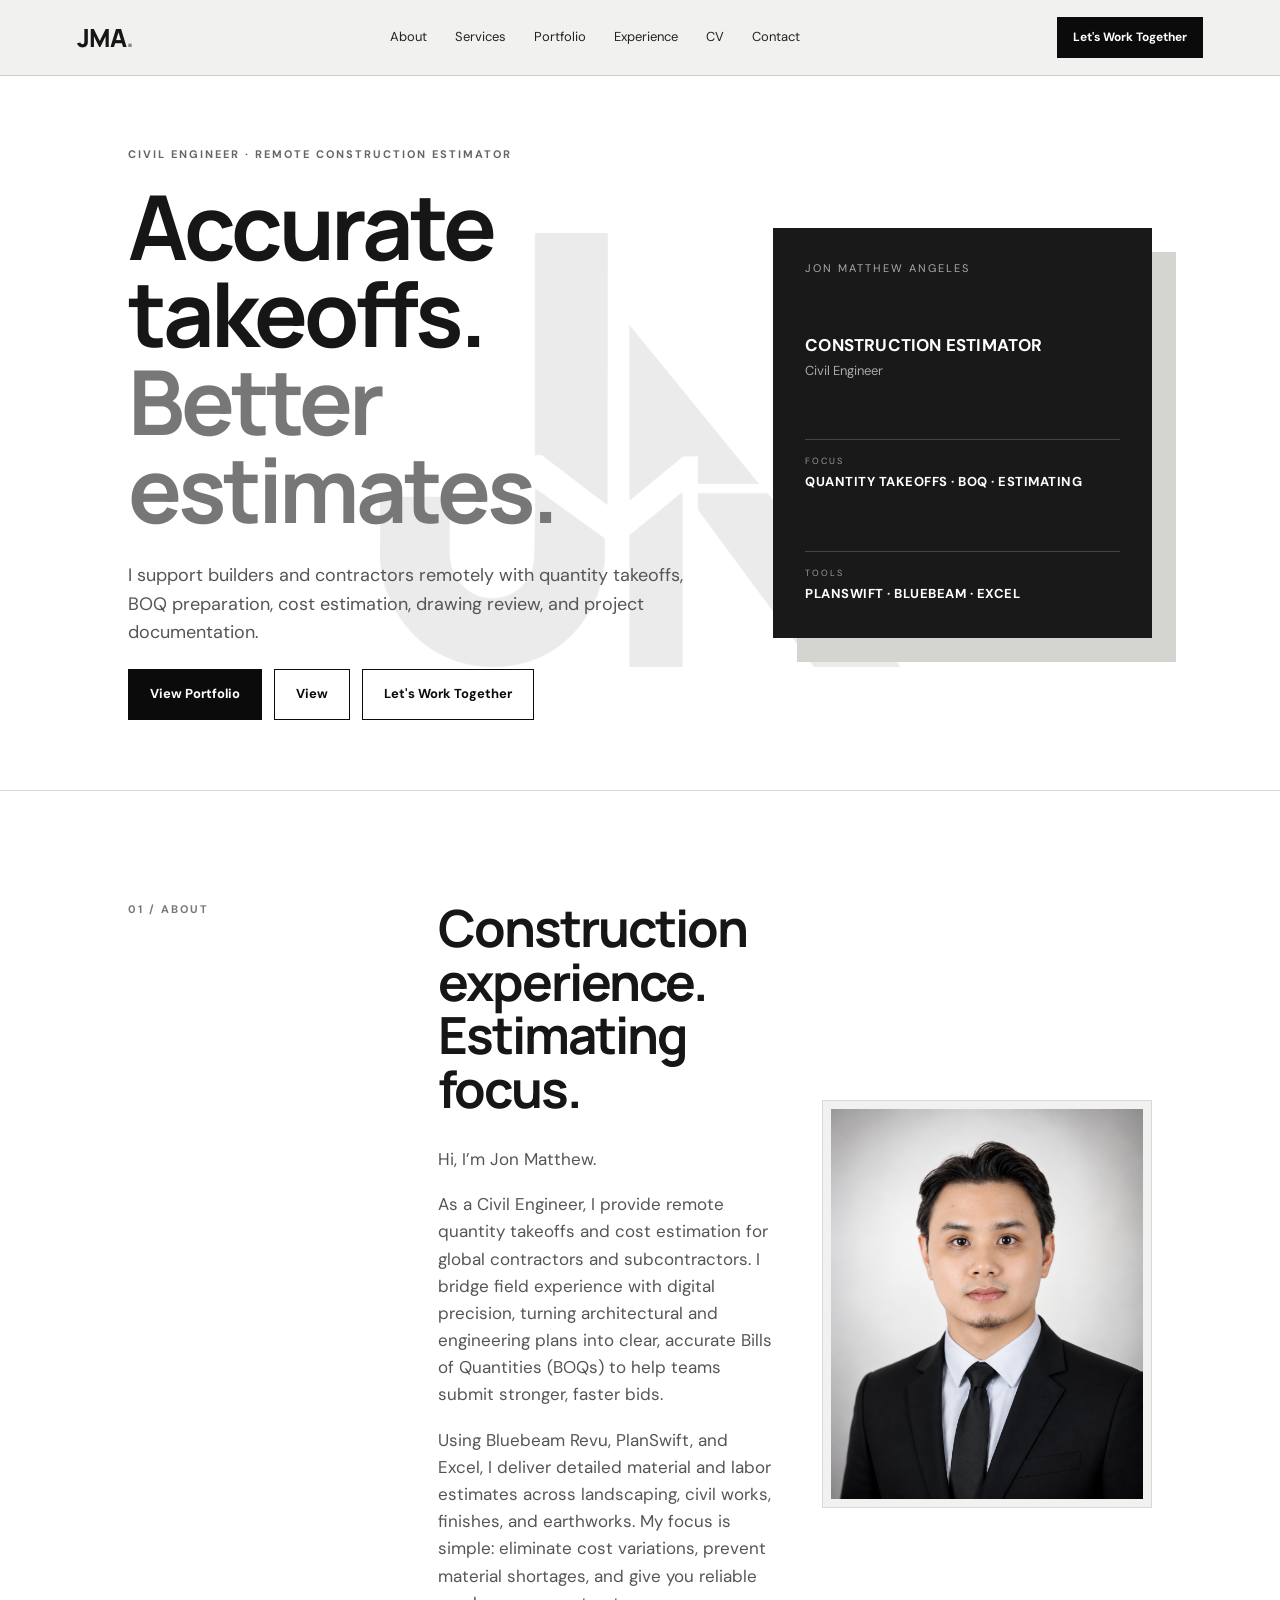
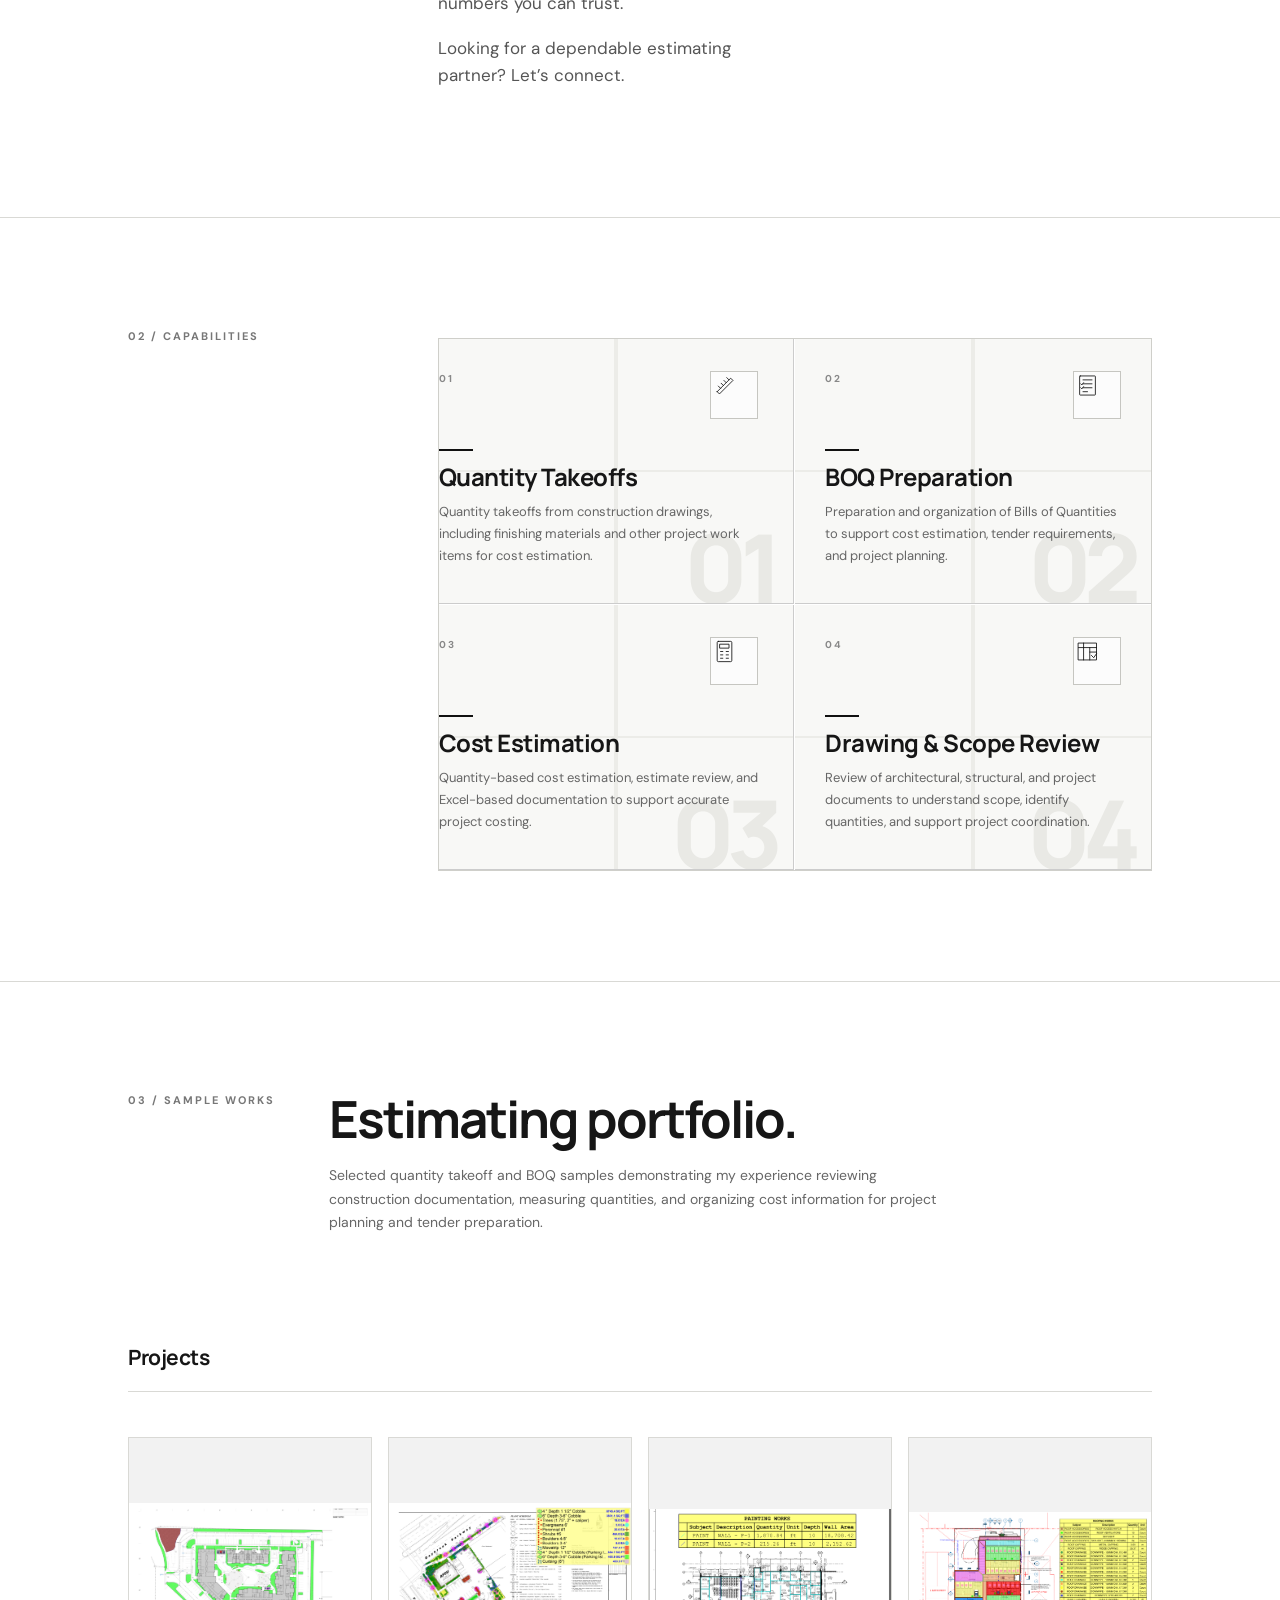
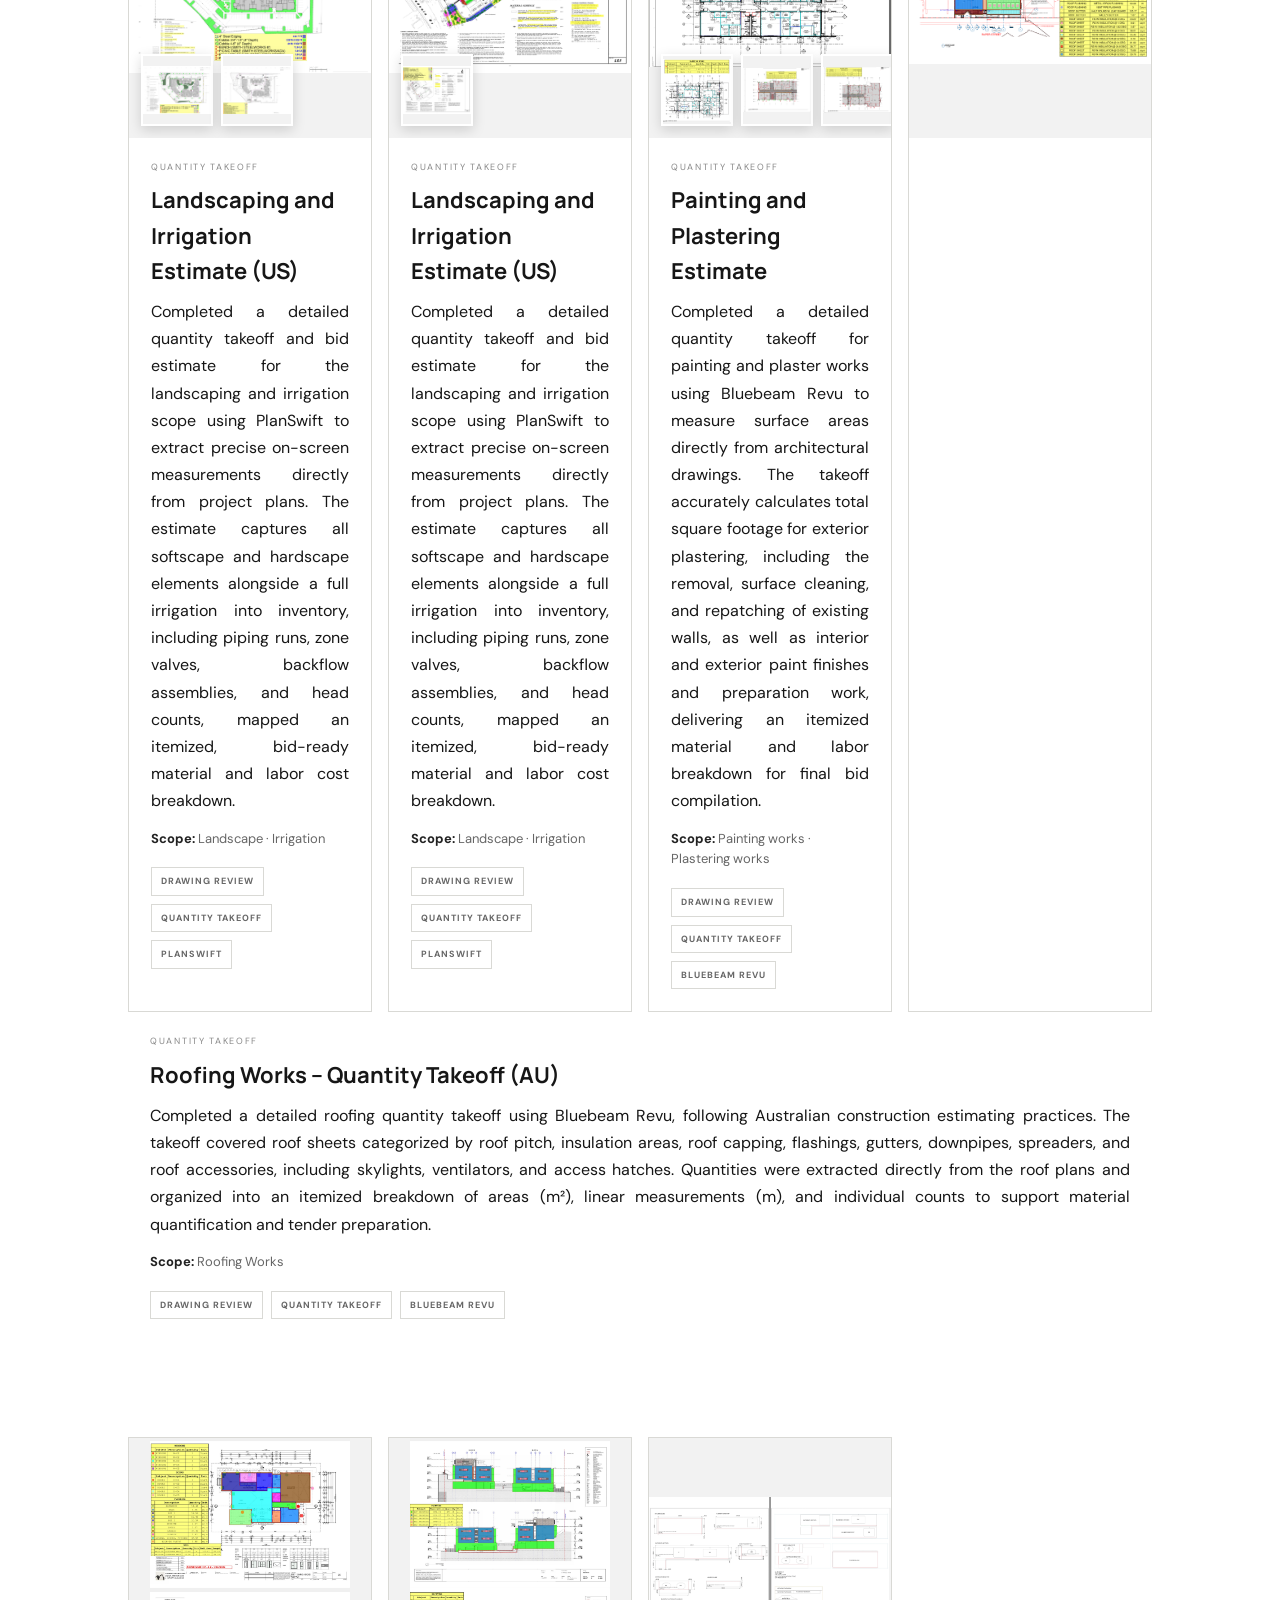
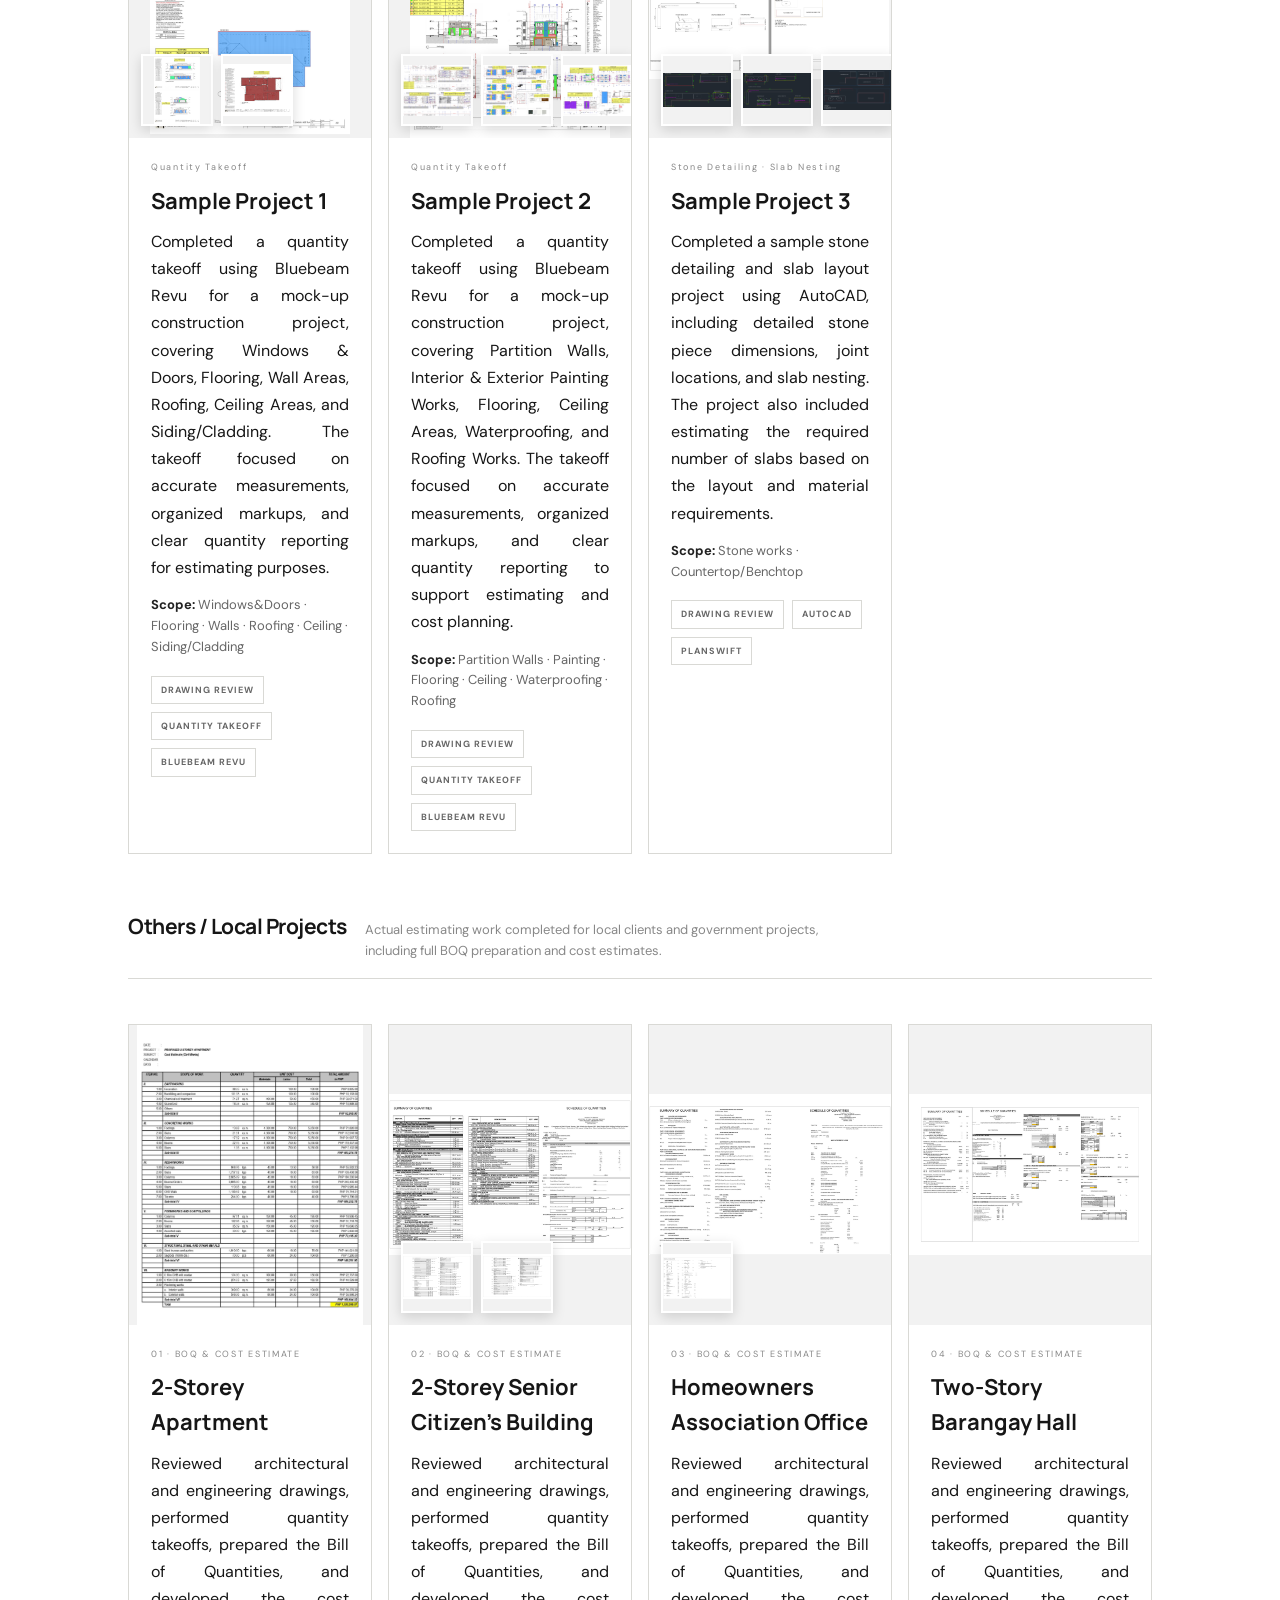
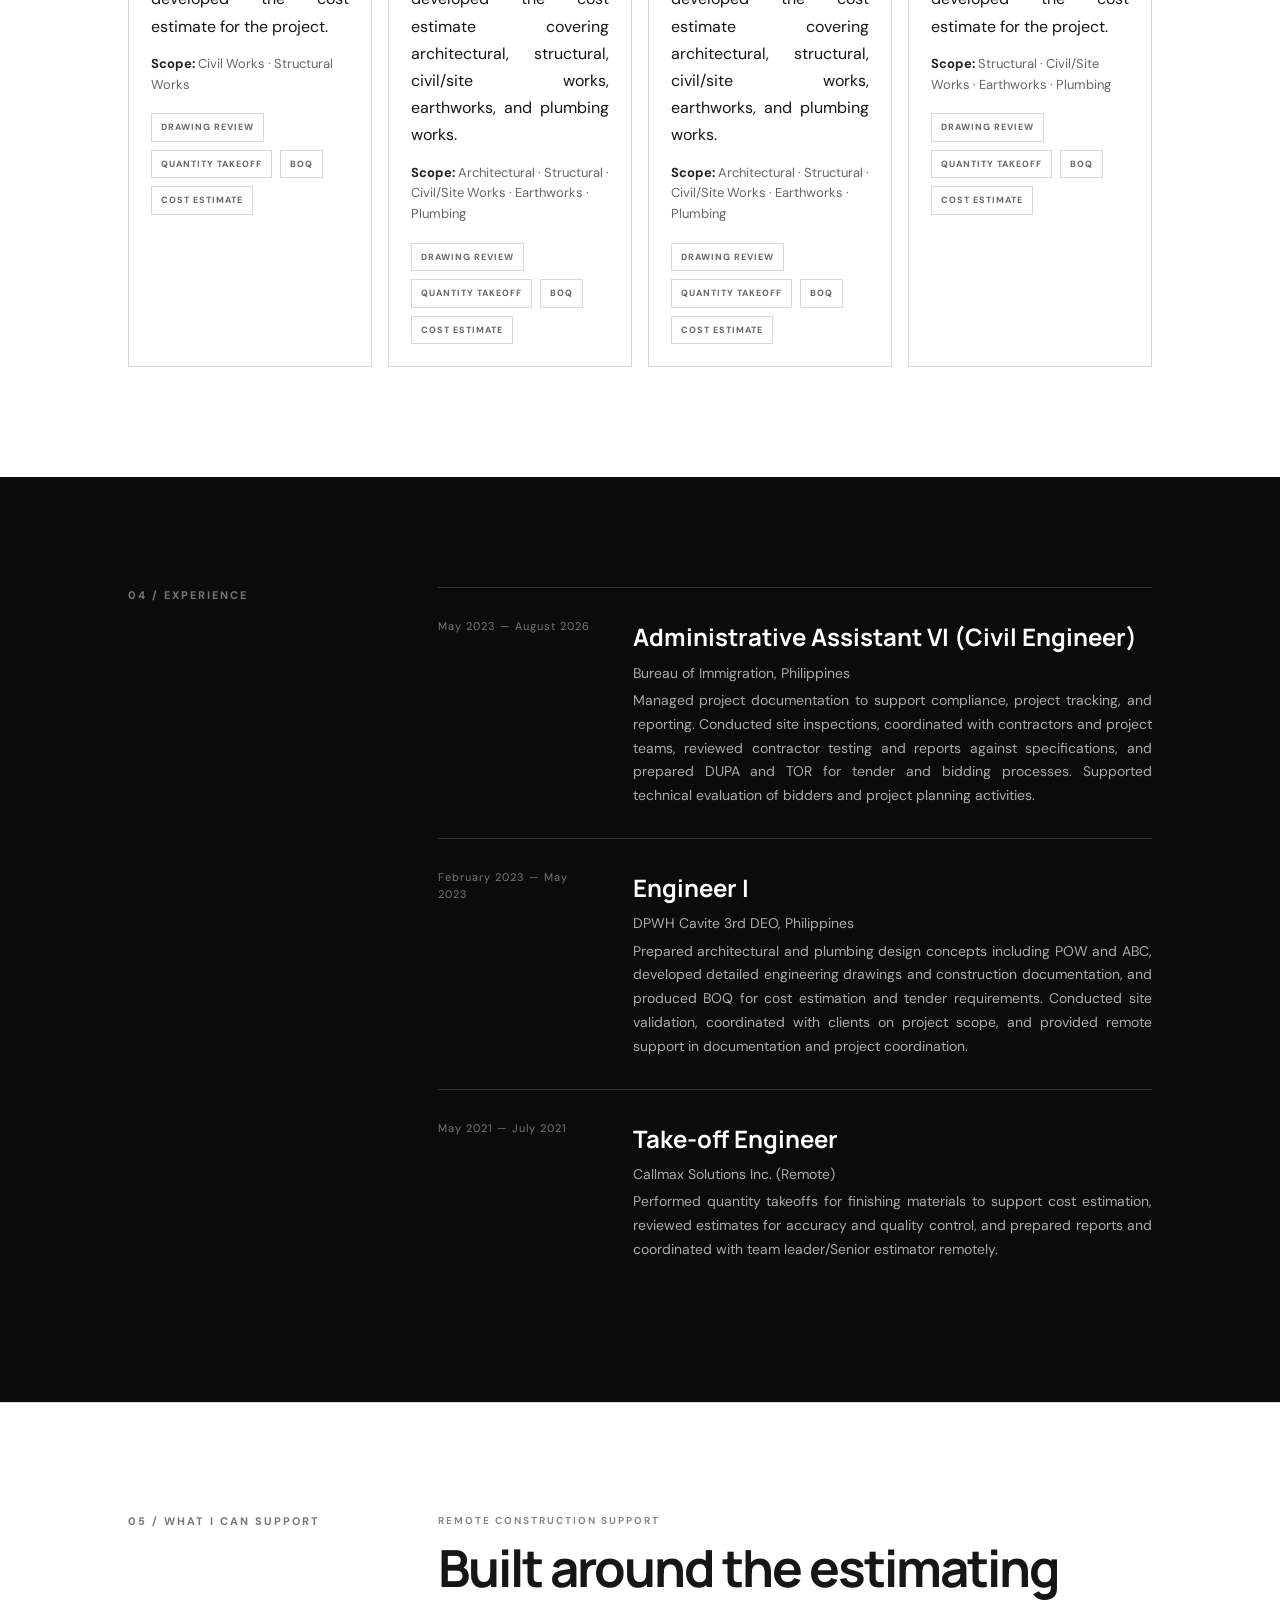
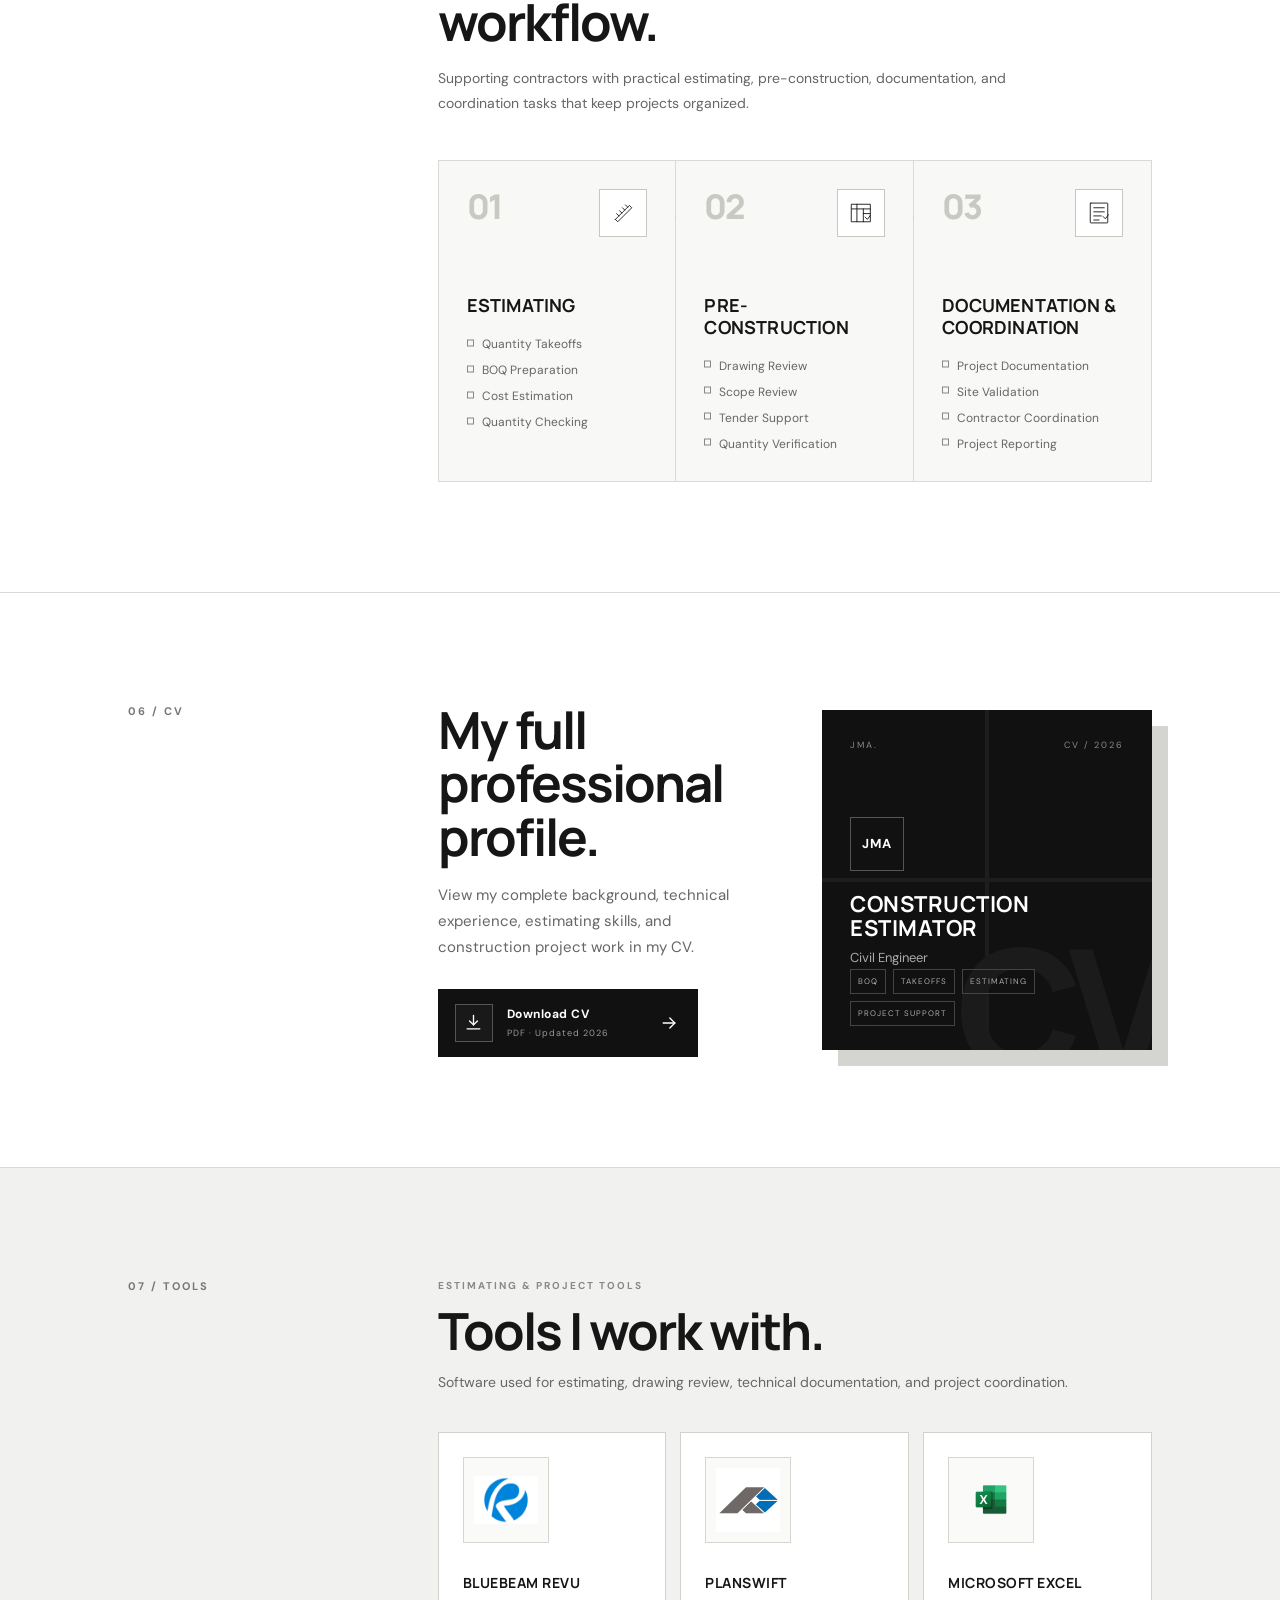
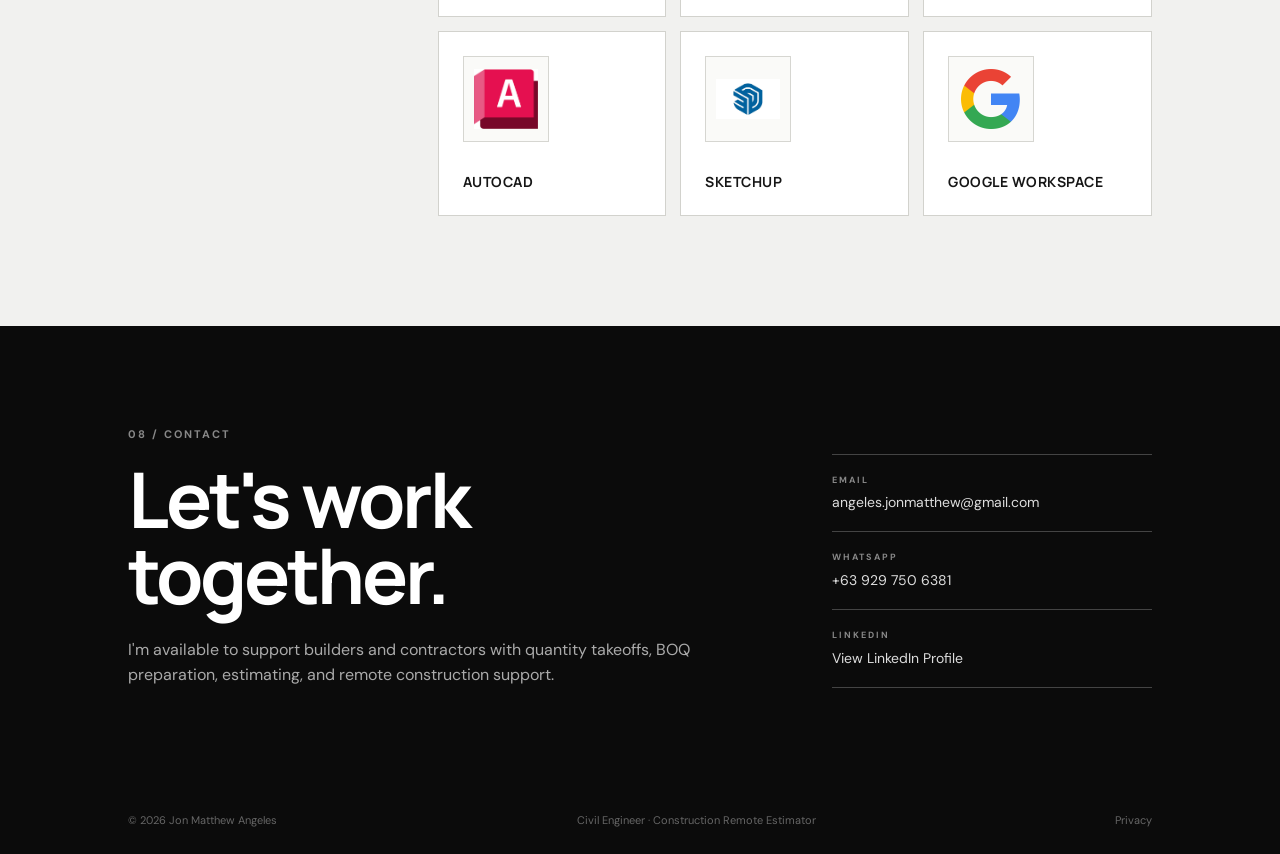
==== index.html @ 9fd29219 "Update index.html" ====
<!DOCTYPE html>
<html lang="en">
<head>
  <meta charset="UTF-8" />
  <meta name="viewport" content="width=device-width, initial-scale=1.0" />
  <meta name="description" content="Jon Matthew Angeles — Civil Engineer and Construction Estimator specializing in quantity takeoffs, BOQ, cost estimation and remote estimating support." />
  <title>Jon Matthew Angeles | Construction Estimator</title>
  <link rel="stylesheet" href="styles.css" />
   <!-- Cloudflare Web Analytics --><script type='module' src='https://static.cloudflareinsights.com/beacon.min.js' data-cf-beacon='{"token": "0705ee9a9ef7445089d196f34aa83fa5"}'></script><!-- End Cloudflare Web Analytics -->
  <!-- Google tag (gtag.js) -->
  <script async src="https://www.googletagmanager.com/gtag/js?id=G-DNCR7HSWZD"></script>
  <script>
    window.dataLayer = window.dataLayer || [];
    function gtag(){dataLayer.push(arguments);}
    gtag('js', new Date());
    gtag('config', 'G-DNCR7HSWZD');
  </script>
</head>
<body>
  <header class="nav">
  <a class="brand" href="#home">JMA<span>.</span></a>

  <button class="menu-toggle" aria-label="Open navigation">
    ☰
  </button>

  <nav>
    <a href="#about">About</a>
    <a href="#services">Services</a>
    <a href="#portfolio">Portfolio</a>
    <a href="#experience">Experience</a>
    <a href="#cv">CV</a>
    <a href="#contact">Contact</a>
   </nav>

  <a class="nav-cta" href="#contact">Let's Work Together</a>
</header>

  <main>
<section id="home" class="hero">
  <div class="hero-copy">
    <p class="eyebrow">CIVIL ENGINEER · REMOTE CONSTRUCTION ESTIMATOR</p>

    <h1>Accurate takeoffs.<br><span>Better estimates.</span></h1>

    <p class="hero-text">
  I support builders and contractors remotely with quantity takeoffs,
  BOQ preparation, cost estimation, drawing review, and project
  documentation.
</p>

    <div class="buttons">
      <a class="button button-dark" href="#portfolio">View Portfolio</a>
      <a class="button button-light" href="#">View </a>
      <a class="button button-light" href="#contact">Let's Work Together</a>
    </div>
  </div>

  <div class="hero-card">
    <div class="card-top">JON MATTHEW ANGELES</div>

    <div class="hero-profile">
  <strong>CONSTRUCTION ESTIMATOR</strong>
  <span>Civil Engineer</span>
</div>

    <div class="metric">
      <span>FOCUS</span>
      <strong>QUANTITY TAKEOFFS · BOQ · ESTIMATING</strong>
    </div>

    <div class="metric">
      <span>TOOLS</span>
      <strong>PLANSWIFT · BLUEBEAM · EXCEL</strong>
    </div>
  </div>
</section>

<section id="about" class="section about">
  <div class="section-label">01 / ABOUT</div>

  <div class="about-content">
    <div class="about-text">
      <h2>Construction experience. Estimating focus.</h2>
      <p>
        Hi, I’m Jon Matthew.
      </p>
      <p>
        As a Civil Engineer, I provide remote quantity takeoffs and cost estimation for global
        contractors and subcontractors. I bridge field experience with digital precision, turning
        architectural and engineering plans into clear, accurate Bills of Quantities (BOQs) to help teams
        submit stronger, faster bids.
      </p>

      <p>
        Using Bluebeam Revu, PlanSwift, and Excel, I deliver detailed material and labor estimates
        across landscaping, civil works, finishes, and earthworks. My focus is simple: eliminate cost
        variations, prevent material shortages, and give you reliable numbers you can trust.
      </p>
      <p>
        Looking for a dependable estimating partner? Let’s connect.
      </p>
    </div>

    <div class="about-photo">
      <img
        src="jon-matthew-angeles-profile.png"
        alt="Jon Matthew Angeles - Civil Engineer and Construction Estimator"
      >
    </div>
  </div>
</section>

<section id="services" class="section services">
  <div class="section-label">02 / CAPABILITIES</div>

  <div class="service-grid">

    <article class="service-card" data-number="01">
      <div class="service-top">
        <span class="service-number">01</span>

       <span class="service-icon" aria-hidden="true">
  <svg viewBox="0 0 48 48" fill="none">
    <path d="M11 35L35 11L39 15L15 39L11 35Z"/>
    <path d="M17 29L13 25"/>
    <path d="M22 24L18 20"/>
    <path d="M27 19L23 15"/>
    <path d="M32 14L28 10"/>
  </svg>
</span>
      </div>

      <h3>Quantity Takeoffs</h3>

      <p>
        Quantity takeoffs from construction drawings, including finishing
        materials and other project work items for cost estimation.
      </p>
    </article>

    <article class="service-card" data-number="02">
      <div class="service-top">
        <span class="service-number">02</span>

        <span class="service-icon" aria-hidden="true">
  <svg viewBox="0 0 48 48" fill="none">
    <rect x="10" y="7" width="28" height="34" rx="1"/>
    <path d="M16 14H32"/>
    <path d="M16 21H32"/>
    <path d="M16 28H32"/>
    <path d="M16 35H24"/>
    <path d="M12 21L14 23L17 19"/>
    <path d="M12 28L14 30L17 26"/>
  </svg>
</span>
      </div>

      <h3>BOQ Preparation</h3>

      <p>
        Preparation and organization of Bills of Quantities to support
        cost estimation, tender requirements, and project planning.
      </p>
    </article>

    <article class="service-card" data-number="03">
      <div class="service-top">
        <span class="service-number">03</span>

        <span class="service-icon" aria-hidden="true">
  <svg viewBox="0 0 48 48" fill="none">
    <rect x="11" y="6" width="26" height="36" rx="2"/>
    <rect x="16" y="11" width="16" height="7"/>
    <path d="M17 24H21"/>
    <path d="M27 24H31"/>
    <path d="M17 30H21"/>
    <path d="M27 30H31"/>
    <path d="M17 36H21"/>
    <path d="M27 36H31"/>
  </svg>
</span>
      </div>

      <h3>Cost Estimation</h3>

      <p>
        Quantity-based cost estimation, estimate review, and Excel-based
        documentation to support accurate project costing.
      </p>
    </article>

    <article class="service-card" data-number="04">
      <div class="service-top">
        <span class="service-number">04</span>

        <span class="service-icon" aria-hidden="true">
  <svg viewBox="0 0 48 48" fill="none">
    <rect x="8" y="9" width="32" height="30"/>
    <path d="M8 17H40"/>
    <path d="M17 9V39"/>
    <path d="M28 17V39"/>
    <path d="M28 25H40"/>
    <path d="M31 31L35 35L40 28"/>
  </svg>
</span>
      </div>

      <h3>Drawing & Scope Review</h3>

      <p>
        Review of architectural, structural, and project documents to
        understand scope, identify quantities, and support project coordination.
      </p>
    </article>

  </div>
</section>

    <section id="portfolio" class="section portfolio">
  <div class="section-label">03 / SAMPLE WORKS</div>

<div class="portfolio-head">
  <h2>Estimating portfolio.</h2>

  <p>
    Selected quantity takeoff and BOQ samples demonstrating my experience
    reviewing construction documentation, measuring quantities, and organizing
    cost information for project planning and tender preparation.
  </p>
</div>

  <!-- SUB-SECTION: MOCK-UP PROJECTS -->
  <div class="portfolio-subsection">

    <div class="portfolio-subhead">
      <h3>Projects</h3>
    </div>

    <!-- NEW ROW OF PROJECTS -->
<div class="project-grid">

  <!-- PROJECT 04 -->
  <article class="project">

    <div class="project-image project-image-with-gallery">

      <a
        href="ls-1.1.png"
        target="_blank"
        rel="noopener noreferrer"
      >
        <img
          src="ls-1.1.png"
          alt="Landscaping and Irrigation 1"
        >
        <span class="image-hint">Click to view full size</span>
      </a>

      <div class="project-gallery-primary">

        <a
          href="ls-1.2.png"
          target="_blank"
          rel="noopener noreferrer"
        >
          <img
            src="ls-1.2.png"
            alt="Landscaping detail 1"
          >
        </a>

        <a
          href="ir-1.1.png"
          target="_blank"
          rel="noopener noreferrer"
        >
          <img
            src="ir-1.1.png"
            alt="Irrigation detail 1"
          >
        </a>

      </div>
    </div>

    <div class="project-info">

      <p>QUANTITY TAKEOFF</p>

      <h3>Landscaping and Irrigation Estimate (US)</h3>

      <p>
        Completed a detailed quantity takeoff and bid estimate for the landscaping and irrigation
        scope using PlanSwift to extract precise on-screen measurements directly from project plans.
        The estimate captures all softscape and hardscape elements alongside a full irrigation into
        inventory, including piping runs, zone valves, backflow assemblies, and head counts, mapped
        an itemized, bid-ready material and labor cost breakdown.
      </p>

      <p class="project-scope">
        <strong>Scope:</strong> Landscape · Irrigation
      </p>

      <div class="project-tags">
        <span>DRAWING REVIEW</span>
        <span>QUANTITY TAKEOFF</span>
        <span>PLANSWIFT</span>
      </div>

    </div>

  </article>


  <!-- PROJECT 05 -->
  <article class="project">

    <div class="project-image project-image-with-gallery">

      <a
        href="ls-2.1.png"
        target="_blank"
        rel="noopener noreferrer"
      >
        <img
          src="ls-2.1.png"
          alt="Landscaping and Irrigation 1"
        >
        <span class="image-hint">Click to view full size</span>
      </a>

      <div class="project-gallery-primary">

        <a
          href="ir-2.1.png"
          target="_blank"
          rel="noopener noreferrer"
        >
          <img
            src="ir-2.1.png"
            alt="Irrigation 2 detail 1"
          >
        </a>

      </div>
    </div>

    <div class="project-info">

      <p>QUANTITY TAKEOFF</p>

      <h3>Landscaping and Irrigation Estimate (US)</h3>

      <p>
        Completed a detailed quantity takeoff and bid estimate for the landscaping and irrigation
        scope using PlanSwift to extract precise on-screen measurements directly from project plans.
        The estimate captures all softscape and hardscape elements alongside a full irrigation into
        inventory, including piping runs, zone valves, backflow assemblies, and head counts, mapped
        an itemized, bid-ready material and labor cost breakdown.
      </p>

      <p class="project-scope">
        <strong>Scope:</strong> Landscape · Irrigation
      </p>

      <div class="project-tags">
        <span>DRAWING REVIEW</span>
        <span>QUANTITY TAKEOFF</span>
        <span>PLANSWIFT</span>
      </div>

    </div>

  </article>


  <!-- PROJECT 06 -->
  <article class="project">

    <div class="project-image project-image-with-gallery">

      <a
        href="painting-works-1.1.png"
        target="_blank"
        rel="noopener noreferrer"
      >
        <img
          src="painting-works-1.1.png"
          alt="Painting works 1"
        >
        <span class="image-hint">Click to view full size</span>
      </a>

      <div class="project-gallery-primary">

        <a
          href="painting-works-1.2.png"
          target="_blank"
          rel="noopener noreferrer"
        >
          <img
            src="painting-works-1.2.png"
            alt="Painting/plaster works 1 detail 1"
          >
        </a>

        <a
          href="plaster-works-1.png"
          target="_blank"
          rel="noopener noreferrer"
        >
          <img
            src="plaster-works-1.png"
            alt="Painting/plaster works 1 detail 2"
          >
        </a>

        <a
          href="plaster-works-2.png"
          target="_blank"
          rel="noopener noreferrer"
        >
          <img
            src="plaster-works-2.png"
            alt="Painting/plaster works 1 detail 3"
          >
        </a>
        <a
          href="plaster-works-3.png"
          target="_blank"
          rel="noopener noreferrer"
        >
          <img
            src="plaster-works-3.png"
            alt="Painting/plaster works 1 detail 4"
          >
        </a>

      </div>
    </div>

    <div class="project-info">

      <p>QUANTITY TAKEOFF</p>

      <h3>Painting and Plastering Estimate</h3>

      <p>
        Completed a detailed quantity takeoff for painting and plaster works using Bluebeam Revu to
        measure surface areas directly from architectural drawings. The takeoff accurately calculates
        total square footage for exterior plastering, including the removal, surface cleaning, and
        repatching of existing walls, as well as interior and exterior paint finishes and preparation work,
        delivering an itemized material and labor breakdown for final bid compilation.
      </p>

      <p class="project-scope">
        <strong>Scope:</strong> Painting works · Plastering works
      </p>

      <div class="project-tags">
        <span>DRAWING REVIEW</span>
        <span>QUANTITY TAKEOFF</span>
        <span>BLUEBEAM REVU</span>
      </div>

    </div>

  </article>

  <!-- PROJECT 07 -->
  <article class="project">

    <div class="project-image project-image-with-gallery">

      <a
        href="roofing-1.png"
        target="_blank"
        rel="noopener noreferrer"
      >
        <img
          src="roofing-1.png"
          alt="Roofing estimate"
        >
        <span class="image-hint">Click to view full size</span>
      </a>

      </div>
    </div>

    <div class="project-info">

      <p>QUANTITY TAKEOFF</p>

      <h3>Roofing Works – Quantity Takeoff (AU)</h3>

      <p>
      Completed a detailed roofing quantity takeoff using Bluebeam Revu, following Australian construction 
      estimating practices. The takeoff covered roof sheets categorized by roof pitch, insulation areas, roof
      capping, flashings, gutters, downpipes, spreaders, and roof accessories, including skylights, ventilators,
      and access hatches. Quantities were extracted directly from the roof plans and organized into an 
      itemized breakdown of areas (m²), linear measurements (m), and individual counts to support material
      quantification and tender preparation.
      </p>

      <p class="project-scope">
        <strong>Scope:</strong> Roofing Works
      </p>

      <div class="project-tags">
        <span>DRAWING REVIEW</span>
        <span>QUANTITY TAKEOFF</span>
        <span>BLUEBEAM REVU</span>
      </div>

    </div>

  </article>

</div>
<!-- /NEW ROW OF PROJECTS -->


<!-- EXISTING SAMPLE PROJECTS -->
<div class="project-grid">

  <!-- MOCK-UP PROJECT 01 -->
  <article class="project">
          <div class="project-image project-image-with-gallery">

    <a href="windows-doors-flooring-wall-roofing.png" target="_blank" rel="noopener noreferrer">
      <img
        src="windows-doors-flooring-wall-roofing.png"
        alt="Sample Project 1"
      >
      <span class="image-hint">Click to view full size</span>
    </a>

    <div class="project-gallery-primary">

      <a
        href="cladding-siding.png"
        target="_blank"
        rel="noopener noreferrer"
      >
        <img
          src="cladding-siding.png"
          alt="Quantity take-off using Bluebeam Revu"
        >
      </a>

      <a
        href="ceilingworks.jpg"
        target="_blank"
        rel="noopener noreferrer"
      >
        <img
          src="ceilingworks.jpg"
          alt="Quantity take-off using Bluebeam Revu"
        >
      </a>

    </div>
  </div>
        <div class="project-info">
    <p>Quantity Takeoff</p>

    <h3>Sample Project 1</h3>

    <p>
      Completed a quantity takeoff using Bluebeam Revu for a mock-up construction project,
      covering Windows & Doors, Flooring, Wall Areas, Roofing, Ceiling Areas,
      and Siding/Cladding. The takeoff focused on accurate measurements, organized
      markups, and clear quantity reporting for estimating purposes.
    </p>

    <p class="project-scope">
      <strong>Scope:</strong> Windows&Doors · Flooring · Walls · Roofing · Ceiling · Siding/Cladding
    </p>

    <div class="project-tags">
      <span>DRAWING REVIEW</span>
      <span>QUANTITY TAKEOFF</span>
      <span>BLUEBEAM REVU</span>
    </div>
  </div>
      </article>

      <!-- MOCK-UP PROJECT 02 -->
      <article class="project">
                  <div class="project-image project-image-with-gallery">

    <a href="2-painting-ext.png" target="_blank" rel="noopener noreferrer">
      <img
        src="2-painting-ext.png"
        alt="Sample Project 2"
      >
      <span class="image-hint">Click to view full size</span>
    </a>

    <div class="project-gallery-primary">

      <a
        href="2-partition-painting-int.png"
        target="_blank"
        rel="noopener noreferrer"
      >
        <img
          src="2-partition-painting-int.png"
          alt="Quantity take-off using Bluebeam Revu"
        >
      </a>

      <a
        href="2-ceiling-flooring.png"
        target="_blank"
        rel="noopener noreferrer"
      >
        <img
          src="2-ceiling-flooring.png"
          alt="Quantity take-off using Bluebeam Revu"
        >
      </a>
      
      <a
        href="2-waterproofing-roofing.png"
        target="_blank"
        rel="noopener noreferrer"
      >
        <img
          src="2-waterproofing-roofing.png"
          alt="Quantity take-off using Bluebeam Revu"
        >
      </a>
    </div>
  </div>
        <div class="project-info">
    <p>Quantity Takeoff</p>

    <h3>Sample Project 2</h3>

    <p>
      Completed a quantity takeoff using Bluebeam Revu for a mock-up construction project,
      covering Partition Walls, Interior & Exterior Painting Works, Flooring, Ceiling Areas,
      Waterproofing, and Roofing Works. The takeoff focused on accurate measurements,
      organized markups, and clear quantity reporting to support estimating and cost planning.
    </p>

    <p class="project-scope">
      <strong>Scope:</strong> Partition Walls · Painting · Flooring · Ceiling · Waterproofing · Roofing
    </p>

    <div class="project-tags">
      <span>DRAWING REVIEW</span>
      <span>QUANTITY TAKEOFF</span>
      <span>BLUEBEAM REVU</span>
    </div>
  </div>
      </article>

      <!-- MOCK-UP PROJECT 03 -->
      <article class="project">
                  <div class="project-image project-image-with-gallery">

    <a href="stone-detail-slab-layout.png" target="_blank" rel="noopener noreferrer">
      <img
        src="stone-detail-slab-layout.png"
        alt=Stoneworks and Countertop"
      >
      <span class="image-hint">Click to view full size</span>
    </a>

    <div class="project-gallery-primary">

      <a
        href="stone-detail-1.png"
        target="_blank"
        rel="noopener noreferrer"
      >
        <img
          src="stone-detail-1.png"
          alt="AutoCAD Stone detailing"
        >
      </a>

      <a
        href="stone-detail-2.png"
        target="_blank"
        rel="noopener noreferrer"
      >
        <img
          src="stone-detail-2.png"
          alt="AutoCAD Stone detailing"
        >
      </a>
      
      <a
        href="slab-layout-1.png"
        target="_blank"
        rel="noopener noreferrer"
      >
        <img
          src="slab-layout-1.png"
          alt="AutoCAD Slab layout"
        >
      </a>
      <a
        href="slab-layout-2.png"
        target="_blank"
        rel="noopener noreferrer"
      >
        <img
          src="slab-layout-2.png"
          alt="AutoCAD Slab layout"
        >
      </a>
    </div>
  </div>
        <div class="project-info">
    <p>Stone Detailing · Slab Nesting</p>

    <h3>Sample Project 3</h3>

    <p>
      Completed a sample stone detailing and slab layout project using AutoCAD, including detailed stone piece
      dimensions, joint locations, and slab nesting. The project also included estimating the required number of
      slabs based on the layout and material requirements.
    </p>

    <p class="project-scope">
      <strong>Scope:</strong> Stone works · Countertop/Benchtop
    </p>

    <div class="project-tags">
      <span>DRAWING REVIEW</span>
      <span>AUTOCAD</span>
      <span>PLANSWIFT</span>
    </div>
  </div>
      </article>
  <!-- /SUB-SECTION: MOCK-UP PROJECTS -->
      
  <!-- SUB-SECTION: OTHERS / LOCAL PROJECTS -->
  <div class="portfolio-subsection">

    <div class="portfolio-subhead">
      <h3>Others / Local Projects</h3>
      <p>
        Actual estimating work completed for local clients and government
        projects, including full BOQ preparation and cost estimates.
      </p>
    </div>

  <div class="project-grid">

<!-- PROJECT 01 -->
<article class="project">

  <div class="project-image">
    <a href="boq-2-storey-apartment.jpg" target="_blank" rel="noopener noreferrer">
      <img
        src="boq-2-storey-apartment.jpg"
        alt="2-Storey Apartment BOQ and Cost Estimate"
      >
      <span class="image-hint">Click to view full size</span>
    </a>
  </div>

  <div class="project-info">
    <p>01 · BOQ & COST ESTIMATE</p>

    <h3>2-Storey Apartment</h3>

    <p>
      Reviewed architectural and engineering drawings, performed quantity
      takeoffs, prepared the Bill of Quantities, and developed the cost estimate
      for the project.
    </p>

    <p class="project-scope">
      <strong>Scope:</strong> Civil Works · Structural Works
    </p>

    <div class="project-tags">
      <span>DRAWING REVIEW</span>
      <span>QUANTITY TAKEOFF</span>
      <span>BOQ</span>
      <span>COST ESTIMATE</span>
    </div>
  </div>

</article>


<!-- PROJECT 02 -->
<article class="project">

  <div class="project-image project-image-with-gallery">

    <a href="multipurpose-building-boq-01.jpg" target="_blank" rel="noopener noreferrer">
      <img
        src="multipurpose-building-boq-01.jpg"
        alt="2-Storey Senior Citizen's Building BOQ"
      >
      <span class="image-hint">Click to view full size</span>
    </a>

    <div class="project-gallery-primary">

      <a
        href="multipurpose-building-boq-02.jpg"
        target="_blank"
        rel="noopener noreferrer"
      >
        <img
          src="multipurpose-building-boq-02.jpg"
          alt="2-Storey Senior Citizen's Building detailed BOQ sheet"
        >
      </a>

      <a
        href="multipurpose-building-boq-03.jpg"
        target="_blank"
        rel="noopener noreferrer"
      >
        <img
          src="multipurpose-building-boq-03.jpg"
          alt="2-Storey Senior Citizen's Building quantity schedule"
        >
      </a>

    </div>
  </div>

  <div class="project-info">
    <p>02 · BOQ & COST ESTIMATE</p>

    <h3>2-Storey Senior Citizen's Building</h3>

    <p>
      Reviewed architectural and engineering drawings, performed quantity
      takeoffs, prepared the Bill of Quantities, and developed the cost estimate
      covering architectural, structural, civil/site works, earthworks, and
      plumbing works.
    </p>

    <p class="project-scope">
      <strong>Scope:</strong> Architectural · Structural · Civil/Site Works · Earthworks · Plumbing
    </p>

    <div class="project-tags">
      <span>DRAWING REVIEW</span>
      <span>QUANTITY TAKEOFF</span>
      <span>BOQ</span>
      <span>COST ESTIMATE</span>
    </div>
  </div>

</article>


<!-- PROJECT 03 -->
<article class="project">

  <div class="project-image project-image-with-gallery">

    <a
      href="homeowners-association-office-01.jpg"
      target="_blank"
      rel="noopener noreferrer"
    >
      <img
        src="homeowners-association-office-01.jpg"
        alt="Homeowners Association Office BOQ and Schedule of Quantities"
      >
      <span class="image-hint">Click to view full size</span>
    </a>

    <div class="project-gallery-primary">

      <a
        href="homeowners-association-office-02.jpg"
        target="_blank"
        rel="noopener noreferrer"
      >
        <img
          src="homeowners-association-office-02.jpg"
          alt="Homeowners Association Office detailed Schedule of Quantities"
        >
      </a>

    </div>
  </div>

  <div class="project-info">
    <p>03 · BOQ & COST ESTIMATE</p>

    <h3>Homeowners Association Office</h3>

    <p>
      Reviewed architectural and engineering drawings, performed quantity
      takeoffs, prepared the Bill of Quantities, and developed the cost estimate
      covering architectural, structural, civil/site works, earthworks, and
      plumbing works.
    </p>

    <p class="project-scope">
      <strong>Scope:</strong> Architectural · Structural · Civil/Site Works · Earthworks · Plumbing
    </p>

    <div class="project-tags">
      <span>DRAWING REVIEW</span>
      <span>QUANTITY TAKEOFF</span>
      <span>BOQ</span>
      <span>COST ESTIMATE</span>
    </div>
  </div>

</article>

<!-- PROJECT 04 -->
<article class="project">

  <div class="project-image">
    <a href="2-storey-barangay-hall-01.jpg" target="_blank" rel="noopener noreferrer">
      <img
        src="2-storey-barangay-hall-01.jpg"
        alt="Two-Story Barangay Hall BOQ and Cost Estimate"
      >
      <span class="image-hint">Click to view full size</span>
    </a>
  </div>

  <div class="project-info">
    <p>04 · BOQ & COST ESTIMATE</p>

    <h3>Two-Story Barangay Hall</h3>

    <p>
      Reviewed architectural and engineering drawings, performed quantity
      takeoffs, prepared the Bill of Quantities, and developed the cost estimate
      for the project.
    </p>

    <p class="project-scope">
      <strong>Scope:</strong> Structural · Civil/Site Works · Earthworks · Plumbing
    </p>

    <div class="project-tags">
      <span>DRAWING REVIEW</span>
      <span>QUANTITY TAKEOFF</span>
      <span>BOQ</span>
      <span>COST ESTIMATE</span>
    </div>
  </div>

</article>

  </div>

  </div>
  <!-- /SUB-SECTION: OTHERS / LOCAL PROJECTS -->

</section>

<section id="experience" class="section experience">
  <div class="section-label">04 / EXPERIENCE</div>

  <div class="timeline">

    <div class="timeline-item">
      <span>May 2023 — August 2026</span>
      <div>
        <h3>Administrative Assistant VI (Civil Engineer)</h3>
        <p>Bureau of Immigration, Philippines</p>
        <p>
          Managed project documentation to support compliance, project tracking,
          and reporting. Conducted site inspections, coordinated with contractors
          and project teams, reviewed contractor testing and reports against
          specifications, and prepared DUPA and TOR for tender and bidding
          processes. Supported technical evaluation of bidders and project
          planning activities.
        </p>
      </div>
    </div>

    <div class="timeline-item">
      <span>February 2023 — May 2023</span>
      <div>
        <h3>Engineer I</h3>
        <p>DPWH Cavite 3rd DEO, Philippines</p>
        <p>
          Prepared architectural and plumbing design concepts including POW and
          ABC, developed detailed engineering drawings and construction
          documentation, and produced BOQ for cost estimation and tender
          requirements. Conducted site validation, coordinated with clients on
          project scope, and provided remote support in documentation and project
          coordination.
        </p>
      </div>
    </div>

    <div class="timeline-item">
      <span>May 2021 — July 2021</span>
      <div>
        <h3>Take-off Engineer</h3>
        <p>Callmax Solutions Inc. (Remote)</p>
        <p>
          Performed quantity takeoffs for finishing materials to support cost
          estimation, reviewed estimates for accuracy and quality control, and
          prepared reports and coordinated with team leader/Senior estimator remotely.
        </p>
      </div>
    </div>

  </div>
</section>

<!-- 05 / WHAT I CAN SUPPORT -->
<section class="section capabilities">
  <div class="section-label">05 / WHAT I CAN SUPPORT</div>

  <div class="support-content">

    <div class="support-intro">
      <p class="support-kicker">REMOTE CONSTRUCTION SUPPORT</p>

      <h2>Built around the estimating workflow.</h2>

      <p>
        Supporting contractors with practical estimating, pre-construction,
        documentation, and coordination tasks that keep projects organized.
      </p>
    </div>

    <div class="support-flow">

      <!-- SUPPORT 01 -->
      <article class="support-card">
        <div class="support-top">
          <span class="support-number">01</span>

          <span class="support-icon" aria-hidden="true">
            <svg viewBox="0 0 48 48" fill="none">
              <path d="M11 35L35 11L39 15L15 39L11 35Z"/>
              <path d="M17 29L13 25"/>
              <path d="M22 24L18 20"/>
              <path d="M27 19L23 15"/>
              <path d="M32 14L28 10"/>
            </svg>
          </span>
        </div>

        <h3>ESTIMATING</h3>

        <div class="support-list">
          <span>Quantity Takeoffs</span>
          <span>BOQ Preparation</span>
          <span>Cost Estimation</span>
          <span>Quantity Checking</span>
        </div>
      </article>

      <!-- SUPPORT 02 -->
      <article class="support-card">
        <div class="support-top">
          <span class="support-number">02</span>

          <span class="support-icon" aria-hidden="true">
            <svg viewBox="0 0 48 48" fill="none">
              <rect x="8" y="9" width="32" height="30"/>
              <path d="M8 17H40"/>
              <path d="M17 9V39"/>
              <path d="M28 17V39"/>
              <path d="M28 25H40"/>
              <path d="M31 31L35 35L40 28"/>
            </svg>
          </span>
        </div>

        <h3>PRE-CONSTRUCTION</h3>

        <div class="support-list">
          <span>Drawing Review</span>
          <span>Scope Review</span>
          <span>Tender Support</span>
          <span>Quantity Verification</span>
        </div>
      </article>

      <!-- SUPPORT 03 -->
      <article class="support-card">
        <div class="support-top">
          <span class="support-number">03</span>

          <span class="support-icon" aria-hidden="true">
            <svg viewBox="0 0 48 48" fill="none">
              <rect x="9" y="7" width="30" height="34" rx="1"/>
              <path d="M15 15H33"/>
              <path d="M15 22H33"/>
              <path d="M15 29H28"/>
              <path d="M15 36H24"/>
              <path d="M31 30L35 34L40 27"/>
            </svg>
          </span>
        </div>

        <h3>DOCUMENTATION &amp; COORDINATION</h3>

        <div class="support-list">
          <span>Project Documentation</span>
          <span>Site Validation</span>
          <span>Contractor Coordination</span>
          <span>Project Reporting</span>
        </div>
      </article>

    </div>

  </div>
</section>
<!-- 06 / CV -->
<section id="cv" class="section cv-section">

  <div class="section-label">06 / CV</div>

  <div class="cv-content">

    <div class="cv-copy">

    
      <h2>My full professional profile.</h2>

      <p class="cv-description">
        View my complete background, technical experience, estimating skills,
        and construction project work in my CV.
      </p>

      <a
        href="JON MATTHEW ANGELES_CV_(Estimator).pdf"
        class="download-btn"
        download="JON MATTHEW ANGELES_CV_(Estimator).pdf"
        target="_blank"
        rel="noopener noreferrer"
      >
        <span class="download-icon" aria-hidden="true">
          <svg viewBox="0 0 24 24" fill="none">
            <path d="M12 3V15"/>
            <path d="M7 10L12 15L17 10"/>
            <path d="M4 20H20"/>
          </svg>
        </span>

        <span class="download-text">
          <strong>Download CV</strong>
          <small>PDF · Updated 2026</small>
        </span>

        <span class="download-arrow" aria-hidden="true">
          <svg viewBox="0 0 24 24" fill="none">
            <path d="M5 12H19"/>
            <path d="M13 6L19 12L13 18"/>
          </svg>
        </span>
      </a>

    </div>

    <div class="cv-card">

      <div class="cv-card-top">
        <span>JMA.</span>
        <span>CV / 2026</span>
      </div>

      <div class="cv-card-main">

        <div class="cv-initials">JMA</div>

        <h3>CONSTRUCTION<br>ESTIMATOR</h3>

        <p>Civil Engineer</p>

      </div>

      <div class="cv-card-bottom">
        <span>BOQ</span>
        <span>TAKEOFFS</span>
        <span>ESTIMATING</span>
        <span>PROJECT SUPPORT</span>
      </div>

    </div>

  </div>

</section>
    
  <!-- 07 / TOOLS -->
<section class="section tools">
  <div class="section-label">07 / TOOLS</div>

  <div class="tools-content">

    <div class="tools-intro">
      <p class="tools-kicker">ESTIMATING & PROJECT TOOLS</p>

      <h2>Tools I work with.</h2>

      <p>
        Software used for estimating, drawing review, technical documentation,
        and project coordination.
      </p>
    </div>

    <div class="tools-grid">

      <div class="tool-card">
        <div class="tool-mark">
          <img src="bluebeam-logo.png" alt="Bluebeam Revu">
        </div>
        <h3>BLUEBEAM REVU</h3>
      </div>

      <div class="tool-card">
        <div class="tool-mark">
          <img src="planswift-logo.png" alt="PlanSwift">
        </div>
        <h3>PLANSWIFT</h3>
      </div>

      <div class="tool-card">
        <div class="tool-mark">
          <img src="excel-logo.png" alt="Microsoft Excel">
        </div>
        <h3>MICROSOFT EXCEL</h3>
      </div>

      <div class="tool-card">
        <div class="tool-mark">
          <img src="autocad-logo.png" alt="AutoCAD">
        </div>
        <h3>AUTOCAD</h3>
      </div>

      <div class="tool-card">
        <div class="tool-mark">
          <img src="sketchup-logo.png" alt="SketchUp">
        </div>
        <h3>SKETCHUP</h3>
      </div>

      <div class="tool-card">
        <div class="tool-mark">
          <img src="google-workspace-logo.png" alt="Google Workspace">
        </div>
        <h3>GOOGLE WORKSPACE</h3>
      </div>

    </div>

  </div>
</section>

<section id="contact" class="contact">
  <div>
    <p class="eyebrow">08 / CONTACT</p>

    <h2>Let's work together.</h2>

    <p>
      I'm available to support builders and contractors with quantity takeoffs,
      BOQ preparation, estimating, and remote construction support.
    </p>
  </div>

  <div class="contact-links">
    <a href="mailto:angeles.jonmatthew@gmail.com">
      <span class="contact-label">EMAIL</span>
      <span class="contact-value">angeles.jonmatthew@gmail.com</span>
    </a>

    <a href="https://wa.me/639297506381" target="_blank" rel="noopener noreferrer">
      <span class="contact-label">WHATSAPP</span>
      <span class="contact-value">+63 929 750 6381</span>
    </a>

    <a href="https://www.linkedin.com/in/jonmatthewangeles/" target="_blank" rel="noopener noreferrer">
      <span class="contact-label">LINKEDIN</span>
      <span class="contact-value">View LinkedIn Profile</span>
    </a>
  </div>
</section>

</main>
  <footer>
  <span>© 2026 Jon Matthew Angeles</span>
  <span>Civil Engineer · Construction Remote Estimator</span>
  <a href="privacy.html">Privacy</a>
</footer>
<script>
  const menuToggle = document.querySelector(".menu-toggle");
  const nav = document.querySelector(".nav nav");

  menuToggle.addEventListener("click", () => {
    nav.classList.toggle("mobile-open");
  });

  nav.querySelectorAll("a").forEach(link => {
    link.addEventListener("click", () => {
      nav.classList.remove("mobile-open");
    });
  });
</script>
</body>
</html>
---- styles.css ----
@import url('https://fonts.googleapis.com/css2?family=DM+Sans:wght@400;500;600;700&family=Manrope:wght@600;700;800&display=swap');

:root {
  --black: #0b0b0b;
  --ink: #161616;
  --gray: #f1f1ef;
  --mid: #8a8a86;
  --white: #ffffff;
  --line: #d9d9d5;

  /* Compatibility variables for existing sections */
  --border: var(--line);
  --bg: var(--white);
  --muted: #777;
}

* {
  box-sizing: border-box;
  margin: 0;
  padding: 0;
}

html {
  scroll-behavior: smooth;
}

body {
  background: var(--white);
  color: var(--ink);
  font-family: "DM Sans", sans-serif;
  line-height: 1.6;
}

a {
  color: inherit;
  text-decoration: none;
}

h1,
h2,
h3 {
  font-family: "Manrope", sans-serif;
}

/* =========================
   NAVIGATION
========================= */

.nav {
  height: 76px;
  padding: 0 6vw;
  display: flex;
  align-items: center;
  justify-content: space-between;
  border-bottom: 1px solid var(--line);
  position: sticky;
  top: 0;
  background: rgba(255, 255, 255, 0.94);
  backdrop-filter: blur(10px);
  z-index: 10;
}

.brand {
  font: 800 25px "Manrope", sans-serif;
  letter-spacing: -1px;
}

.brand span {
  color: var(--mid);
}

.nav nav {
  display: flex;
  gap: 28px;
  font-size: 13px;
}

.nav nav a:hover {
  color: var(--mid);
}

.nav-cta {
  background: var(--black);
  color: white;
  padding: 11px 16px;
  font-size: 12px;
  font-weight: 700;
}

.menu-toggle {
  display: none;
  background: none;
  border: 0;
  font-size: 26px;
  line-height: 1;
  cursor: pointer;
  color: var(--black);
}

/* =========================
   HERO
========================= */

.hero {
  min-height: 650px;
  background: var(--gray);
  display: grid;
  grid-template-columns: 1.2fr 0.8fr;
  gap: 6vw;
  align-items: center;
  padding: 90px 10vw;
}

.eyebrow {
  font-size: 11px;
  font-weight: 700;
  letter-spacing: 2px;
  color: #666;
  margin-bottom: 18px;
}

h1 {
  font-size: clamp(52px, 7vw, 94px);
  line-height: 0.98;
  letter-spacing: -4px;
  max-width: 900px;
}

h1 span {
  color: #777;
}

.hero-text {
  max-width: 620px;
  font-size: 18px;
  color: #555;
  margin: 28px 0;
}

.buttons {
  display: flex;
  gap: 12px;
}

.button {
  padding: 14px 21px;
  font-size: 13px;
  font-weight: 700;
  border: 1px solid var(--black);
}

.button-dark {
  background: var(--black);
  color: white;
}

.button-light {
  background: transparent;
}

.hero-card {
  min-height: 410px;
  background: #191919;
  color: white;
  padding: 32px;
  display: flex;
  flex-direction: column;
  justify-content: space-between;
  box-shadow: 24px 24px 0 #d4d4d0;
}

.card-top {
  font-size: 11px;
  letter-spacing: 2px;
  color: #aaa;
}

.metric {
  border-top: 1px solid #444;
  padding-top: 14px;
}

.metric span {
  display: block;
  font-size: 9px;
  letter-spacing: 2px;
  color: #999;
}

.metric strong {
  font-size: 13px;
  letter-spacing: 0.5px;
}

/* =========================
   GENERAL SECTIONS
========================= */

.section {
  padding: 110px 10vw;
  display: grid;
  grid-template-columns: 220px 1fr;
  gap: 7vw;
  border-top: 1px solid var(--line);
}

.section-label {
  font-size: 11px;
  font-weight: 700;
  letter-spacing: 2px;
  color: #777;
}

.section h2 {
  font-size: clamp(34px, 4vw, 58px);
  line-height: 1.05;
  letter-spacing: -2px;
  margin-bottom: 30px;
  max-width: 800px;
}

.about p {
  max-width: 760px;
  margin-bottom: 18px;
  color: #555;
  font-size: 17px;
}

/* =========================
   SERVICES / CAPABILITIES
========================= */

.services {
  background: var(--gray);
}

.service-grid {
  display: grid;
  grid-template-columns: repeat(2, 1fr);
  border-top: 1px solid #ccc;
}

.service-grid article {
  padding: 30px 25px 34px 0;
  border-bottom: 1px solid #ccc;
}

.service-grid article:nth-child(odd) {
  border-right: 1px solid #ccc;
  padding-right: 35px;
}

.service-grid article:nth-child(even) {
  padding-left: 35px;
}

.service-grid span {
  font-size: 11px;
  color: #888;
}

.service-grid h3 {
  font-size: 24px;
  margin: 18px 0 8px;
}

.service-grid p {
  color: #666;
  font-size: 14px;
  max-width: 390px;
}

/* =========================
   PORTFOLIO
========================= */

.portfolio-head {
  display: flex;
  justify-content: space-between;
  gap: 40px;
  align-items: end;
}

.portfolio-head p {
  max-width: 370px;
  color: #666;
}

.project-grid {
  display: grid;
  grid-template-columns: repeat(auto-fit, minmax(320px, 1fr));
  gap: 18px;
  margin-top: 35px;
}

.project {
  border: 1px solid var(--line);
  background: #fff;
}

.project-image {
  position: relative;
  height: 360px;
  overflow: hidden;
  background: #f2f2f2;
}

.project-image a {
  position: relative;
  display: block;
  width: 100%;
  height: 100%;
}

.project-image img {
  width: 100%;
  height: 100%;
  object-fit: contain;
  display: block;
  transition: transform 0.25s ease;
}

.project-image a:hover img {
  transform: scale(1.02);
}

.project-info {
  padding: 22px;
}

.project-info p:first-child {
  font-size: 9px;
  letter-spacing: 1.7px;
  color: #888;
}

.project-info h3 {
  font-size: 22px;
  margin: 9px 0;
}

.project-info p:last-of-type {
  color: #666;
  font-size: 13px;
}

.project-scope {
  margin-top: 14px;
  color: #555;
  font-size: 12px;
  line-height: 1.6;
}

.project-scope strong {
  color: #222;
  font-weight: 700;
}

.project-tags {
  display: flex;
  flex-wrap: wrap;
  gap: 8px;
  margin-top: 18px;
}

.project-tags span {
  border: 1px solid var(--line);
  padding: 6px 9px;
  font-size: 9px;
  font-weight: 700;
  letter-spacing: 1px;
  color: #666;
  background: #fff;
}

.project-gallery {
  display: grid;
  grid-template-columns: repeat(2, 1fr);
  gap: 12px;
  margin-top: 12px;
}

.project-gallery a {
  position: relative;
  display: block;
  width: 100%;
  height: 100%;
}

.project-gallery img {
  width: 100%;
  height: 240px;
  object-fit: contain;
  display: block;
  background: #f2f2f2;
  transition: transform 0.25s ease;
}

.project-gallery a:hover img {
  transform: scale(1.02);
}

.project-image .image-hint {
  position: absolute;
  bottom: 12px;
  right: 12px;
  display: block;
  padding: 7px 10px;
  border: 0;
  background: #111 !important;
  color: #fff !important;
  font-family: "DM Sans", sans-serif;
  font-size: 10px;
  line-height: 1;
  letter-spacing: 0.8px;
  font-weight: 600;
  white-space: nowrap;
  opacity: 0;
  transition: opacity 0.2s ease;
  z-index: 10;
}

.project-image a:hover .image-hint {
  opacity: 1;
}

.note {
  margin-top: 22px;
  color: #999;
  font-size: 12px;
}

/* Portfolio sub-sections (Others/Local, Mock-up) */
.portfolio-subsection {
  grid-column: 1 / -1;
  width: 100%;
  margin-top: 55px;
}

.portfolio-subsection:first-of-type {
  margin-top: 40px;
}

.portfolio-subhead {
  display: flex;
  align-items: baseline;
  gap: 18px;
  margin-bottom: 22px;
  padding-bottom: 16px;
  border-bottom: 1px solid var(--line);
}

.portfolio-subhead h3 {
  font-family: "Manrope", sans-serif;
  font-size: 21px;
  letter-spacing: -0.5px;
  white-space: nowrap;
}

.portfolio-subhead p {
  margin: 0;
  color: #888;
  font-size: 13px;
  max-width: 480px;
}

/* Placeholder / "coming soon" project card */
.project-placeholder {
  border: 1px dashed var(--line);
  background: #fafaf9;
}

.project-image-placeholder {
  display: flex;
  align-items: center;
  justify-content: center;
  background: #f2f2f0;
}

.placeholder-label {
  font-size: 11px;
  font-weight: 700;
  letter-spacing: 2px;
  color: #aaa;
}

.project-placeholder .project-info h3 {
  color: #999;
}

.project-placeholder .project-info p {
  color: #aaa;
}

@media (max-width: 700px) {
  .portfolio-subhead {
    flex-direction: column;
    align-items: flex-start;
    gap: 6px;
  }
}

/* =========================
   EXPERIENCE
========================= */

.experience {
  background: #111;
  color: white;
  border-top: 0;
}

.experience .section-label {
  color: #777;
}

.timeline-item {
  display: grid;
  grid-template-columns: 160px 1fr;
  gap: 35px;
  padding: 30px 0;
  border-top: 1px solid #333;
}

.timeline-item span {
  color: #777;
  font-size: 11px;
  letter-spacing: 1px;
}

.timeline-item h3 {
  font-size: 24px;
}

.timeline-item div p {
  color: #aaa;
  margin-top: 5px;
  font-size: 14px;
}

.timeline-item div > p:last-child {
  text-align: justify;
  text-justify: inter-word;
  line-height: 1.7;
}

/* =========================
   WHAT I CAN SUPPORT
========================= */

.capabilities-grid {
  display: grid;
  grid-template-columns: repeat(3, 1fr);
  gap: 1px;
  margin-top: 40px;
  border: 1px solid var(--border);
  background: var(--border);
}

.capability {
  background: var(--bg);
  padding: 32px;
  min-height: 230px;
}

.capability span {
  display: block;
  font-size: 12px;
  letter-spacing: 0.12em;
  color: var(--muted);
  margin-bottom: 35px;
}

.capability h3 {
  font-size: 15px;
  letter-spacing: 0.08em;
  margin-bottom: 16px;
}

.capability p {
  color: var(--muted);
  line-height: 1.7;
  margin: 0;
}

/* =========================================
   TOOLS — SIMPLE VISUAL GRID
========================================= */

.tools {
  background: #f1f1ef;
}

.tools-content {
  width: 100%;
}

.tools-intro {
  max-width: 700px;
  margin-bottom: 38px;
}

.tools-kicker {
  margin-bottom: 10px;
  font-size: 10px;
  font-weight: 700;
  letter-spacing: 2px;
  color: #888;
}

.tools-intro h2 {
  margin-bottom: 14px;
}

.tools-intro > p:last-child {
  margin: 0;
  color: #666;
  font-size: 14px;
  line-height: 1.6;
}

/* Software grid */
.tools-grid {
  display: grid;
  grid-template-columns: repeat(3, minmax(0, 1fr));
  gap: 14px;
}

.tool-card {
  min-height: 185px;
  padding: 24px;
  display: flex;
  flex-direction: column;
  justify-content: space-between;
  background: #fff;
  border: 1px solid #d2d2cd;
  transition: transform 0.2s ease, box-shadow 0.2s ease;
}

.tool-card:hover {
  transform: translateY(-3px);
  box-shadow: 0 8px 18px rgba(0, 0, 0, 0.06);
}

.tool-mark {
  width: 86px;
  height: 86px;
  display: flex;
  align-items: center;
  justify-content: center;
  padding: 10px;
  border: 1px solid #d6d6d1;
  background: #fafaf8;
}

.tool-mark img {
  width: 100%;
  height: 100%;
  object-fit: contain;
  display: block;
}

.tool-card h3 {
  margin-top: 20px;
  font-size: 14px;
  line-height: 1.2;
  letter-spacing: 0.5px;
}

.tool-status {
  display: inline-block;
  width: fit-content;
  margin-top: 10px;
  padding: 4px 6px;
  border: 1px solid #d0d0ca;
  color: #777;
  font-size: 8px;
  font-weight: 700;
  letter-spacing: 1px;
}

/* Tablet */
@media (max-width: 900px) {
  .tools-grid {
    grid-template-columns: repeat(2, minmax(0, 1fr));
  }
}

/* Mobile */
@media (max-width: 700px) {
  .tools-intro {
    margin-bottom: 28px;
  }

  .tools-grid {
    grid-template-columns: 1fr;
  }

  .tool-card {
    min-height: 165px;
  }

  .tool-mark {
    width: 78px;
    height: 78px;
  }
}
/* =========================
   CONTACT
========================= */

.contact {
  background: var(--black);
  color: white;
  padding: 100px 10vw;
  display: flex;
  justify-content: space-between;
  gap: 50px;
  align-items: end;
}

.contact h2 {
  font-size: clamp(42px, 6vw, 80px);
  line-height: 0.98;
  letter-spacing: -3px;
  max-width: 750px;
}

.contact .eyebrow {
  color: #888;
}

.contact > div:first-child p:last-child {
  color: #aaa;
  max-width: 650px;
  margin-top: 25px;
}

.contact-links {
  display: flex;
  flex-direction: column;
  gap: 0;
  min-width: 320px;
}

.contact-links a {
  display: flex;
  flex-direction: column;
  gap: 4px;
  padding: 18px 0;
  border-bottom: 1px solid #444;
  color: #ddd;
  transition: all 0.2s ease;
}

.contact-links a:first-child {
  border-top: 1px solid #444;
}

.contact-links a:hover {
  color: #fff;
  padding-left: 8px;
}

.contact-label {
  font-size: 9px;
  letter-spacing: 2px;
  font-weight: 700;
  color: #777;
}

.contact-value {
  font-size: 14px;
  color: #ddd;
}

.contact-links a:hover .contact-value {
  color: #fff;
}

/* =========================
   FOOTER
========================= */

footer {
  background: #080808;
  color: #666;
  padding: 24px 10vw;
  display: flex;
  justify-content: space-between;
  font-size: 11px;
}

/* =========================
   MOBILE NAVIGATION
========================= */

@media (max-width: 900px) {
  .nav nav {
    display: none;
  }

  .menu-toggle {
    display: block;
  }

  .nav-cta {
    display: none;
  }

  .nav nav.mobile-open {
    display: flex;
    position: absolute;
    top: 76px;
    left: 0;
    right: 0;
    flex-direction: column;
    gap: 0;
    padding: 10px 7vw 18px;
    background: rgba(255, 255, 255, 0.98);
    border-bottom: 1px solid var(--line);
    backdrop-filter: blur(10px);
  }

  .nav nav.mobile-open a {
    padding: 14px 0;
    border-bottom: 1px solid var(--line);
    font-size: 13px;
  }

  .nav nav.mobile-open a:last-child {
    border-bottom: 0;
  }
}

/* =========================
   TABLET / MOBILE
========================= */

@media (max-width: 900px) {
  .hero {
    grid-template-columns: 1fr;
    padding: 75px 7vw;
  }

  .hero-card {
    max-width: 600px;
    width: 100%;
  }

  .section {
    grid-template-columns: 1fr;
    padding: 80px 7vw;
    gap: 35px;
  }

  .project-grid {
    grid-template-columns: 1fr;
  }

  .portfolio-head,
  .contact {
    flex-direction: column;
    align-items: start;
  }

  .contact {
    padding: 80px 7vw;
  }

  .cv-section {
    grid-template-columns: 1fr;
    gap: 35px;
  }

  footer {
    padding: 24px 7vw;
    gap: 20px;
    flex-direction: column;
  }
}

@media (max-width: 700px) {
  .hero {
    padding: 70px 7vw;
    min-height: auto;
  }

  h1 {
    font-size: clamp(44px, 13vw, 68px);
    letter-spacing: -2px;
  }

  .hero-text {
    font-size: 16px;
  }

  .buttons {
    flex-direction: column;
    align-items: stretch;
  }

  .button {
    text-align: center;
    width: 100%;
  }

  .hero-card {
    min-height: 340px;
    padding: 26px;
    box-shadow: 14px 14px 0 #d4d4d0;
  }

  .section {
    padding: 75px 7vw;
    gap: 28px;
  }

  .section-label {
    margin-bottom: 0;
  }

  .portfolio-head {
    gap: 20px;
  }

  .project-image {
    height: 300px;
  }

  .project-info {
    padding: 20px;
  }

  .project-gallery {
    grid-template-columns: 1fr;
  }

  .project-gallery img {
    height: 300px;
  }

  .capabilities-grid {
    grid-template-columns: 1fr;
  }

  .capability {
    padding: 26px;
    min-height: auto;
  }

  .cv-section .section-content {
    max-width: 100%;
  }

  .download-btn {
    width: 100%;
    justify-content: center;
  }

  .contact {
    padding: 75px 7vw;
  }

  .contact-links {
    width: 100%;
    min-width: 0;
  }

  .contact-value {
    overflow-wrap: anywhere;
  }

  .image-hint {
    opacity: 1;
  }
}

@media (max-width: 560px) {
  .service-grid {
    grid-template-columns: 1fr;
  }

  .service-grid article:nth-child(odd),
  .service-grid article:nth-child(even) {
    border-right: 0;
    padding-left: 0;
    padding-right: 0;
  }

  .timeline-item {
    grid-template-columns: 1fr;
    gap: 8px;
  }
}
```
/* =========================
   CONTACT FINAL OVERRIDE
========================= */

section.contact {
  background-color: #0b0b0b !important;
  color: #ffffff !important;
  border-top: 0 !important;
}

section.contact h2 {
  color: #ffffff !important;
}

section.contact > div:first-child p:last-child {
  color: #aaaaaa !important;
}

section.contact .eyebrow {
  color: #888888 !important;
}

section.contact .contact-links a {
  color: #dddddd !important;
  border-color: #444444 !important;
}

section.contact .contact-label {
  color: #777777 !important;
}

section.contact .contact-value {
  color: #dddddd !important;
}

section.contact .contact-links a:hover,
section.contact .contact-links a:hover .contact-value {
  color: #ffffff !important;
}
.tools {
  background-color: #f1f1ef !important;
}

section.contact {
  background-color: #0b0b0b !important;
  color: #ffffff !important;
  min-height: 420px;
}

section.contact h2,
section.contact p,
section.contact .eyebrow {
  color: #ffffff !important;
}

section.contact > div:first-child p:last-child {
  color: #aaaaaa !important;
}

section.contact .contact-value {
  color: #dddddd !important;
}

section.contact .contact-label {
  color: #888888 !important;
}

section.contact .contact-links a {
  color: #dddddd !important;
  border-color: #444444 !important;
}
/* Final section backgrounds */
section.tools {
  background-color: #f1f1ef !important;
}

section.contact {
  background-color: #0b0b0b !important;
  color: #ffffff !important;
}

section.contact h2 {
  color: #ffffff !important;
}

section.contact > div:first-child p:last-child {
  color: #aaaaaa !important;
}

section.contact .eyebrow {
  color: #888888 !important;
}
/* Header visual contrast */
.nav {
  background: #f1f1ef;
  border-bottom: 1px solid #d0d0cc;
}

.nav nav a {
  color: #222;
}

.nav nav a:hover {
  color: #777;
}
/* Hero background */
.hero {
  background: #f1f1ef;
}
/* Hero buttons */
.buttons .button {
  display: inline-flex;
  align-items: center;
  justify-content: center;
  min-height: 44px;
  cursor: pointer;
}

.buttons .button-dark {
  background-color: #0b0b0b !important;
  color: #ffffff !important;
  border: 1px solid #0b0b0b !important;
}

.buttons .button-light {
  background-color: transparent;
  color: #0b0b0b;
  border: 1px solid #0b0b0b;
}

.buttons .button-dark:hover {
  background-color: #333 !important;
}

.buttons .button-light:hover {
  background-color: #0b0b0b;
  color: #ffffff;
}
/* Hero spacing refinement */
.hero {
  min-height: 560px;
  padding-top: 70px;
  padding-bottom: 70px;
}
.hero-text {
  margin-bottom: 22px;
}
/* Navigation refinement */
.nav {
  border-bottom: 1px solid #cfcfca;
}

.nav nav a {
  position: relative;
  padding: 6px 0;
  transition: color 0.2s ease;
}

.nav nav a::after {
  content: "";
  position: absolute;
  left: 0;
  bottom: 0;
  width: 0;
  height: 1px;
  background: #0b0b0b;
  transition: width 0.2s ease;
}

.nav nav a:hover::after {
  width: 100%;
}
/* Hero profile */
.hero-profile {
  display: flex;
  flex-direction: column;
  gap: 6px;
}

.hero-profile strong {
  display: block;
  font-size: 17px;
  line-height: 1.2;
  letter-spacing: 0.2px;
}

.hero-profile span {
  display: block;
  font-size: 13px;
  color: #aaa;
}
/* Portfolio header refinement */
.portfolio-head {
  display: block;
}

.portfolio-head h2 {
  margin: 0 0 18px;
  max-width: 700px;
}

.portfolio-head p {
  max-width: 620px;
  margin: 0;
  color: #666;
  font-size: 14px;
  line-height: 1.7;
}
.project-gallery-primary {
  margin-top: 10px;
  grid-template-columns: repeat(2, 1fr);
  gap: 8px;
}

.project-gallery-primary img {
  height: 150px;
  background: #f2f2f2;
}

/* About portrait */
.about-content {
  display: grid;
  grid-template-columns: minmax(0, 1fr) 280px;
  gap: 60px;
  align-items: center;
}

.about-text {
  max-width: 760px;
}

.about-photo {
  width: 280px;
  justify-self: end;
}

.about-photo img {
  display: block;
  width: 100%;
  aspect-ratio: 4 / 5;
  object-fit: cover;
  filter: grayscale(15%);
  background: #f1f1ef;
}

/* Mobile */
@media (max-width: 700px) {
  .about-content {
    grid-template-columns: 1fr;
    gap: 35px;
  }

  .about-photo {
    width: min(280px, 100%);
    justify-self: start;
  }
}
/* About section refinement */
.about-content {
  display: grid;
  grid-template-columns: minmax(0, 1fr) 330px;
  gap: 45px;
  align-items: center;
}

.about-text {
  max-width: 720px;
}

.about-photo {
  width: 330px;
  justify-self: end;
}

.about-photo img {
  display: block;
  width: 100%;
  aspect-ratio: 4 / 5;
  object-fit: cover;
  background: #f1f1ef;
  filter: grayscale(8%);
}

@media (max-width: 900px) {
  .about-content {
    grid-template-columns: 1fr 280px;
    gap: 30px;
  }

  .about-photo {
    width: 280px;
  }
}

@media (max-width: 700px) {
  .about-content {
    grid-template-columns: 1fr;
    gap: 35px;
  }

  .about-photo {
    width: min(280px, 100%);
    justify-self: start;
  }
}
.about-photo {
  width: 330px;
  justify-self: end;
  border: 1px solid #d9d9d5;
  padding: 8px;
  background: #f1f1ef;
}
/* Capabilities visual refinement */
.service-grid {
  gap: 0;
}

.service-grid article {
  min-height: 220px;
  padding: 32px 30px 36px 0;
  transition: background 0.2s ease;
}

.service-grid article:hover {
  background: rgba(255, 255, 255, 0.45);
}

.service-grid article:nth-child(even) {
  padding-left: 30px;
}

.service-grid span {
  display: block;
  font-size: 10px;
  letter-spacing: 2px;
  color: #888;
  margin-bottom: 30px;
}

.service-grid h3 {
  font-size: 22px;
  margin: 0 0 12px;
}

.service-grid p {
  font-size: 13px;
  line-height: 1.7;
  color: #666;
}

/* =========================================
   CAPABILITIES — CONSTRUCTION STYLE
========================================= */

.service-grid {
  display: grid;
  grid-template-columns: repeat(2, 1fr);
  gap: 1px;
  margin-top: 10px;
  background: transparent;
  border: 1px solid #cfcfca;
}

.service-card {
  position: relative;
  min-height: 215px;
  padding: 26px 28px 28px;
  background: #f8f8f6;
  overflow: hidden;
  display: flex;
  flex-direction: column;
  justify-content: space-between;
  transition:
    background 0.25s ease,
    color 0.25s ease,
    transform 0.25s ease;
}

/* Subtle drafting/grid background */
.service-card::before {
  content: "";
  position: absolute;
  inset: 0;
  opacity: 0.45;
  background:
    linear-gradient(to right, transparent 49.5%, #deded9 49.5%, #deded9 50.5%, transparent 50.5%),
    linear-gradient(to bottom, transparent 49.5%, #deded9 49.5%, #deded9 50.5%, transparent 50.5%);
  background-size: 100% 100%, 100% 100%;
  pointer-events: none;
}

/* Large background number */
.service-card::after {
  content: attr(data-number);
  position: absolute;
  right: 18px;
  bottom: -12px;
  font-family: "Manrope", sans-serif;
  font-size: 95px;
  font-weight: 800;
  line-height: 1;
  letter-spacing: -8px;
  color: #e9e9e5;
  pointer-events: none;
}

/* Content stays above graphics */
.service-card > * {
  position: relative;
  z-index: 2;
}

.service-top {
  display: flex;
  align-items: flex-start;
  justify-content: space-between;
}

.service-number {
  font-size: 10px;
  font-weight: 700;
  letter-spacing: 2px;
  color: #777;
}

.service-icon {
  width: 48px;
  height: 48px;
  display: flex;
  align-items: center;
  justify-content: center;
  border: 1px solid #c6c6c1;
  background: rgba(255,255,255,0.65);
}

.service-icon svg {
  width: 27px;
  height: 27px;
  stroke: #111;
  stroke-width: 1.5;
  stroke-linecap: round;
  stroke-linejoin: round;
}

.service-card h3 {
  margin: 0 0 10px;
  max-width: 420px;
  font-size: 24px;
  line-height: 1.15;
  letter-spacing: -0.5px;
}

.service-card p {
  max-width: 430px;
  margin: 0;
  color: #666;
  font-size: 13px;
  line-height: 1.7;
}

/* Accent line */
.service-card h3::before {
  content: "";
  display: block;
  width: 34px;
  height: 2px;
  margin-bottom: 12px;
  background: #111;
}

/* Hover */
.service-card {
  transition: transform 0.2s ease, box-shadow 0.2s ease, border-color 0.2s ease;
}

.service-card:hover {
  background: #ffffff;
  transform: translateY(-3px);
  box-shadow: 0 8px 20px rgba(0, 0, 0, 0.06);
}

.service-card:hover .service-icon {
  border-color: #111;
}

.service-card:hover::after {
  color: #deded9;
}

/* Mobile */
@media (max-width: 700px) {
  .service-grid {
    grid-template-columns: 1fr;
  }

  .service-card {
    min-height: 220px;
  }

  .service-card::after {
    font-size: 105px;
  }
}
/* About section - mobile refinement */
@media (max-width: 700px) {
  .about-text p {
    text-align: justify;
    text-justify: inter-word;
    line-height: 1.75;
  }

  .about-photo {
    justify-self: center;
    margin: 0 auto;
  }
}
/* =========================
   ESTIMATING PORTFOLIO GRID
========================= */

.portfolio {
  grid-template-columns: 150px minmax(0, 1fr);
  gap: 4vw;
}

.portfolio-head {
  grid-column: 2;
  display: block;
}

.portfolio-head h2 {
  margin: 0 0 18px;
  max-width: 700px;
}

.portfolio-head p {
  max-width: 620px;
  margin: 0;
}

.portfolio .project-grid {
  grid-column: 1 / -1;
  width: 100%;
  display: grid;
  grid-template-columns: repeat(4, minmax(0, 1fr));
  gap: 16px;
  margin-top: 45px;
}

@media (max-width: 1200px) {
  .portfolio .project-grid {
    grid-template-columns: repeat(2, minmax(0, 1fr));
  }
}

@media (max-width: 700px) {
  .portfolio {
    grid-template-columns: 1fr;
    gap: 28px;
  }

  .portfolio-head {
    grid-column: 1;
  }

  .portfolio .project-grid {
    grid-column: 1;
    grid-template-columns: 1fr;
    gap: 20px;
    margin-top: 35px;
  }
}
/* =========================================
   PROJECT IMAGE + SUPPORTING THUMBNAILS
========================================= */

.project-image-with-gallery {
  position: relative;
}

.project-image-with-gallery > a:first-child {
  display: block;
  width: 100%;
  height: 100%;
}

.project-gallery-primary {
  position: absolute;
  left: 12px;
  bottom: 12px;
  z-index: 4;

  display: flex;
  gap: 8px;

  margin: 0;
  padding: 0;
}

.project-gallery-primary a {
  display: block;
  width: 72px;
  height: 72px;

  border: 2px solid #ffffff;
  background: #f2f2f2;
  box-shadow: 0 4px 12px rgba(0, 0, 0, 0.15);
}

.project-gallery-primary img {
  width: 100%;
  height: 100%;
  object-fit: contain;
  display: block;
  background: #f2f2f2;
}

.project-gallery-primary a:hover {
  transform: translateY(-3px);
}

/* Make sure project descriptions start at the same height */
.project {
  display: flex;
  flex-direction: column;
}

.project-info {
  flex: 1;
}

/* Mobile */
@media (max-width: 700px) {
  .project-gallery-primary {
    left: 10px;
    bottom: 10px;
    gap: 6px;
  }

  .project-gallery-primary a {
    width: 64px;
    height: 64px;
  }
}
/* Keep estimating projects aligned in one row */
.portfolio .project-grid {
  align-items: start;
}

.portfolio .project {
  min-width: 0;
  height: 100%;
}

.portfolio .project-image {
  height: 300px;
}

.portfolio .project-info {
  min-height: 250px;
}

.portfolio .project-gallery-primary {
  position: absolute;
}
/* Justify main project descriptions */
.project-info > p:nth-of-type(2) {
  text-align: justify;
  text-justify: inter-word;
  line-height: 1.7;
}

@media (max-width: 700px) {
  .project-info > p:nth-of-type(2) {
    text-align: justify;
    text-justify: inter-word;
    line-height: 1.75;
  }
}
/* =========================================
   WHAT I CAN SUPPORT
========================================= */

.capabilities {
  background: #ffffff;
}

.support-content {
  width: 100%;
}

.support-intro {
  max-width: 760px;
  margin-bottom: 45px;
}

.support-kicker {
  margin-bottom: 12px;
  font-size: 10px;
  font-weight: 700;
  letter-spacing: 2px;
  color: #888;
}

.support-intro h2 {
  margin-bottom: 18px;
}

.support-intro > p:last-child {
  max-width: 650px;
  margin: 0;
  color: #666;
  font-size: 14px;
  line-height: 1.75;
}

.support-flow {
  position: relative;
  display: grid;
  grid-template-columns: repeat(3, minmax(0, 1fr));
  gap: 1px;
  background: var(--line);
  border: 1px solid var(--line);
}

/* Connecting line */
.support-flow::before {
  content: "";
  position: absolute;
  top: 56px;
  left: 14%;
  right: 14%;
  height: 1px;
  background: #c8c8c3;
  z-index: 0;
}

.support-card {
  position: relative;
  min-height: 290px;
  padding: 28px;
  background: #f8f8f6;
  z-index: 1;
  transition:
    transform 0.2s ease,
    background 0.2s ease,
    box-shadow 0.2s ease;
}

.support-card:hover {
  background: #ffffff;
  transform: translateY(-3px);
  box-shadow: 0 10px 24px rgba(0, 0, 0, 0.06);
}

.support-top {
  position: relative;
  display: flex;
  align-items: flex-start;
  justify-content: space-between;
  margin-bottom: 58px;
}

.support-number {
  font-family: "Manrope", sans-serif;
  font-size: 34px;
  line-height: 1;
  font-weight: 800;
  letter-spacing: -2px;
  color: #c9c9c4;
}

.support-icon {
  width: 48px;
  height: 48px;
  display: flex;
  align-items: center;
  justify-content: center;
  border: 1px solid #c8c8c3;
  background: #ffffff;
}

.support-icon svg {
  width: 28px;
  height: 28px;
  stroke: #111;
  stroke-width: 1.5;
  stroke-linecap: round;
  stroke-linejoin: round;
}

.support-card h3 {
  max-width: 300px;
  margin-bottom: 18px;
  font-size: 18px;
  line-height: 1.2;
  letter-spacing: 0.2px;
}

.support-list {
  display: grid;
  gap: 8px;
}

.support-list span {
  position: relative;
  padding-left: 15px;
  color: #666;
  font-size: 12px;
  line-height: 1.5;
}

.support-list span::before {
  content: "";
  position: absolute;
  left: 0;
  top: 0.65em;
  width: 5px;
  height: 5px;
  border: 1px solid #888;
  transform: translateY(-50%);
}

/* Tablet */
@media (max-width: 900px) {
  .support-flow {
    grid-template-columns: 1fr;
  }

  .support-flow::before {
    display: none;
  }

  .support-card {
    min-height: auto;
  }
}

/* Mobile */
@media (max-width: 700px) {
  .support-intro {
    margin-bottom: 30px;
  }

  .support-card {
    padding: 24px;
  }

  .support-top {
    margin-bottom: 42px;
  }

  .support-number {
    font-size: 30px;
  }
}
/* =========================================
   CV SECTION — REFINED
========================================= */

.cv-section {
  background: #ffffff;
}

.cv-content {
  display: grid;
  grid-template-columns: minmax(0, 1fr) 330px;
  gap: 70px;
  align-items: center;
  width: 100%;
}

.cv-copy {
  max-width: 680px;
}

/* Aligned with the CV section content */
.cv-kicker {
  margin: 0 0 12px;
  font-size: 10px;
  font-weight: 700;
  letter-spacing: 2px;
  color: #888;
}

.cv-copy h2 {
  margin: 0 0 18px;
}

.cv-description {
  max-width: 600px;
  margin: 0 0 28px;
  color: #666;
  font-size: 15px;
  line-height: 1.75;
}

/* CV download button */
.download-btn {
  position: relative;
  display: inline-flex;
  align-items: center;
  gap: 14px;
  min-width: 260px;
  padding: 14px 16px;
  border: 1px solid #111;
  background: #111;
  color: #fff;
  text-decoration: none;
  transition:
    transform 0.2s ease,
    background 0.2s ease,
    box-shadow 0.2s ease;
}

.download-btn:hover {
  background: #222;
  color: #fff;
  transform: translateY(-3px);
  box-shadow: 8px 8px 0 #d4d4d0;
}

.download-icon {
  width: 38px;
  height: 38px;
  flex: 0 0 38px;
  display: flex;
  align-items: center;
  justify-content: center;
  border: 1px solid #555;
  background: #191919;
}

.download-icon svg {
  width: 19px;
  height: 19px;
  stroke: #fff;
  stroke-width: 1.7;
  stroke-linecap: round;
  stroke-linejoin: round;
}

.download-text {
  display: flex;
  flex-direction: column;
  gap: 2px;
  flex: 1;
}

.download-text strong {
  font-size: 12px;
  font-weight: 700;
  letter-spacing: 0.5px;
}

.download-text small {
  font-size: 9px;
  color: #999;
  letter-spacing: 1px;
}

.download-arrow {
  width: 24px;
  height: 24px;
  display: flex;
  align-items: center;
  justify-content: center;
}

.download-arrow svg {
  width: 20px;
  height: 20px;
  stroke: #fff;
  stroke-width: 1.6;
  stroke-linecap: round;
  stroke-linejoin: round;
}

/* CV visual card */

.cv-card {
  position: relative;
  min-height: 340px;
  padding: 28px;
  background: #111;
  color: #fff;
  overflow: hidden;
  box-shadow: 16px 16px 0 #d4d4d0;
}

.cv-card::before {
  content: "";
  position: absolute;
  inset: 0;
  opacity: 0.12;
  background:
    linear-gradient(
      to right,
      transparent 49.5%,
      #777 49.5%,
      #777 50.5%,
      transparent 50.5%
    ),
    linear-gradient(
      to bottom,
      transparent 49.5%,
      #777 49.5%,
      #777 50.5%,
      transparent 50.5%
    );
  pointer-events: none;
}

.cv-card::after {
  content: "CV";
  position: absolute;
  right: -15px;
  bottom: -42px;
  font-family: "Manrope", sans-serif;
  font-size: 170px;
  font-weight: 800;
  line-height: 1;
  color: #1b1b1b;
  letter-spacing: -12px;
  pointer-events: none;
}

.cv-card > * {
  position: relative;
  z-index: 2;
}

.cv-card-top {
  display: flex;
  justify-content: space-between;
  align-items: center;
  font-size: 9px;
  letter-spacing: 2px;
  color: #888;
}

.cv-card-main {
  margin-top: 65px;
}

.cv-initials {
  width: 54px;
  height: 54px;
  display: flex;
  align-items: center;
  justify-content: center;
  margin-bottom: 22px;
  border: 1px solid #555;
  font-size: 13px;
  font-weight: 700;
  letter-spacing: 1px;
}

.cv-card-main h3 {
  margin: 0 0 8px;
  font-size: 22px;
  line-height: 1.08;
  letter-spacing: 0.5px;
}

.cv-card-main p {
  margin: 0;
  font-size: 13px;
  color: #aaa;
}

.cv-card-bottom {
  position: absolute;
  left: 28px;
  right: 28px;
  bottom: 24px;
  display: flex;
  flex-wrap: wrap;
  gap: 7px;
}

.cv-card-bottom span {
  padding: 5px 7px;
  border: 1px solid #444;
  font-size: 8px;
  letter-spacing: 1px;
  color: #aaa;
}

/* Responsive */
@media (max-width: 900px) {
  .cv-content {
    grid-template-columns: 1fr;
    gap: 45px;
  }

  .cv-card {
    width: min(360px, 100%);
    justify-self: start;
  }
}

@media (max-width: 700px) {
  .cv-card {
    min-height: 320px;
    padding: 24px;
    box-shadow: 10px 10px 0 #d4d4d0;
  }

  .cv-card-main {
    margin-top: 55px;
  }

  .cv-card-bottom {
    left: 24px;
    right: 24px;
    bottom: 20px;
  }

  .download-btn {
    width: 100%;
  }
}
body {
  background: transparent;
}

body {
  background-image:
    linear-gradient(
      rgba(255, 255, 255, 0.92),
      rgba(255, 255, 255, 0.92)
    ),
    url("jma-logo-1.png");

  /* Prevent the logo from becoming enormous */
  background-size: auto, 520px auto;

  /* Center the logo in the viewport */
  background-position: center, center;

  /* Keep the logo frozen while scrolling */
  background-attachment: fixed, fixed;

  background-repeat: no-repeat, no-repeat;
}

/* =========================================
   LIGHT SECTIONS
   Allow the logo to show through
========================================= */

.hero,
.services,
.portfolio,
.capabilities,
.tools,
.cv-section {
  background-color: transparent !important;
}

/* =========================================
   DARK SECTIONS
   Hide the watermark
========================================= */

.experience,
.contact,
footer {
  background-color: #0b0b0b !important;
}

/* =========================================
   MOBILE
========================================= */

@media (max-width: 768px) {

  body {
    background-image: none;
  }

  body::before {
    content: "";
    position: fixed;
    top: 50%;
    left: 50%;
    width: 280px;
    height: 280px;

    transform: translate(-50%, -50%);

    background-image: url("jma-logo-1.png");
    background-size: contain;
    background-position: center;
    background-repeat: no-repeat;

    opacity: 0.08;

    pointer-events: none;
    z-index: 0;
  }

  body > * {
    position: relative;
    z-index: 1;
  }

}
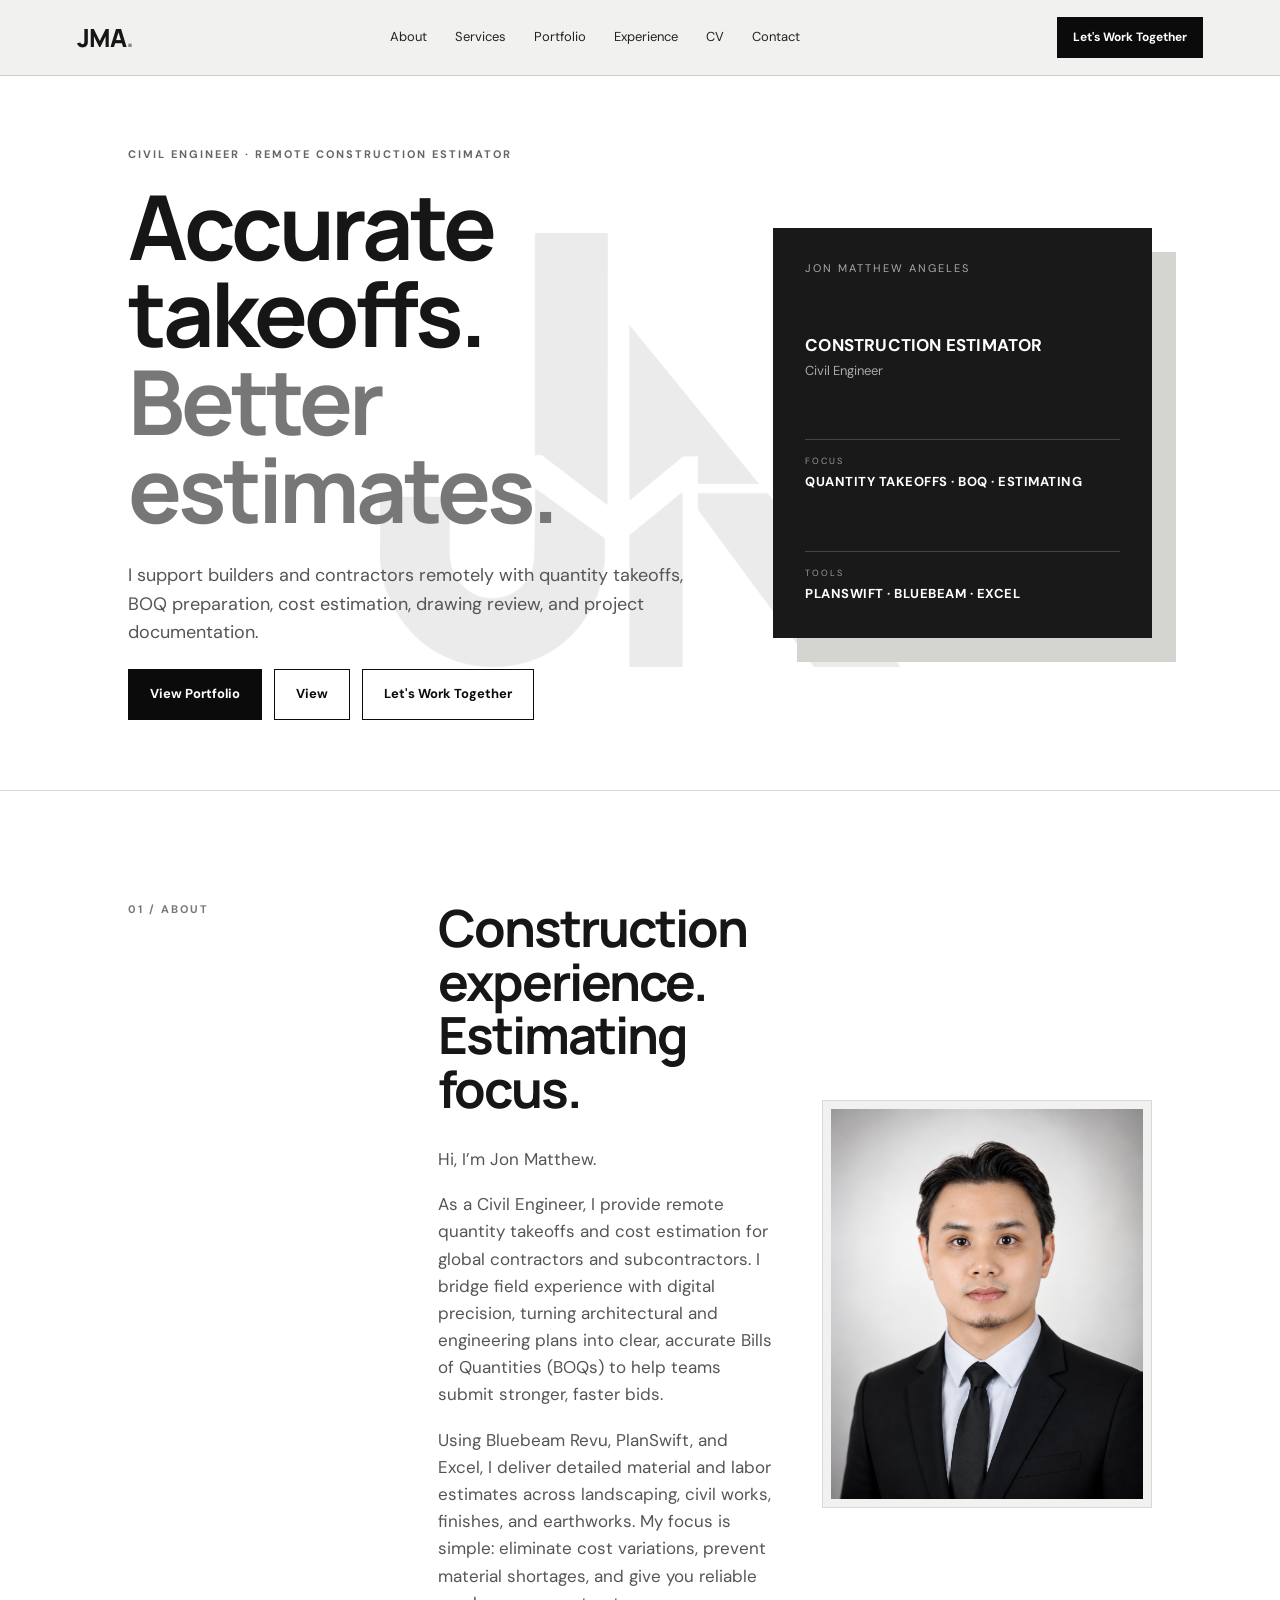
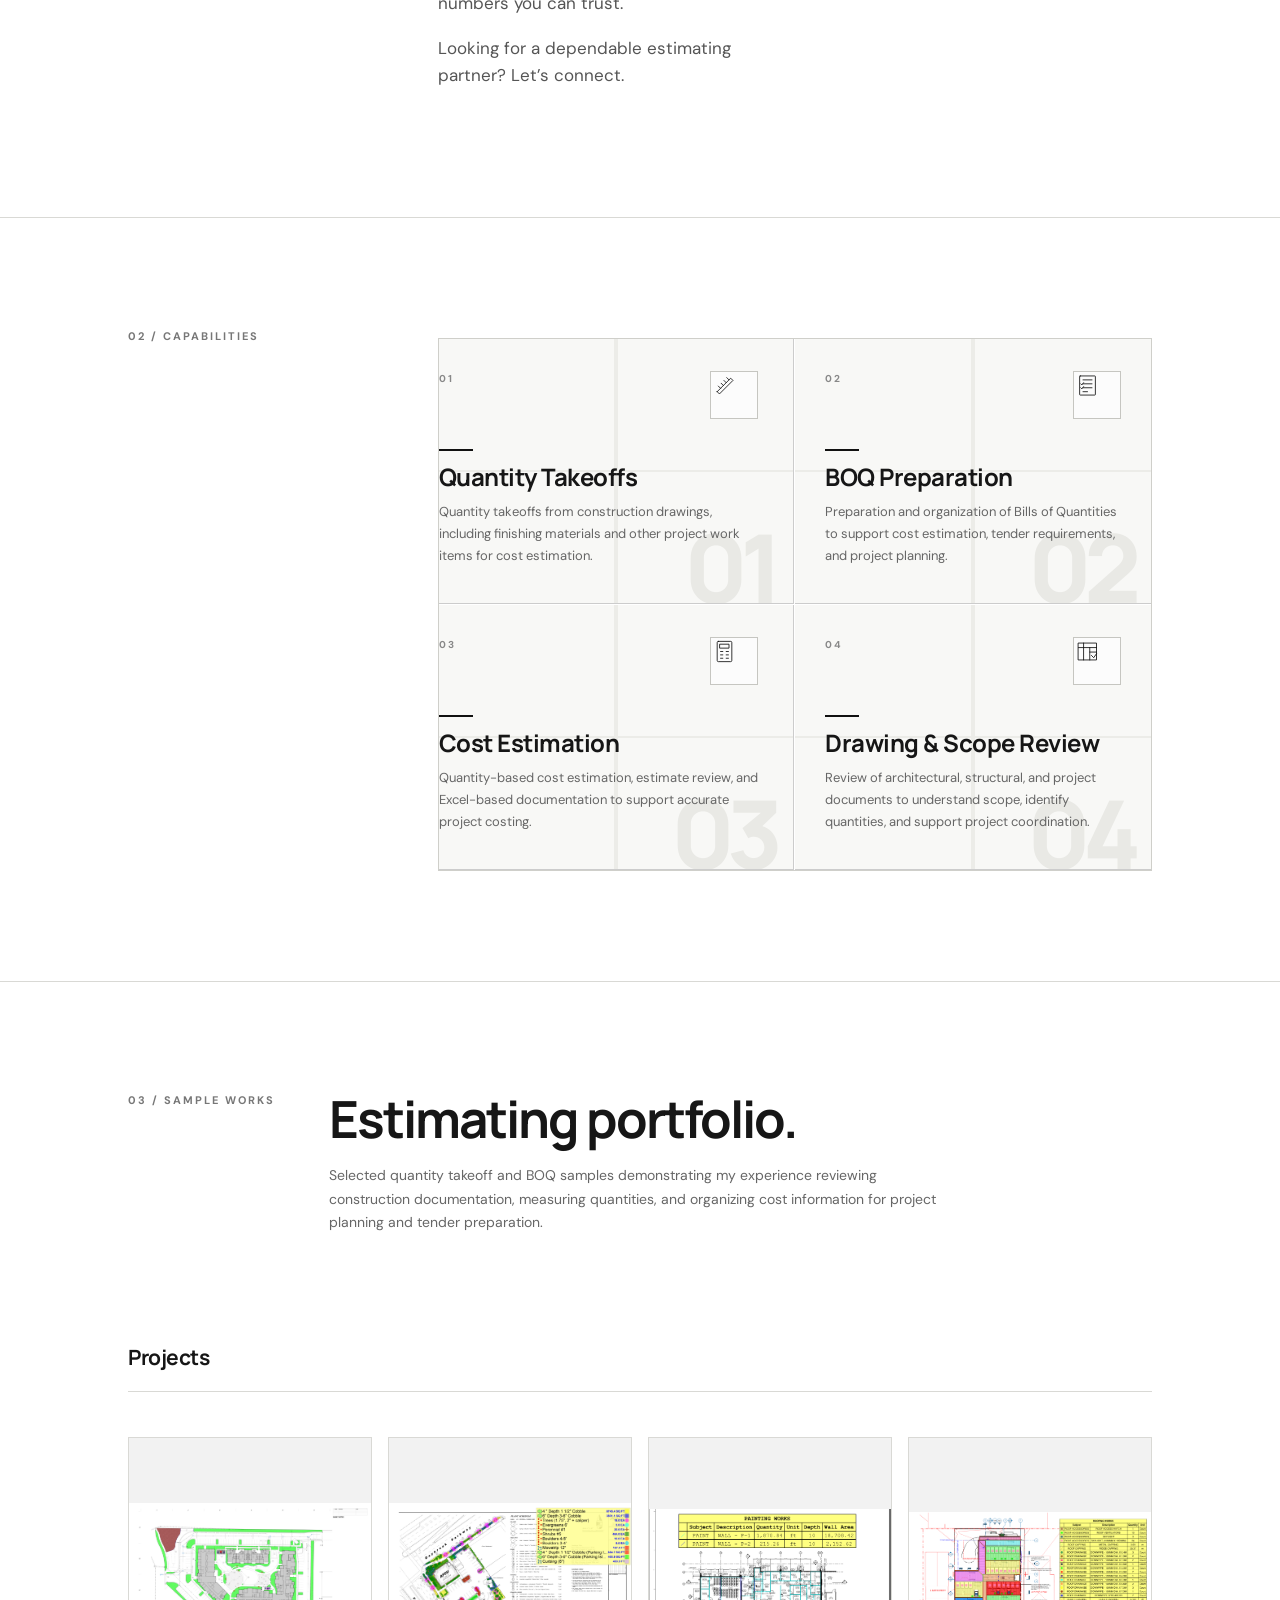
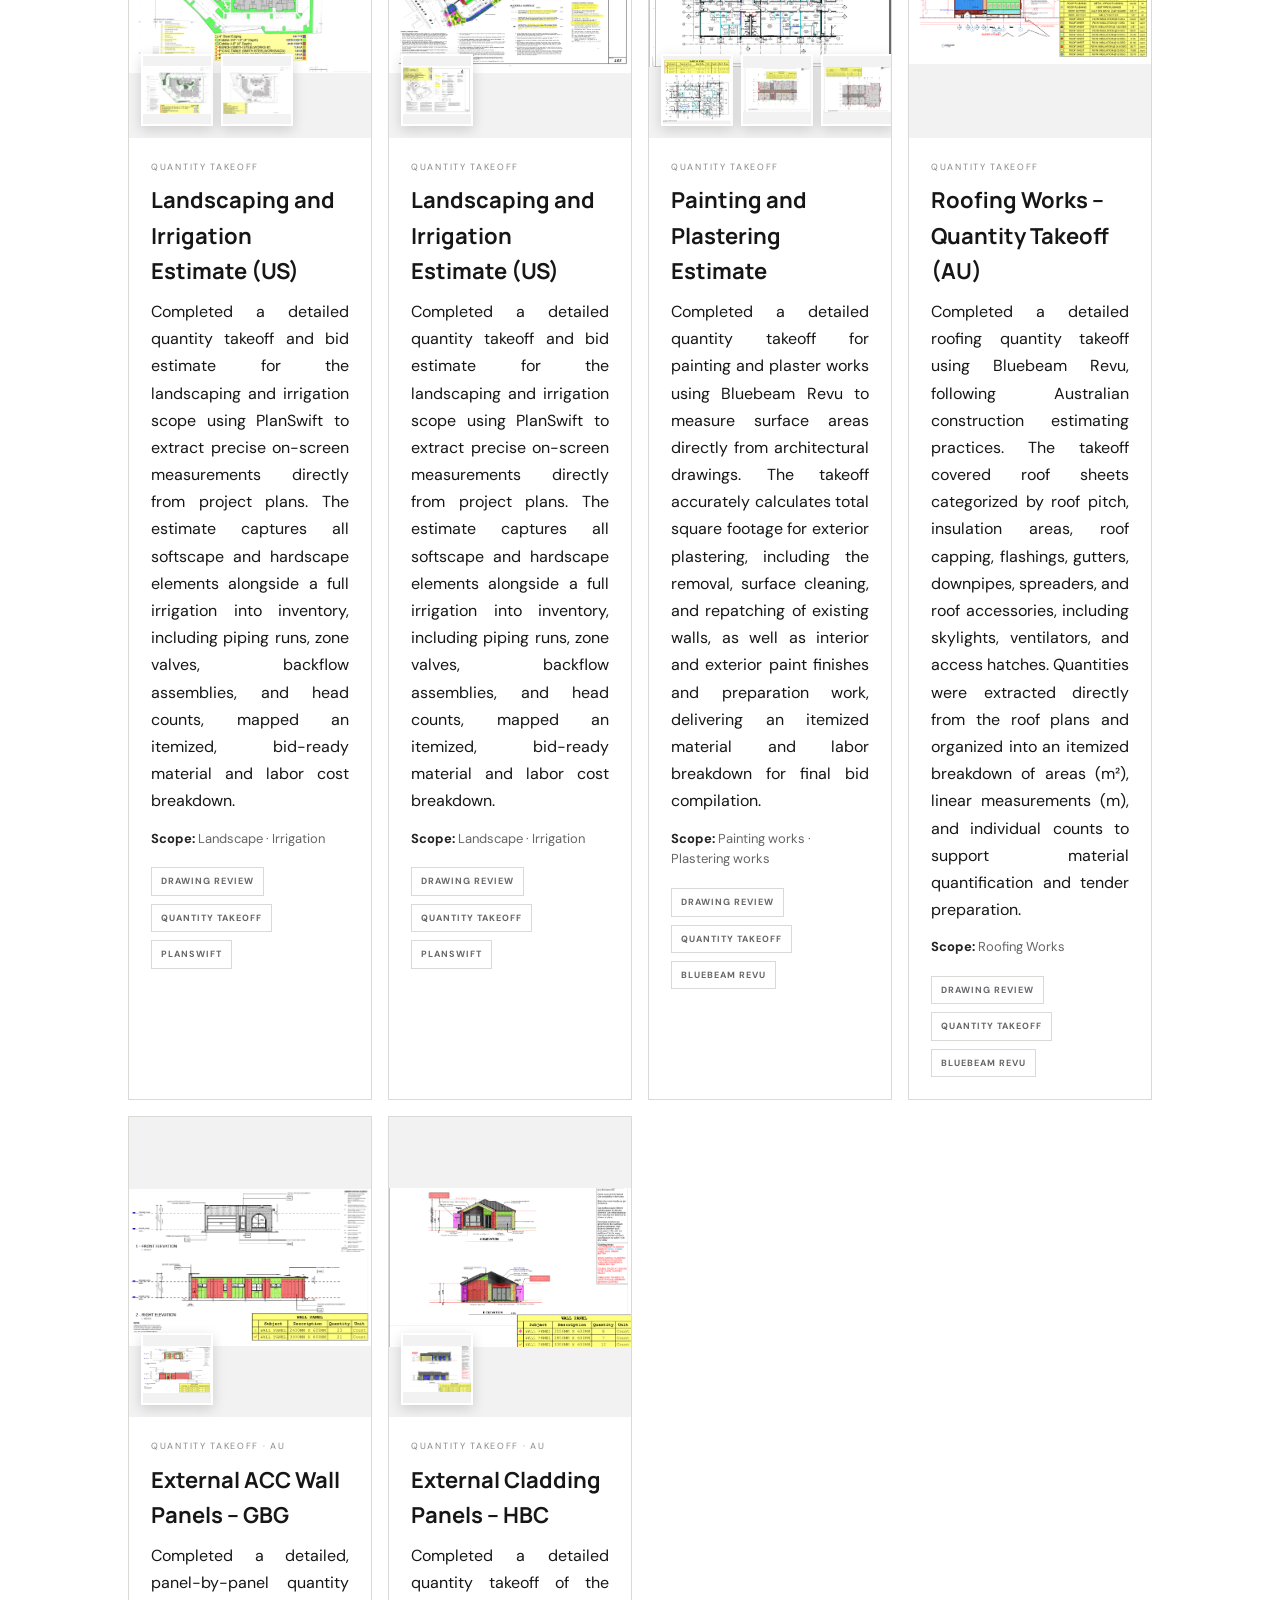
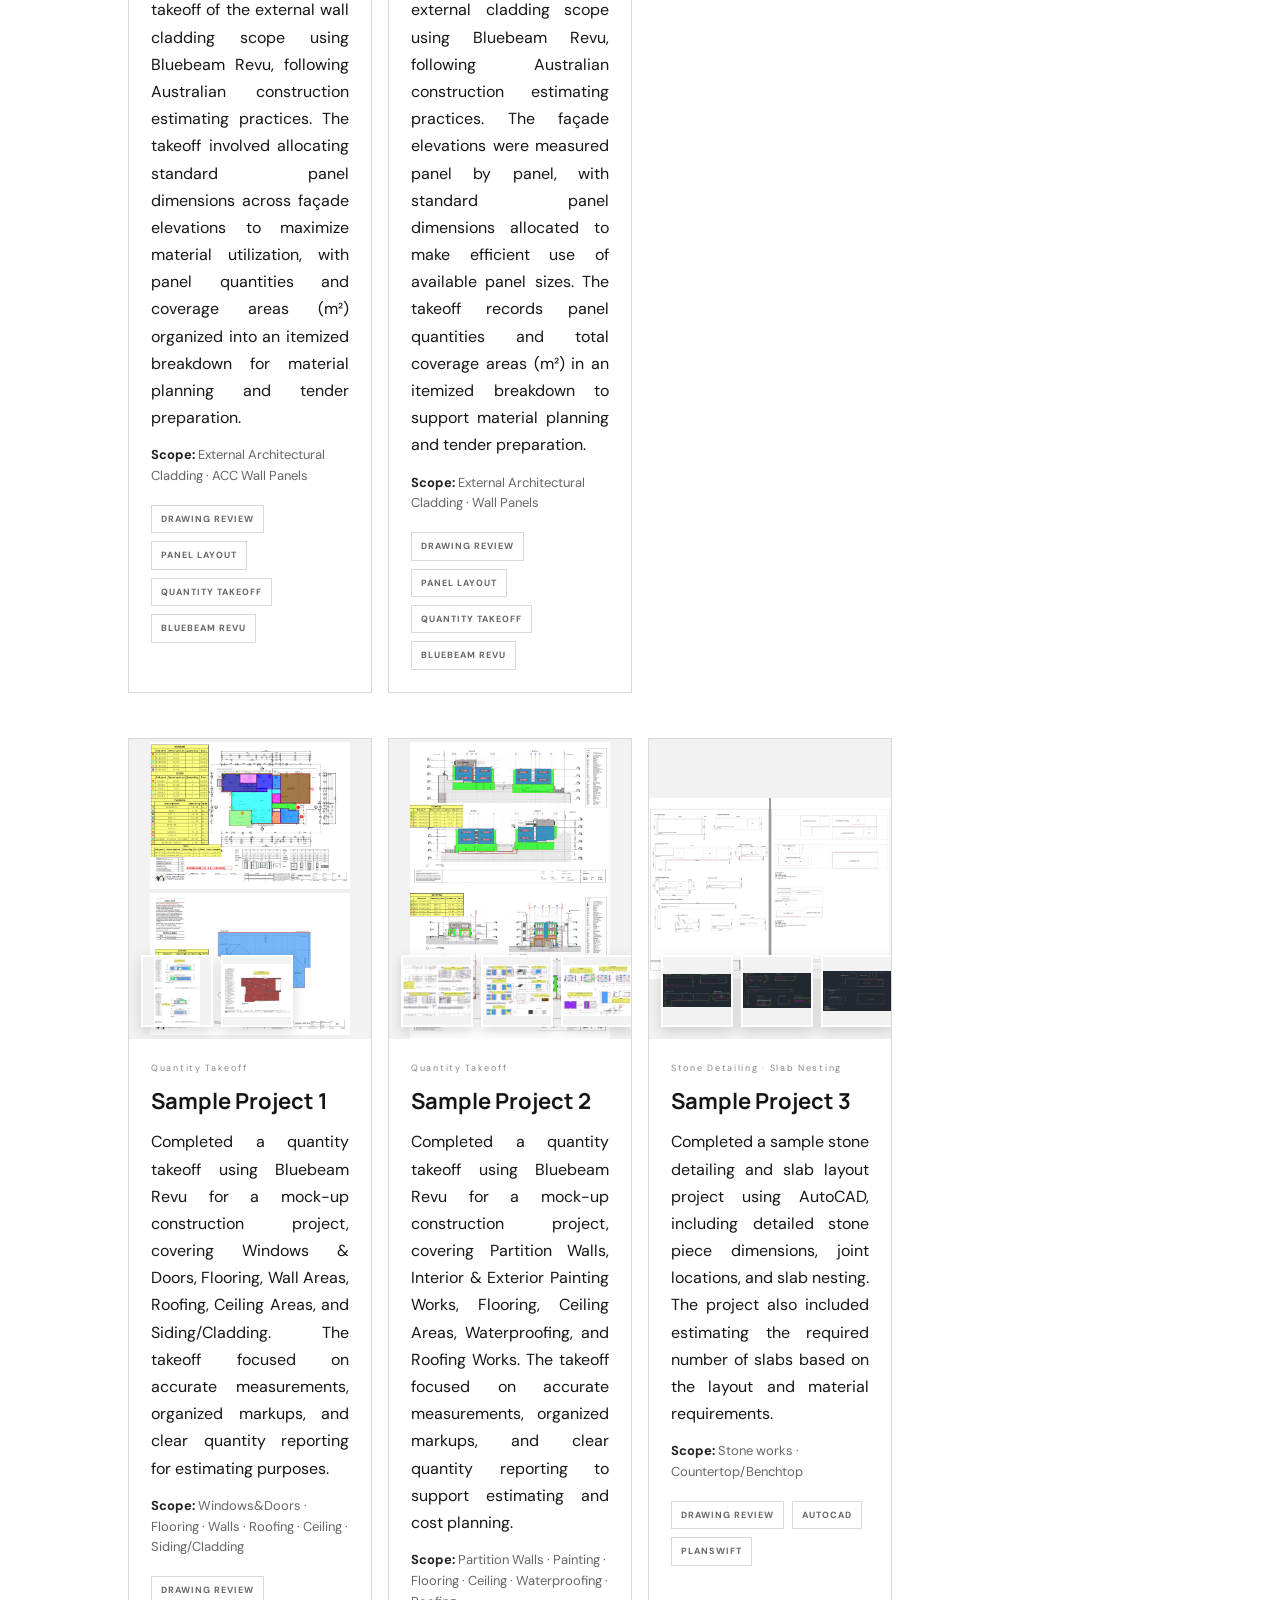
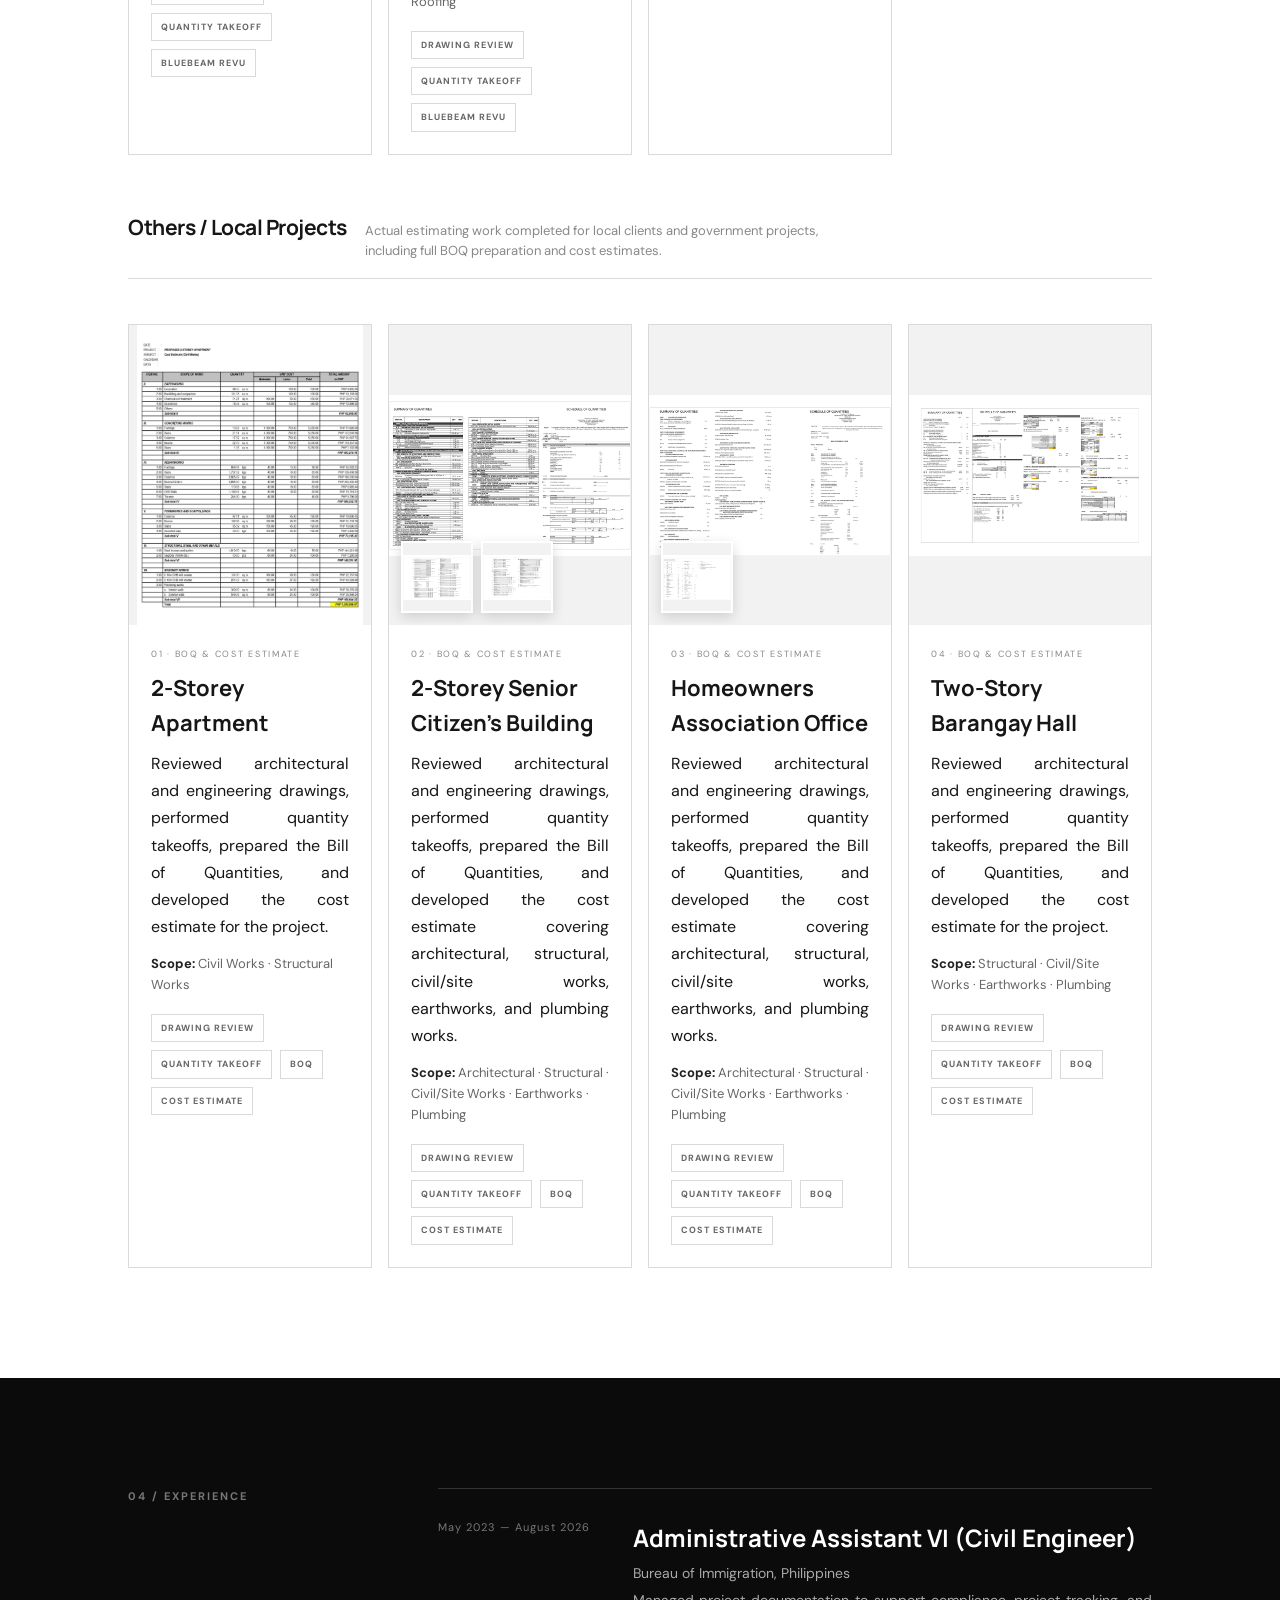
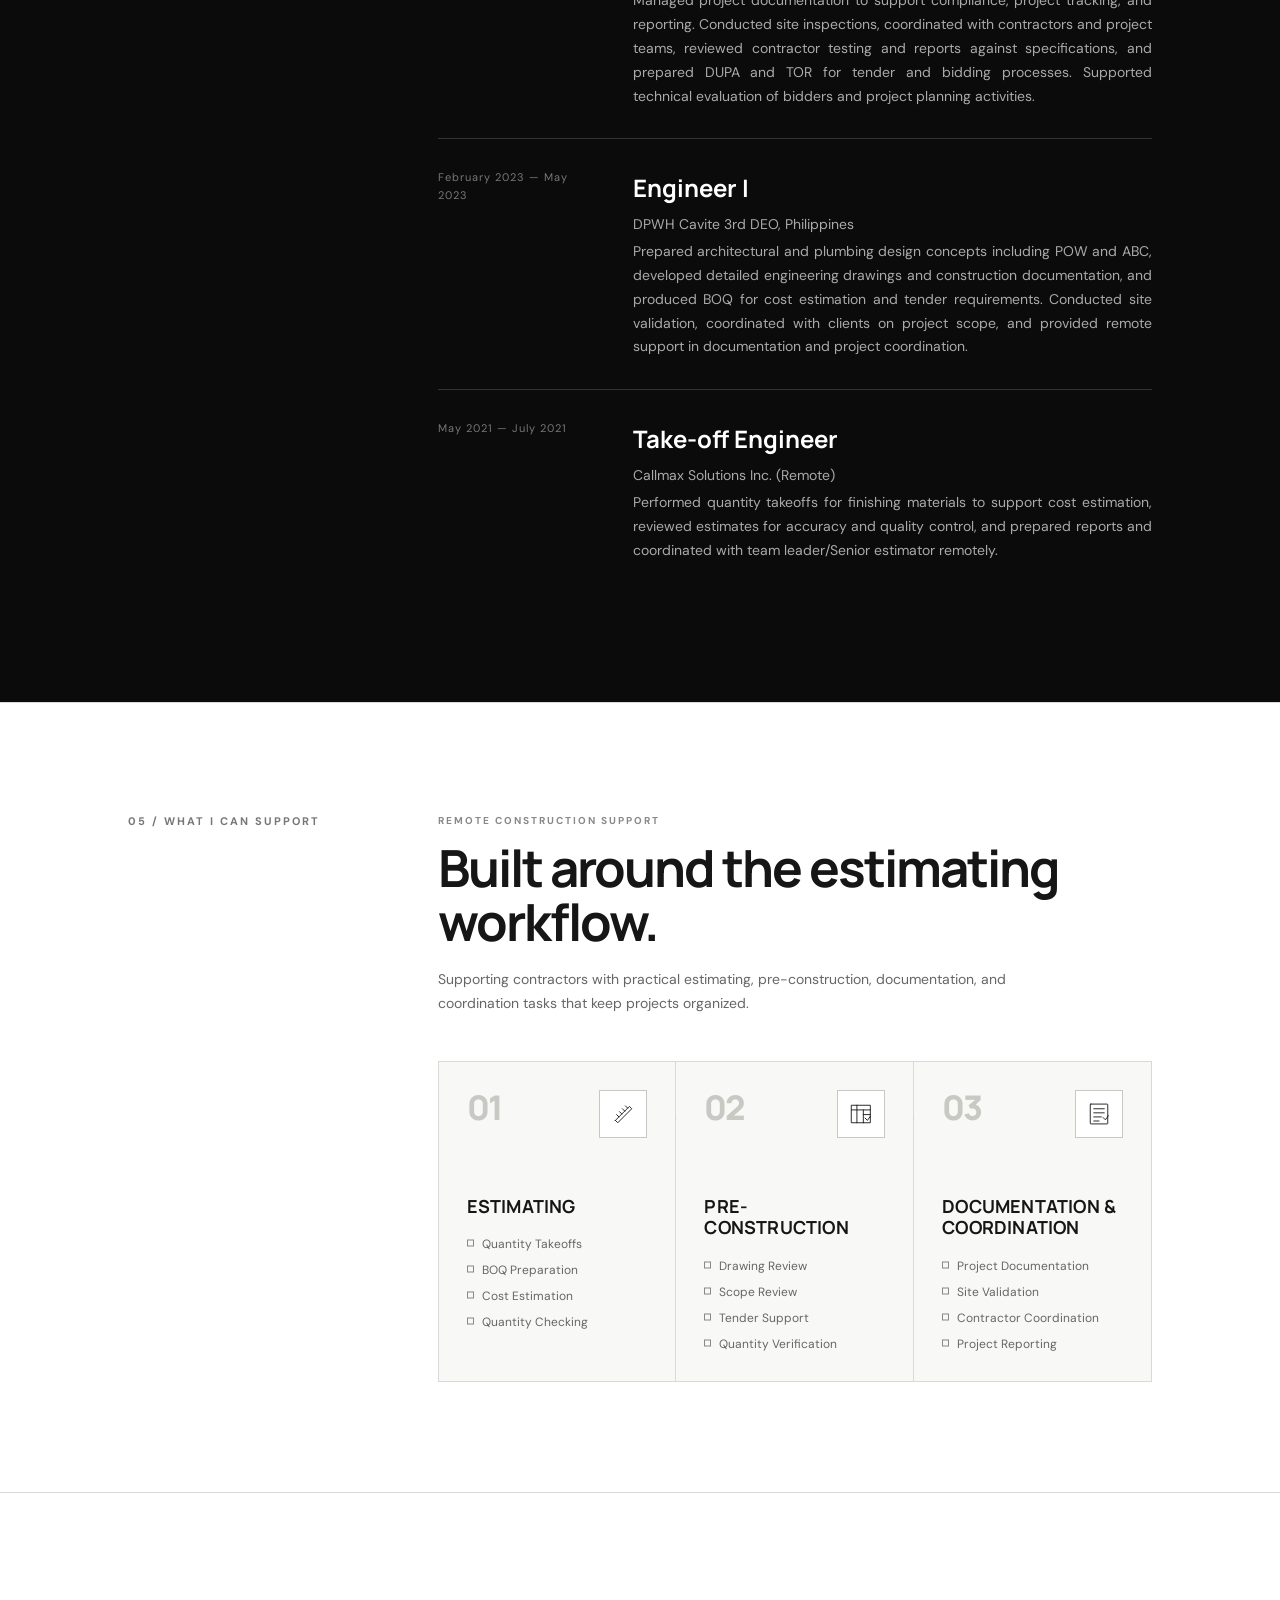
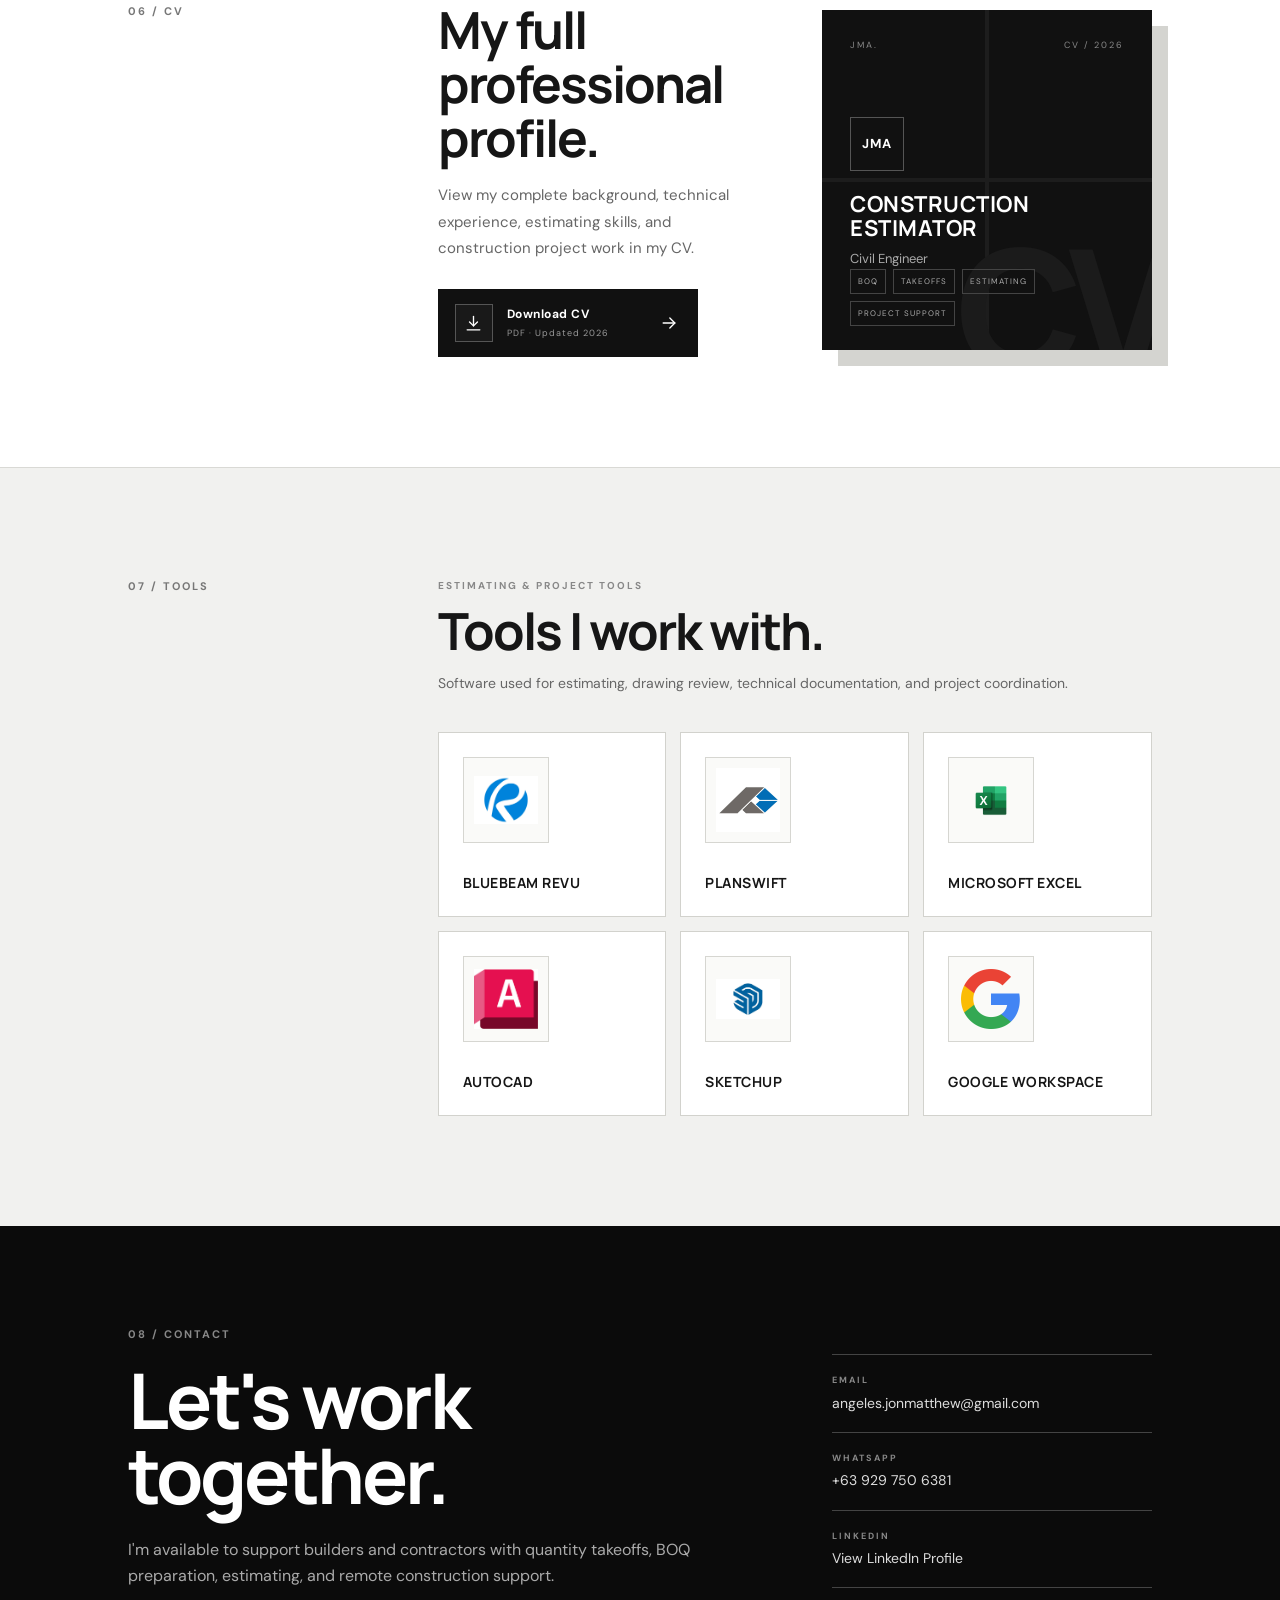
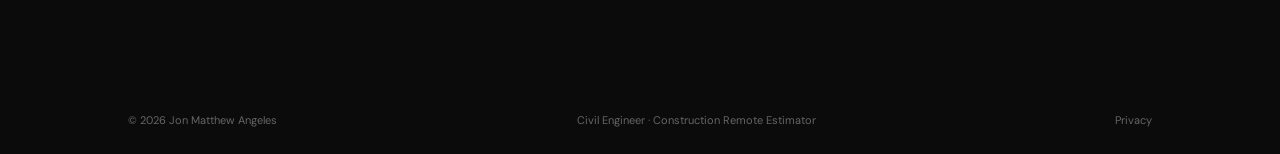
==== commit c8ba4a7b: "Update index.html" ====
--- a/index.html
+++ b/index.html
@@ -469,53 +469,125 @@
   </article>
 
   <!-- PROJECT 07 -->
-  <article class="project">
-
-    <div class="project-image project-image-with-gallery">
-
-      <a
-        href="roofing-1.png"
-        target="_blank"
-        rel="noopener noreferrer"
-      >
-        <img
-          src="roofing-1.png"
-          alt="Roofing estimate"
-        >
-        <span class="image-hint">Click to view full size</span>
-      </a>
-
-      </div>
-    </div>
-
-    <div class="project-info">
-
-      <p>QUANTITY TAKEOFF</p>
-
-      <h3>Roofing Works – Quantity Takeoff (AU)</h3>
-
-      <p>
-      Completed a detailed roofing quantity takeoff using Bluebeam Revu, following Australian construction 
-      estimating practices. The takeoff covered roof sheets categorized by roof pitch, insulation areas, roof
-      capping, flashings, gutters, downpipes, spreaders, and roof accessories, including skylights, ventilators,
-      and access hatches. Quantities were extracted directly from the roof plans and organized into an 
-      itemized breakdown of areas (m²), linear measurements (m), and individual counts to support material
-      quantification and tender preparation.
-      </p>
-
-      <p class="project-scope">
-        <strong>Scope:</strong> Roofing Works
-      </p>
-
-      <div class="project-tags">
-        <span>DRAWING REVIEW</span>
-        <span>QUANTITY TAKEOFF</span>
-        <span>BLUEBEAM REVU</span>
-      </div>
-
-    </div>
-
-  </article>
+<article class="project">
+
+  <div class="project-image project-image-with-gallery">
+    <a href="roofing-1.png" target="_blank" rel="noopener noreferrer">
+      <img src="roofing-1.png" alt="Roofing quantity takeoff">
+      <span class="image-hint">Click to view full size</span>
+    </a>
+  </div>
+
+  <div class="project-info">
+    <p>QUANTITY TAKEOFF</p>
+
+    <h3>Roofing Works – Quantity Takeoff (AU)</h3>
+
+    <p class="project-description">
+      Completed a detailed roofing quantity takeoff using Bluebeam Revu, following Australian construction estimating practices. 
+      The takeoff covered roof sheets categorized by roof pitch, insulation areas, roof capping, flashings, gutters, downpipes,
+      spreaders, and roof accessories, including skylights, ventilators, and access hatches. Quantities were extracted directly
+      from the roof plans and organized into an itemized breakdown of areas (m²), linear measurements (m), and individual counts
+      to support material quantification and tender preparation.
+    </p>
+
+    <p class="project-scope">
+      <strong>Scope:</strong> Roofing Works
+    </p>
+
+    <div class="project-tags">
+      <span>DRAWING REVIEW</span>
+      <span>QUANTITY TAKEOFF</span>
+      <span>BLUEBEAM REVU</span>
+    </div>
+  </div>
+
+</article>
+
+
+<!-- PROJECT 08 -->
+<article class="project">
+
+  <div class="project-image project-image-with-gallery">
+    <a href="gbg-1.png" target="_blank" rel="noopener noreferrer">
+      <img src="gbg-1.png" alt="GBG external ACC wall panel takeoff">
+      <span class="image-hint">Click to view full size</span>
+    </a>
+
+    <div class="project-gallery-primary">
+      <a href="gbg-2.png" target="_blank" rel="noopener noreferrer">
+        <img src="gbg-2.png" alt="GBG external cladding panel layout detail">
+      </a>
+    </div>
+  </div>
+
+  <div class="project-info">
+    <p>QUANTITY TAKEOFF · AU</p>
+
+    <h3>External ACC Wall Panels – GBG</h3>
+
+    <p class="project-description">
+      Completed a detailed, panel-by-panel quantity takeoff of the external wall cladding scope using Bluebeam Revu,
+      following Australian construction estimating practices. The takeoff involved allocating standard panel dimensions
+      across façade elevations to maximize material utilization, with panel quantities and coverage areas (m²) organized
+      into an itemized breakdown for material planning and tender preparation.
+    </p>
+
+    <p class="project-scope">
+      <strong>Scope:</strong> External Architectural Cladding · ACC Wall Panels
+    </p>
+
+    <div class="project-tags">
+      <span>DRAWING REVIEW</span>
+      <span>PANEL LAYOUT</span>
+      <span>QUANTITY TAKEOFF</span>
+      <span>BLUEBEAM REVU</span>
+    </div>
+  </div>
+
+</article>
+
+  <!-- PROJECT 09 -->
+<article class="project">
+
+  <div class="project-image project-image-with-gallery">
+    <a href="hbc-1.png" target="_blank" rel="noopener noreferrer">
+      <img src="hbc-1.png" alt="HBC external cladding quantity takeoff">
+      <span class="image-hint">Click to view full size</span>
+    </a>
+
+    <div class="project-gallery-primary">
+      <a href="hbc-2.png" target="_blank" rel="noopener noreferrer">
+        <img src="hbc-2.png" alt="HBC external cladding panel layout detail">
+      </a>
+    </div>
+  </div>
+
+  <div class="project-info">
+    <p>QUANTITY TAKEOFF · AU</p>
+
+    <h3>External Cladding Panels – HBC</h3>
+
+    <p class="project-description">
+      Completed a detailed quantity takeoff of the external cladding scope using Bluebeam Revu, following Australian
+      construction estimating practices. The façade elevations were measured panel by panel, with standard panel dimensions
+      allocated to make efficient use of available panel sizes. The takeoff records panel quantities and total coverage
+      areas (m²) in an itemized breakdown to support material planning and tender preparation.
+    </p>
+
+    <p class="project-scope">
+      <strong>Scope:</strong> External Architectural Cladding · Wall Panels
+    </p>
+
+    <div class="project-tags">
+      <span>DRAWING REVIEW</span>
+      <span>PANEL LAYOUT</span>
+      <span>QUANTITY TAKEOFF</span>
+      <span>BLUEBEAM REVU</span>
+    </div>
+  </div>
+
+</article>
 
 </div>
 <!-- /NEW ROW OF PROJECTS -->
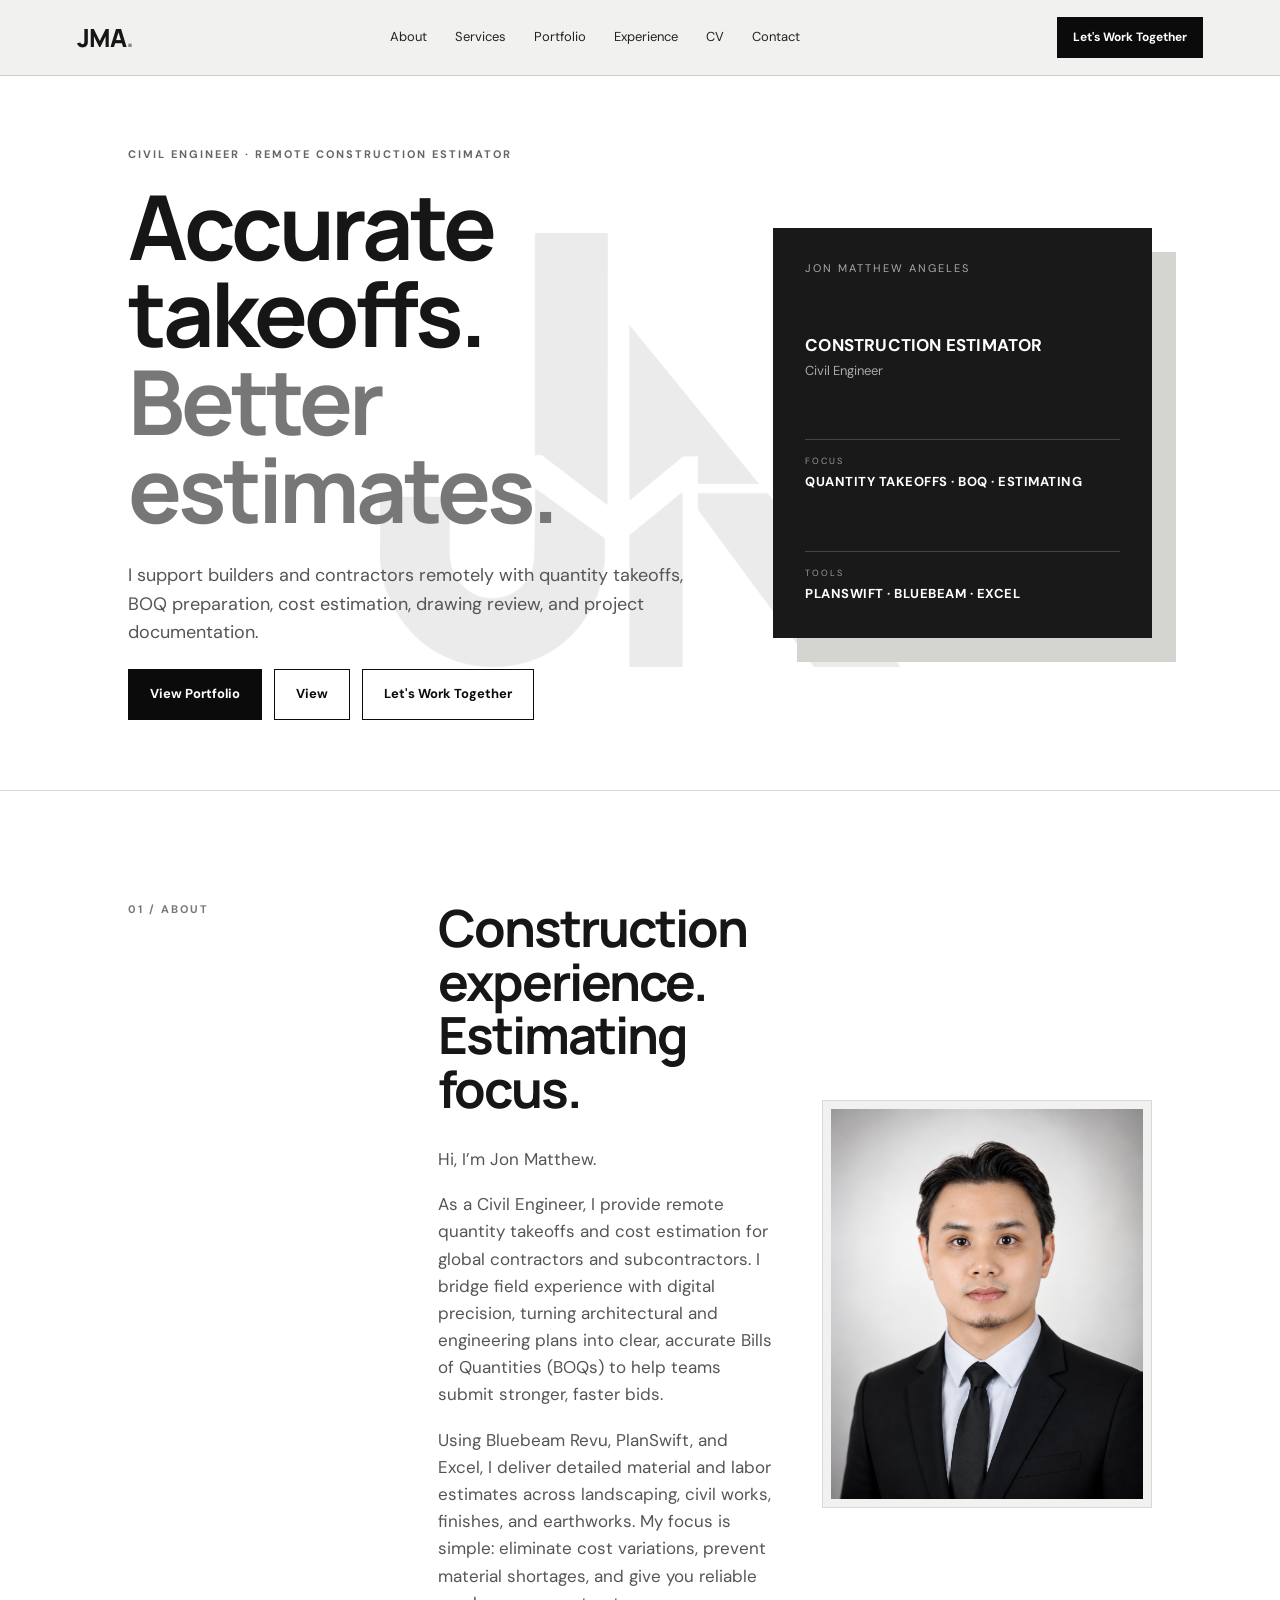
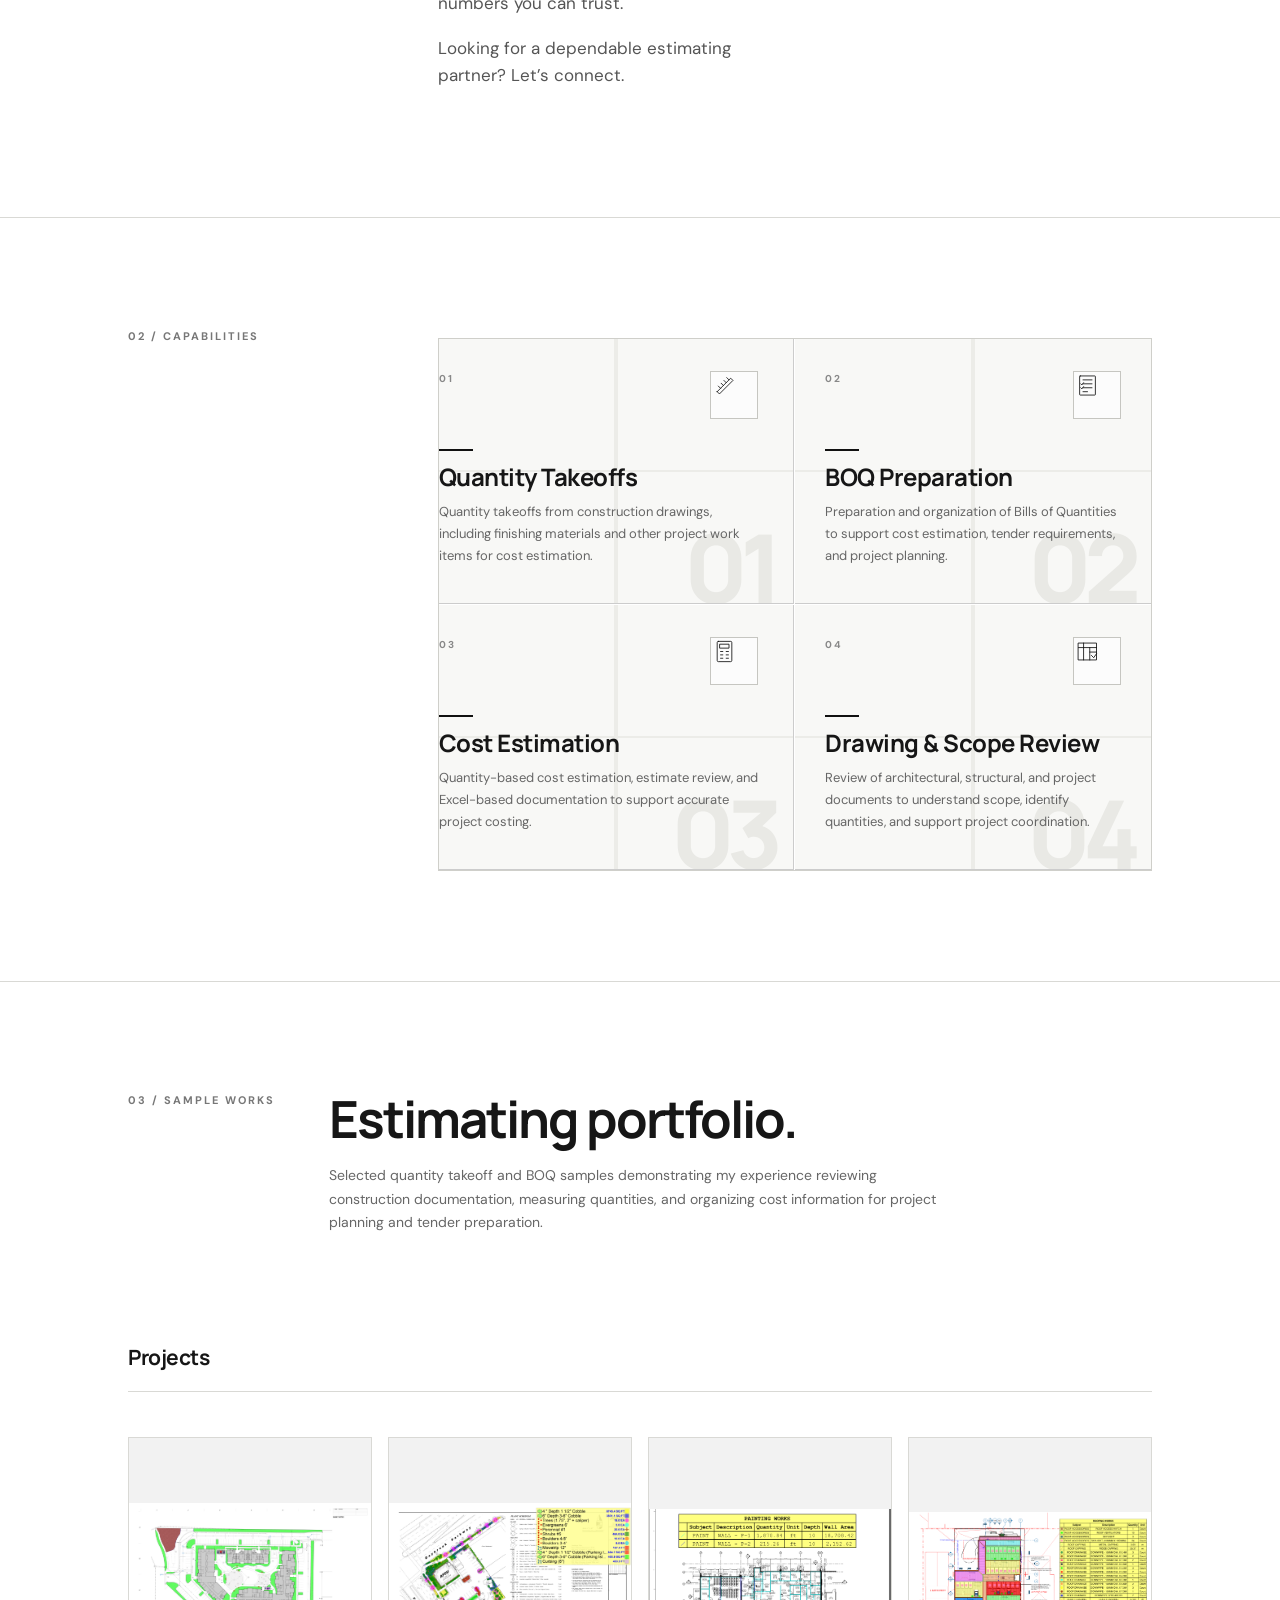
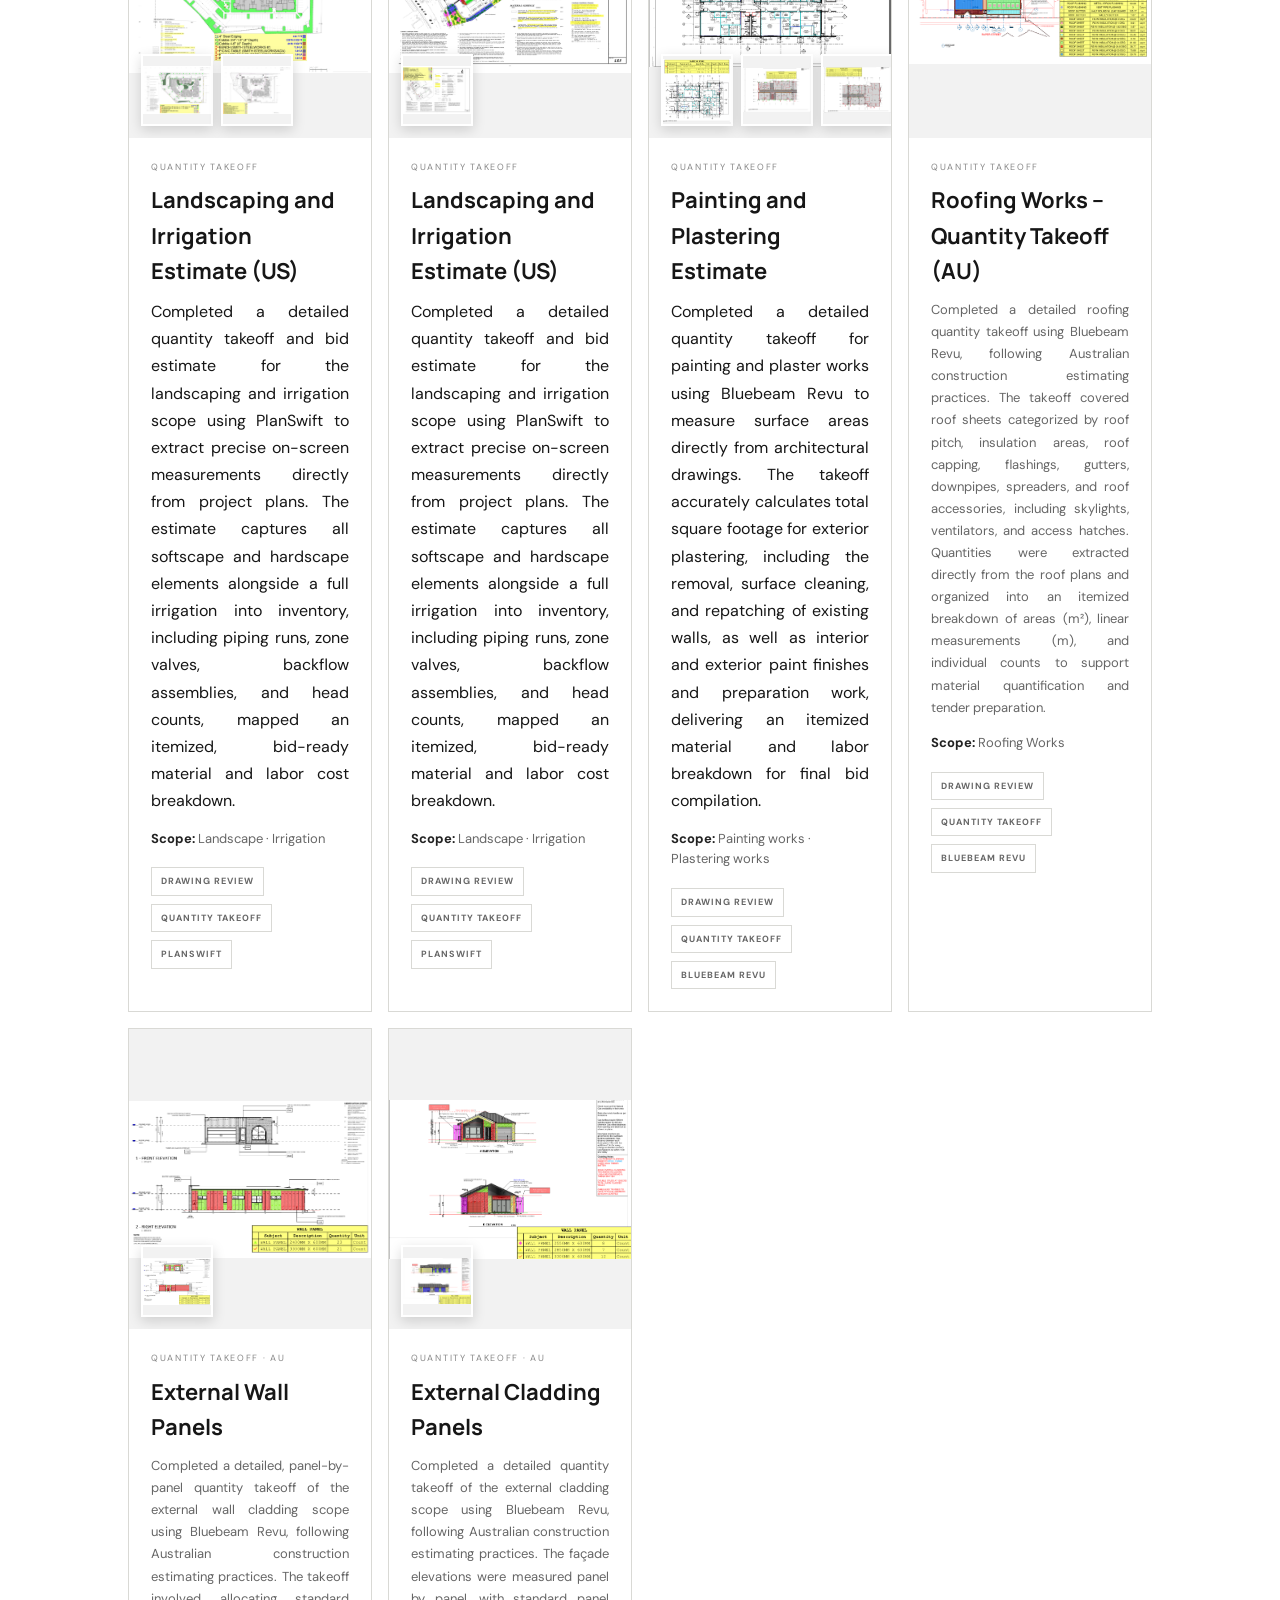
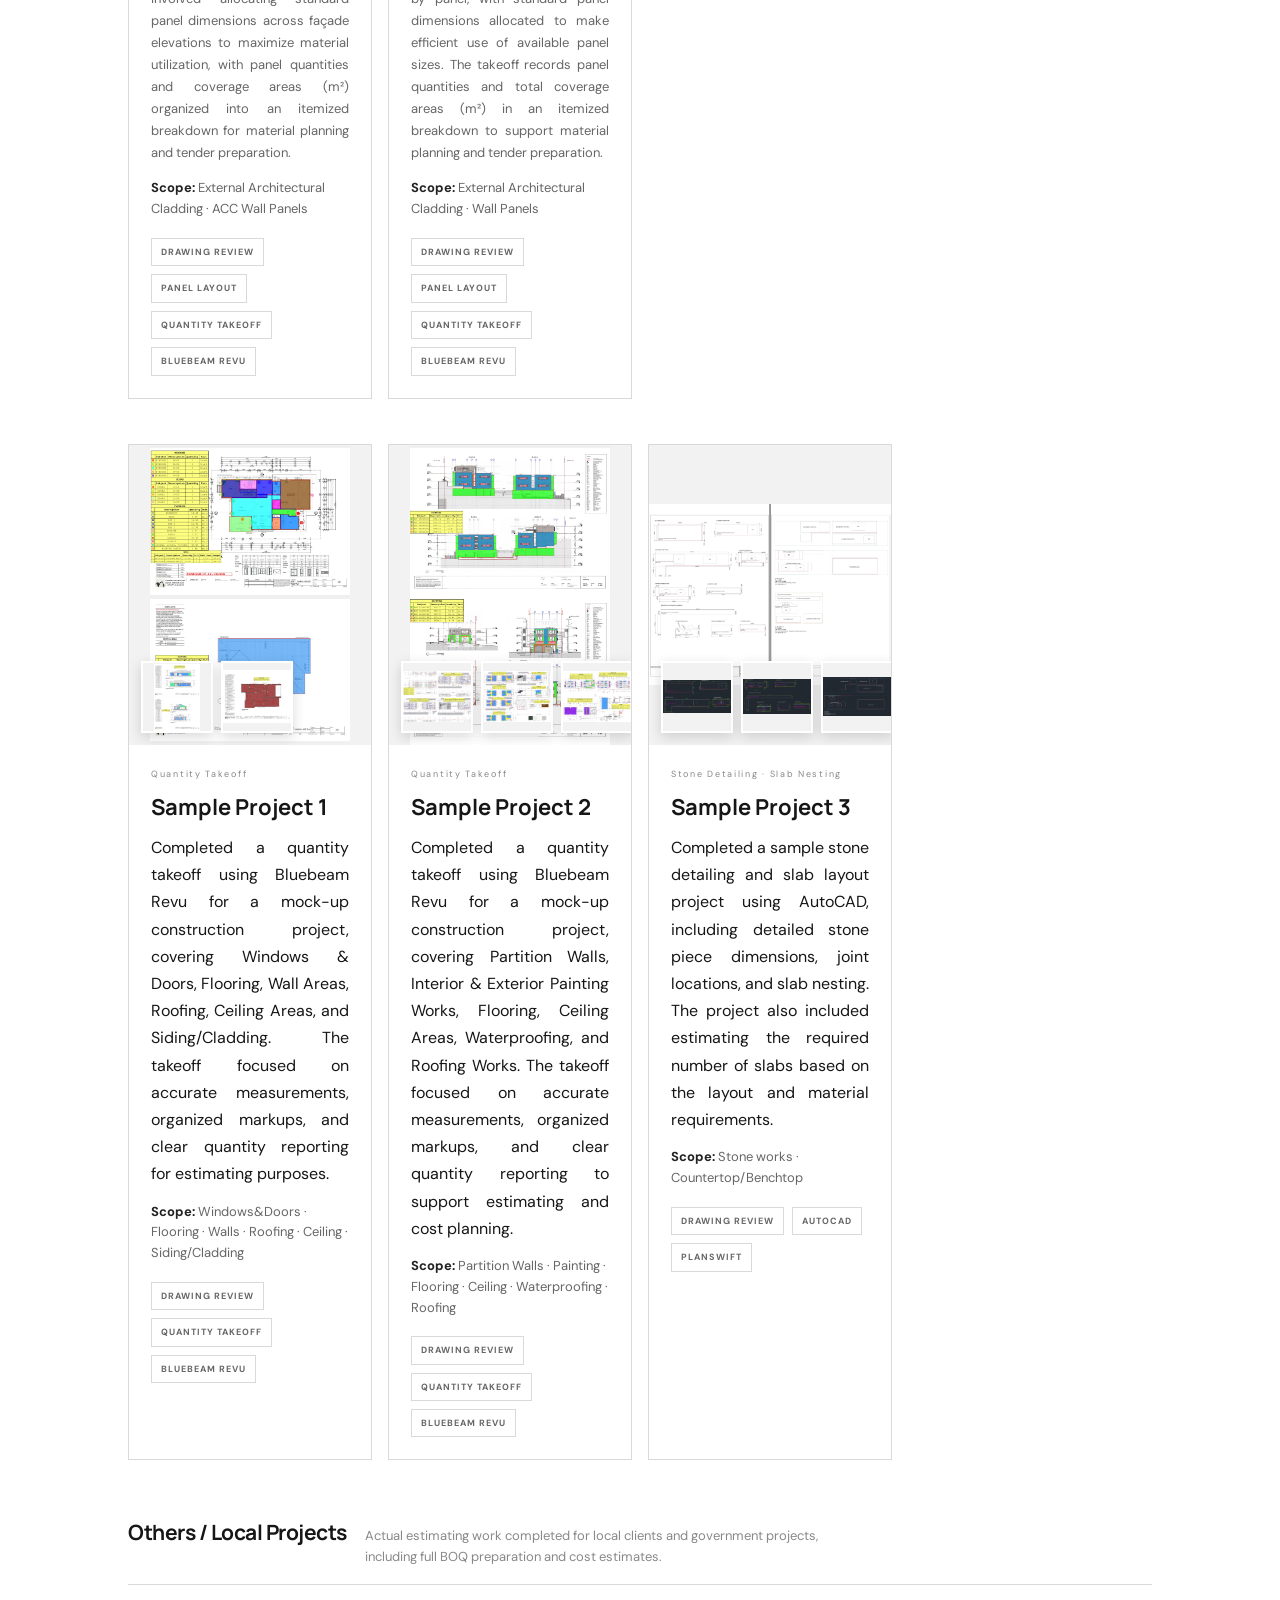
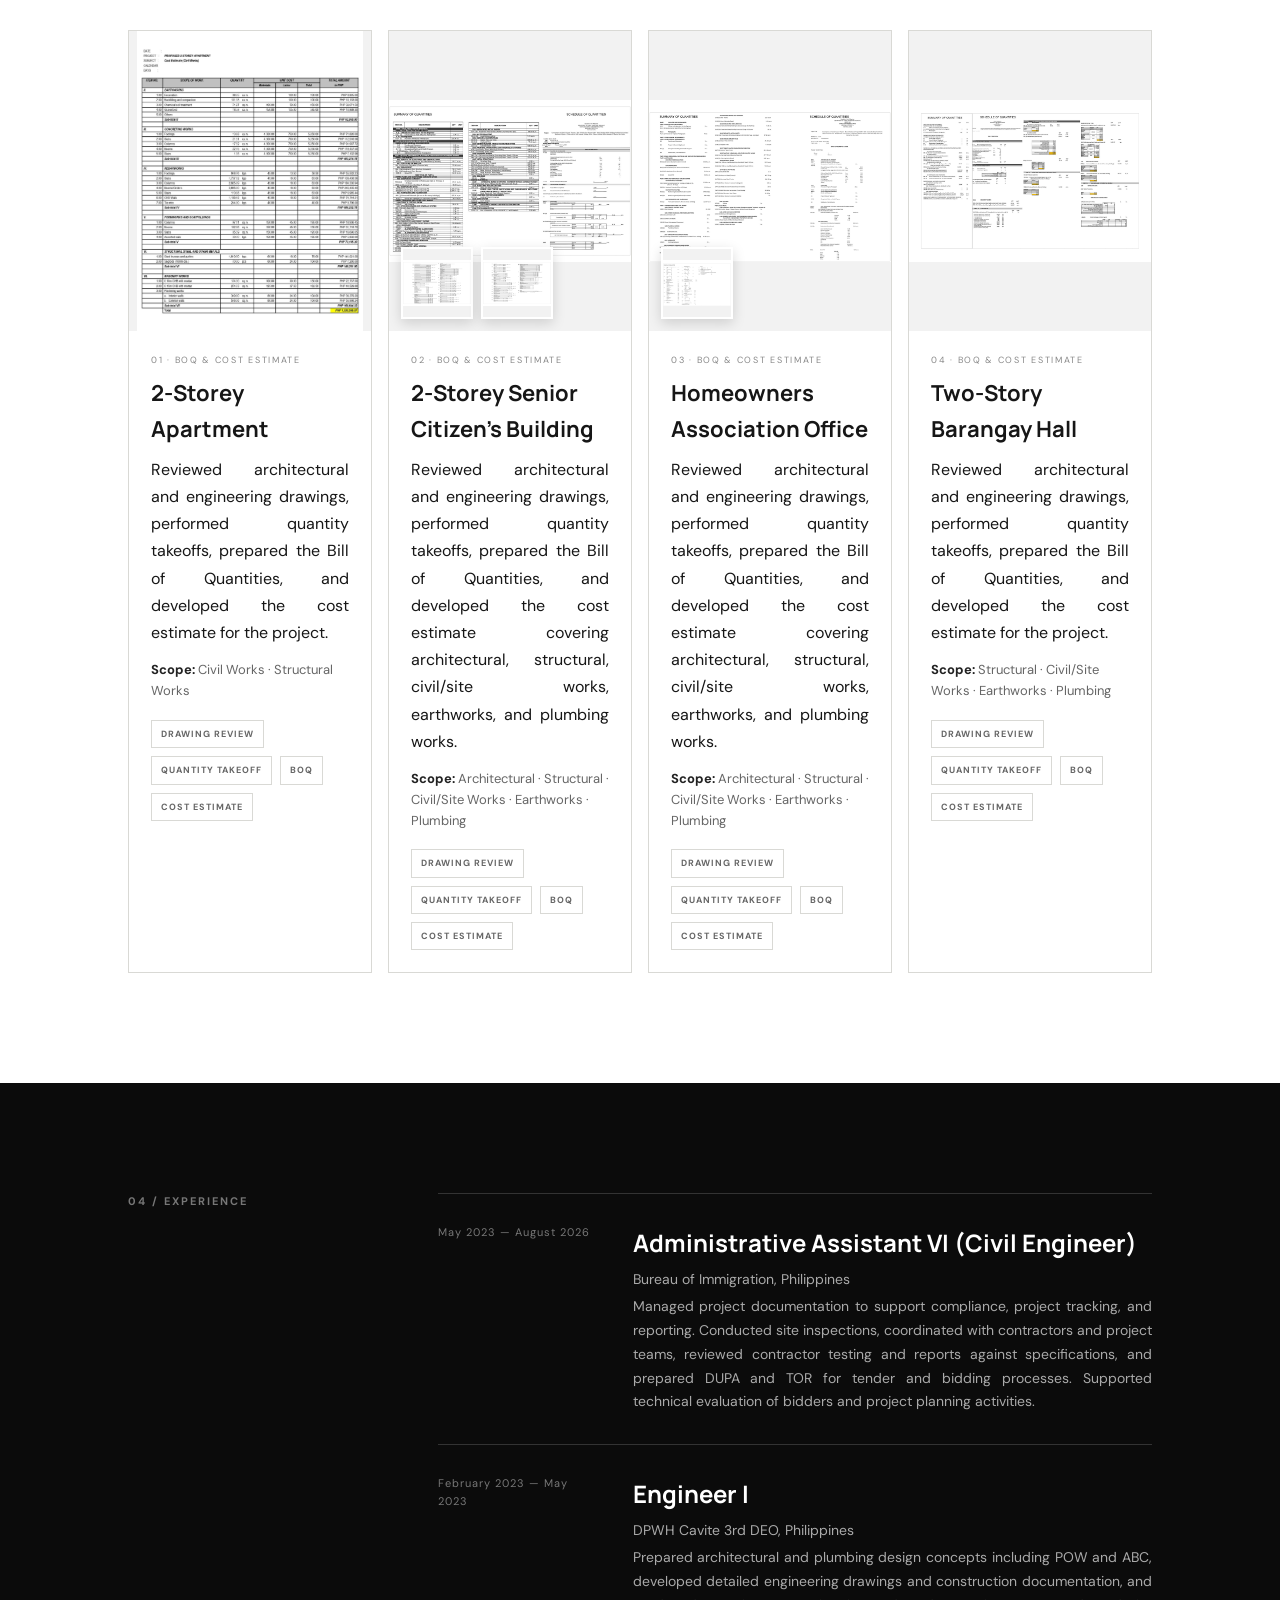
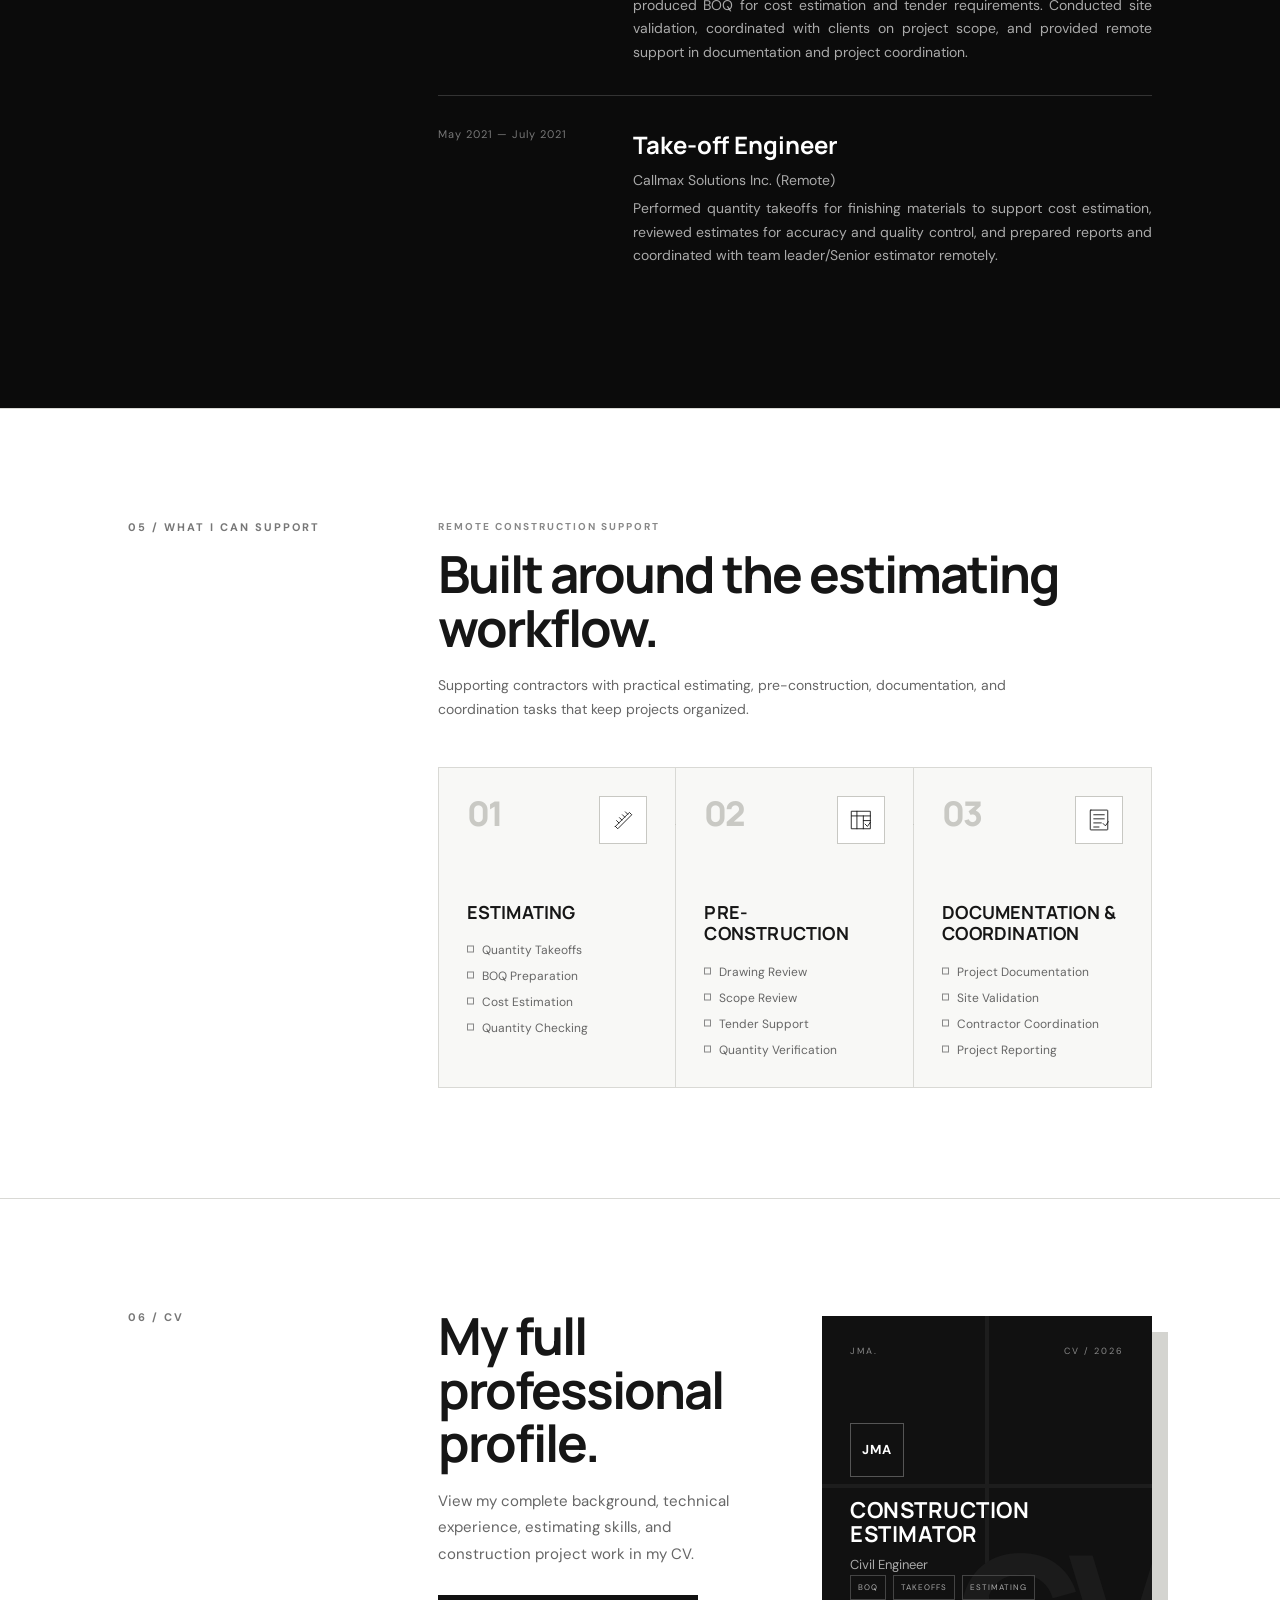
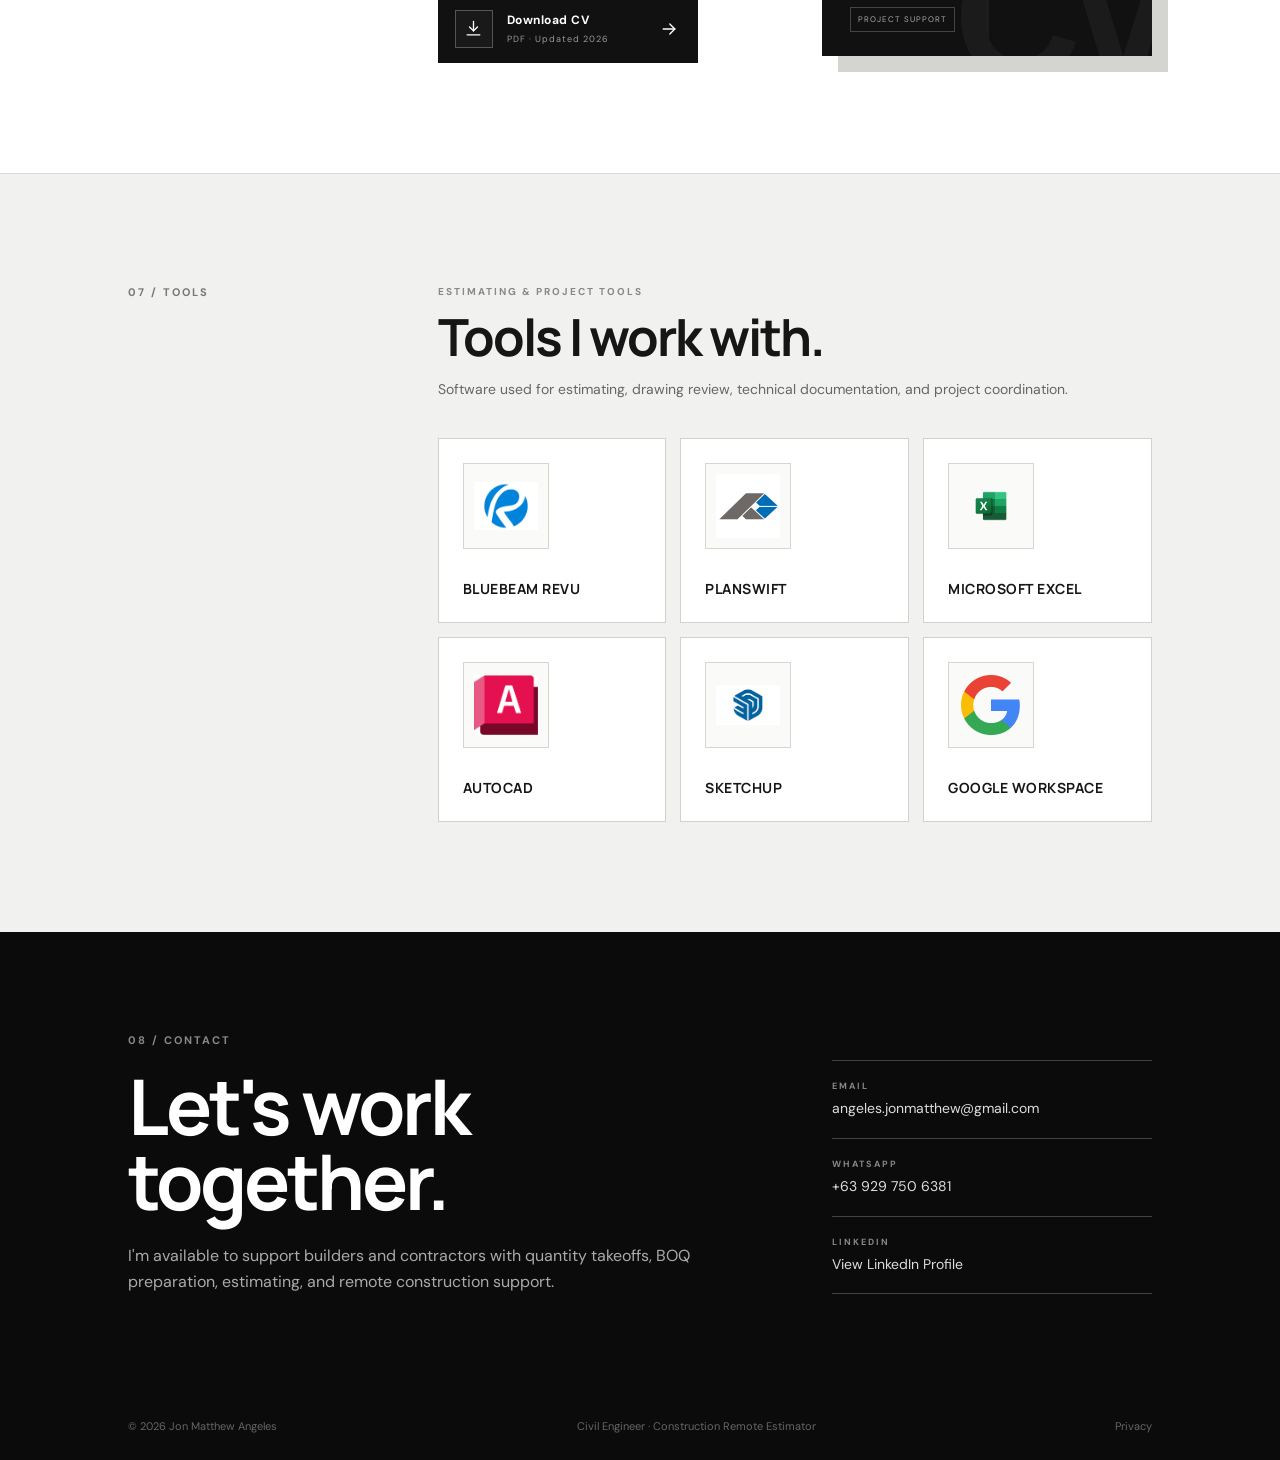
==== commit ecbd5916: "Update index.html" ====
--- a/index.html
+++ b/index.html
@@ -524,7 +524,7 @@
   <div class="project-info">
     <p>QUANTITY TAKEOFF · AU</p>
 
-    <h3>External ACC Wall Panels – GBG</h3>
+    <h3>External Wall Panels</h3>
 
     <p class="project-description">
       Completed a detailed, panel-by-panel quantity takeoff of the external wall cladding scope using Bluebeam Revu,
@@ -566,7 +566,7 @@
   <div class="project-info">
     <p>QUANTITY TAKEOFF · AU</p>
 
-    <h3>External Cladding Panels – HBC</h3>
+    <h3>External Cladding Panels</h3>
 
     <p class="project-description">
       Completed a detailed quantity takeoff of the external cladding scope using Bluebeam Revu, following Australian
--- a/styles.css
+++ b/styles.css
@@ -2203,3 +2203,15 @@
   }
 
 }
+/* =========================
+   PROJECT DESCRIPTION FORMATTING
+========================= */
+
+.project-description {
+  color: #666;
+  font-size: 13px;
+  line-height: 1.7;
+  text-align: justify;
+  text-justify: inter-word;
+  margin-top: 10px;
+}
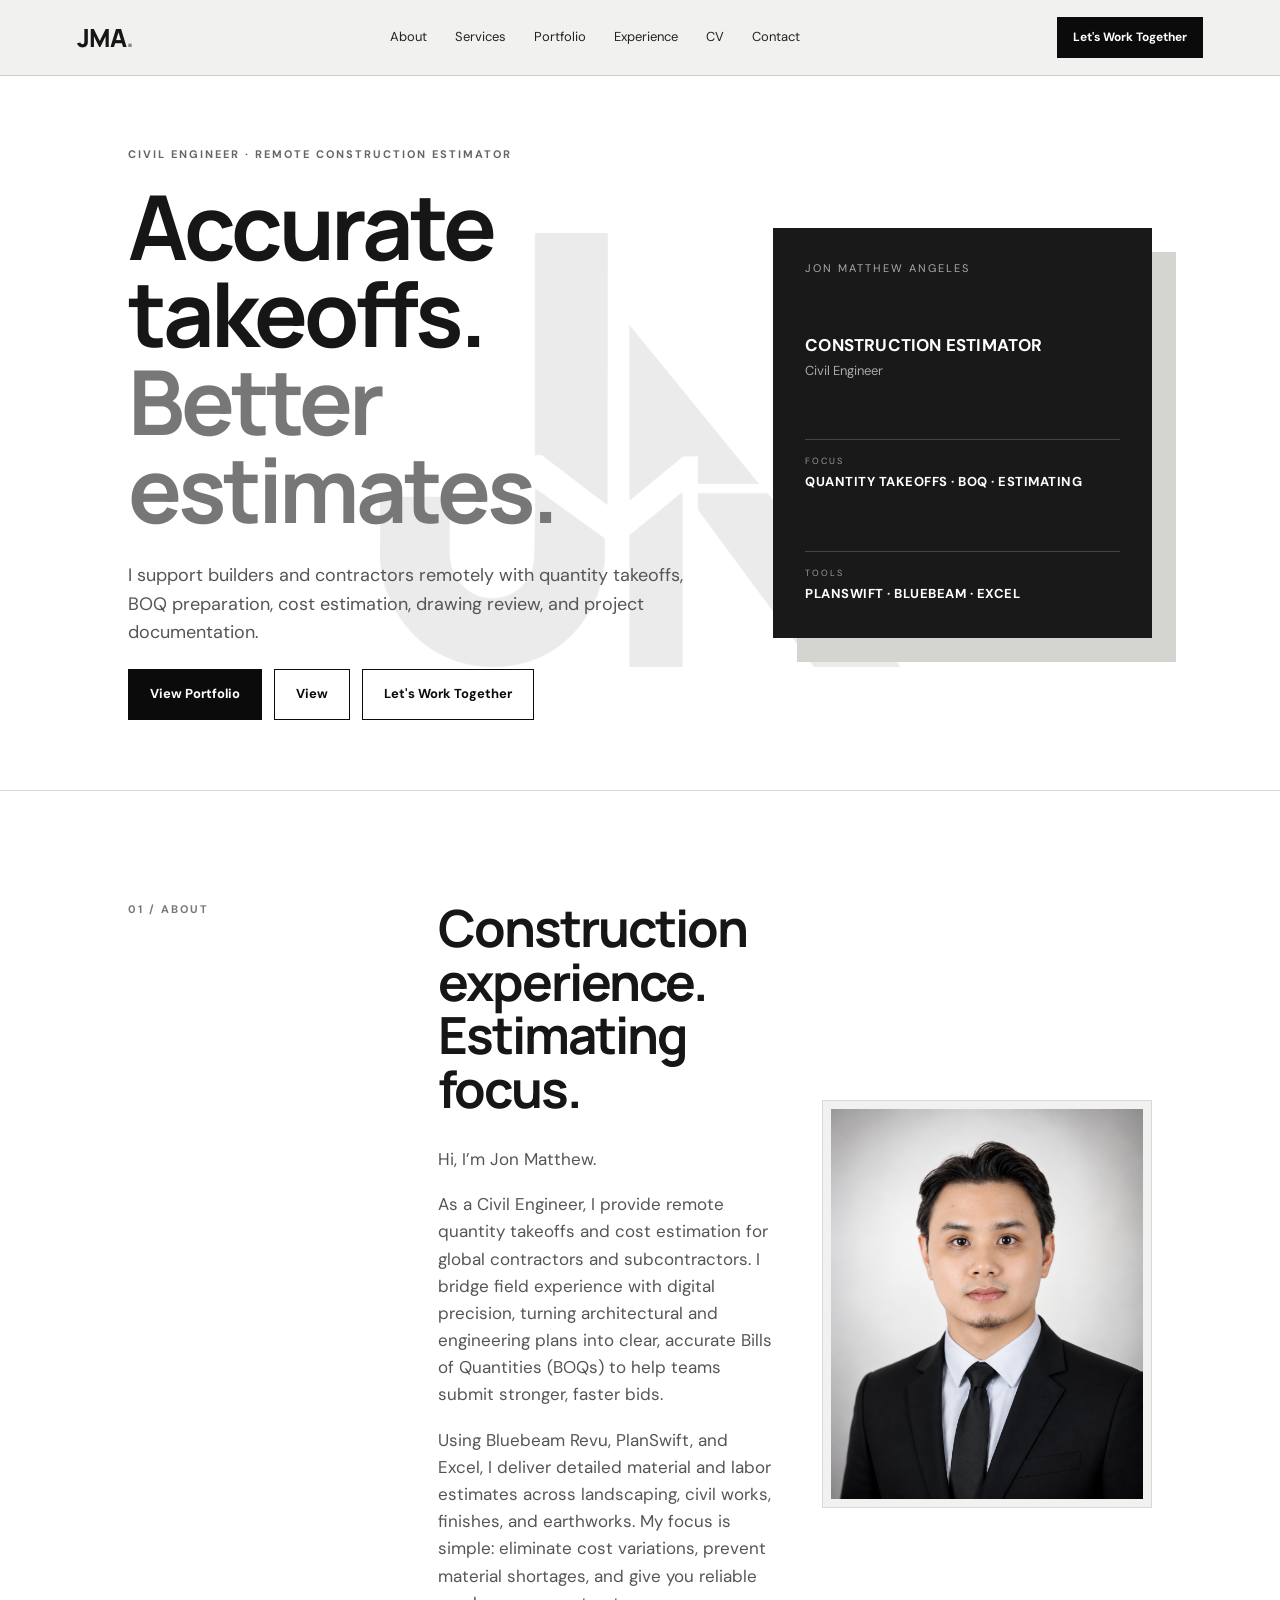
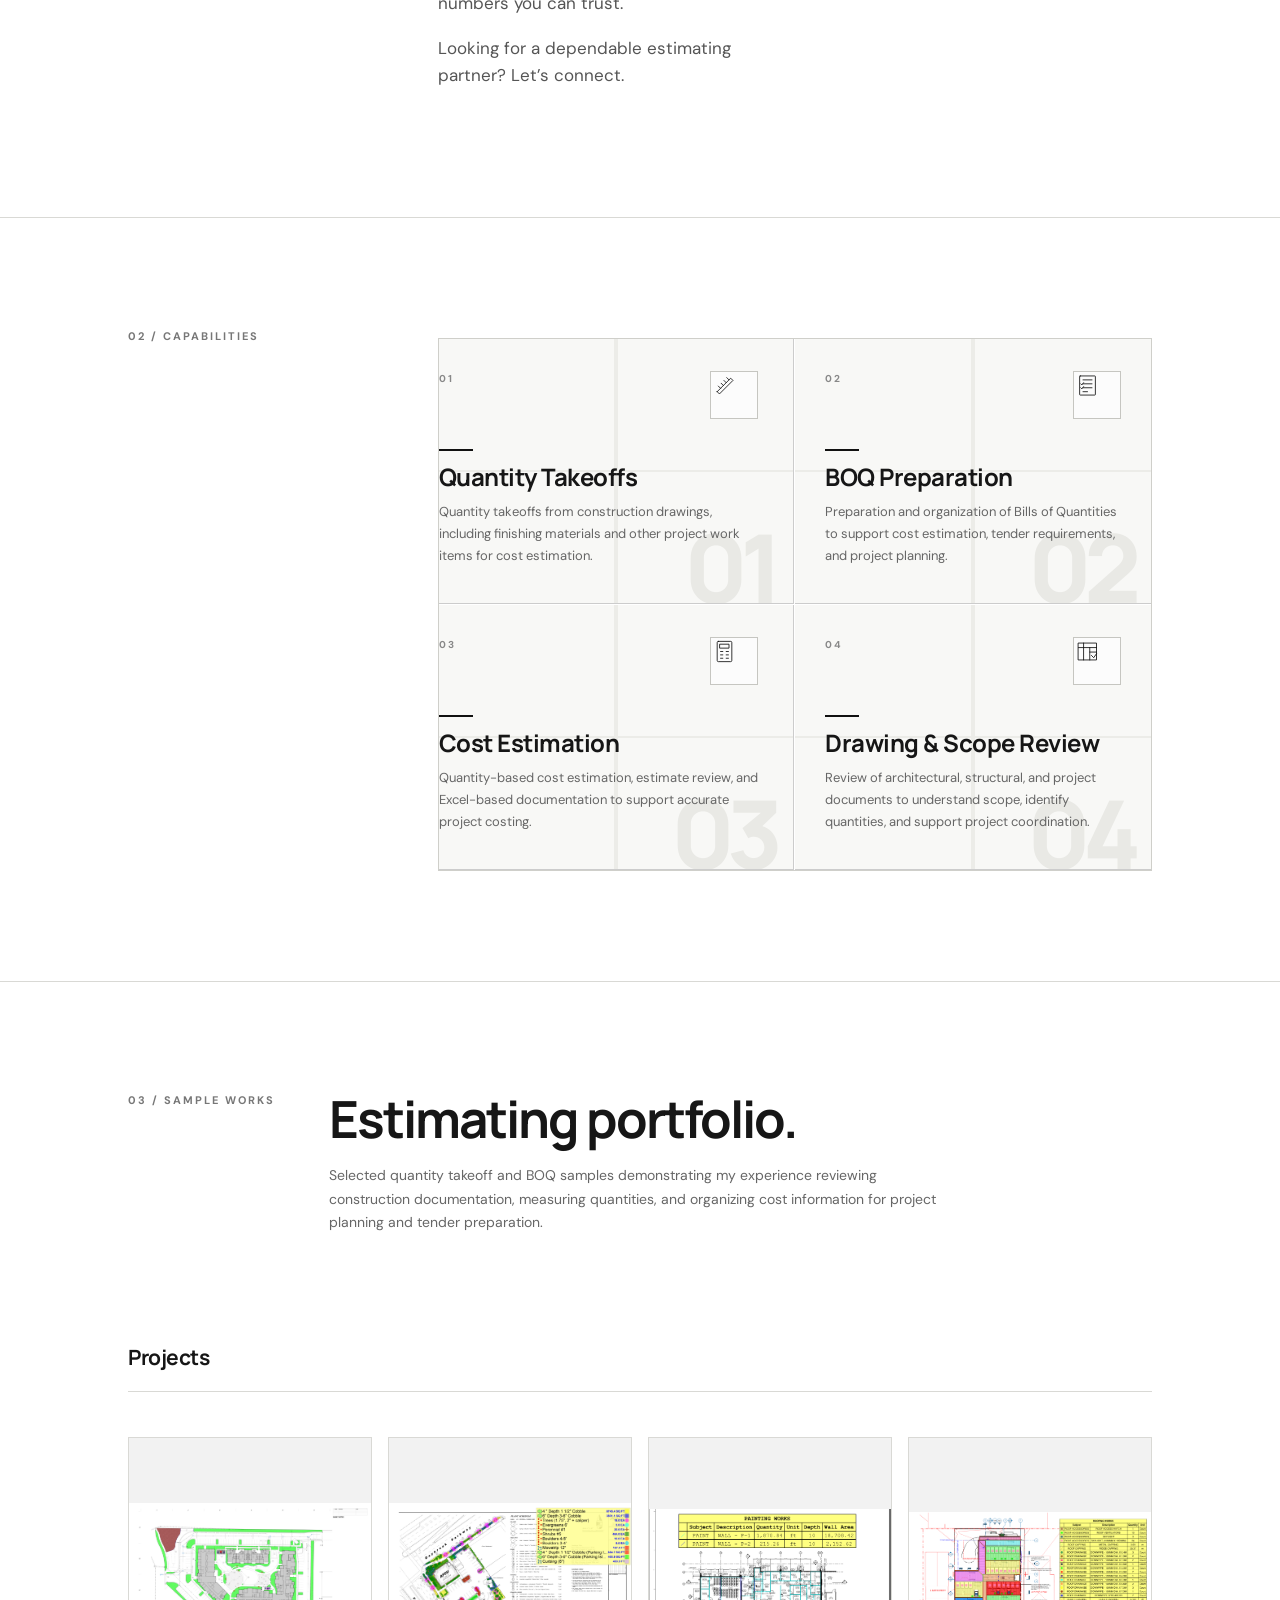
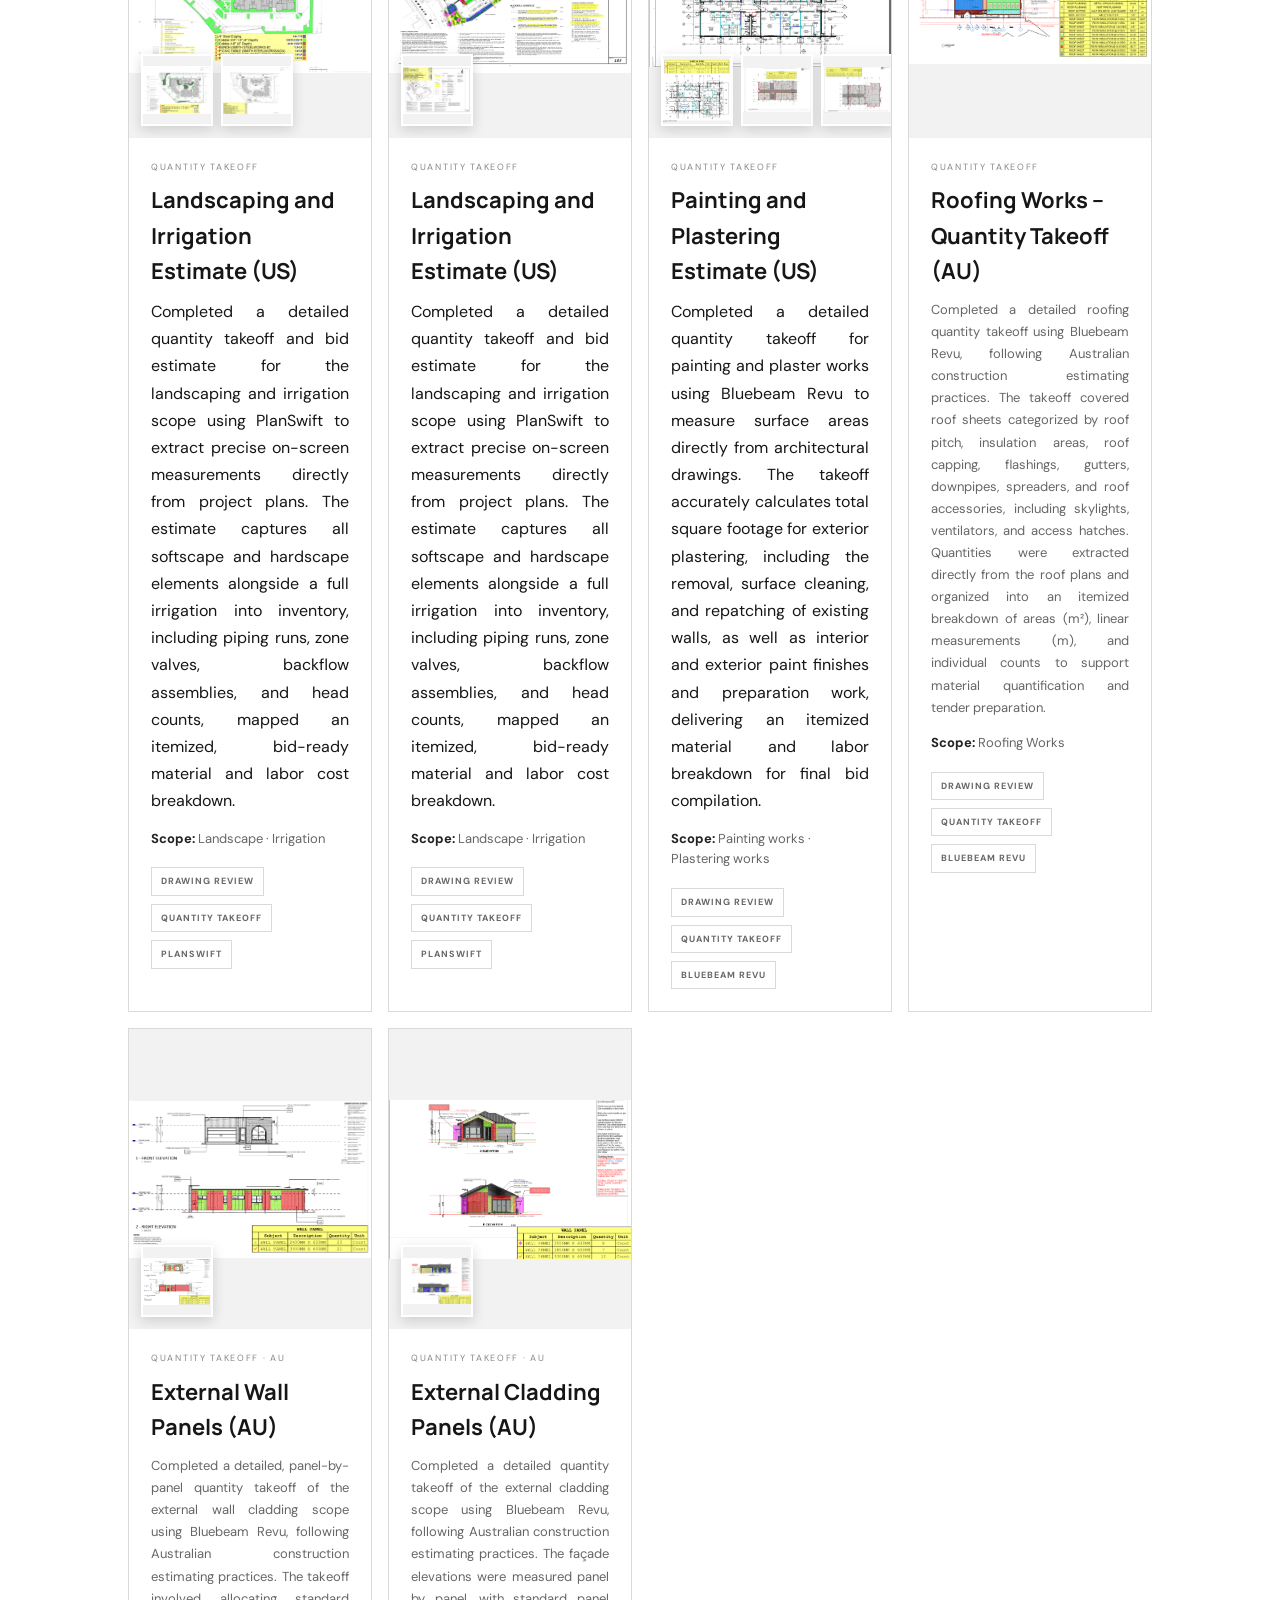
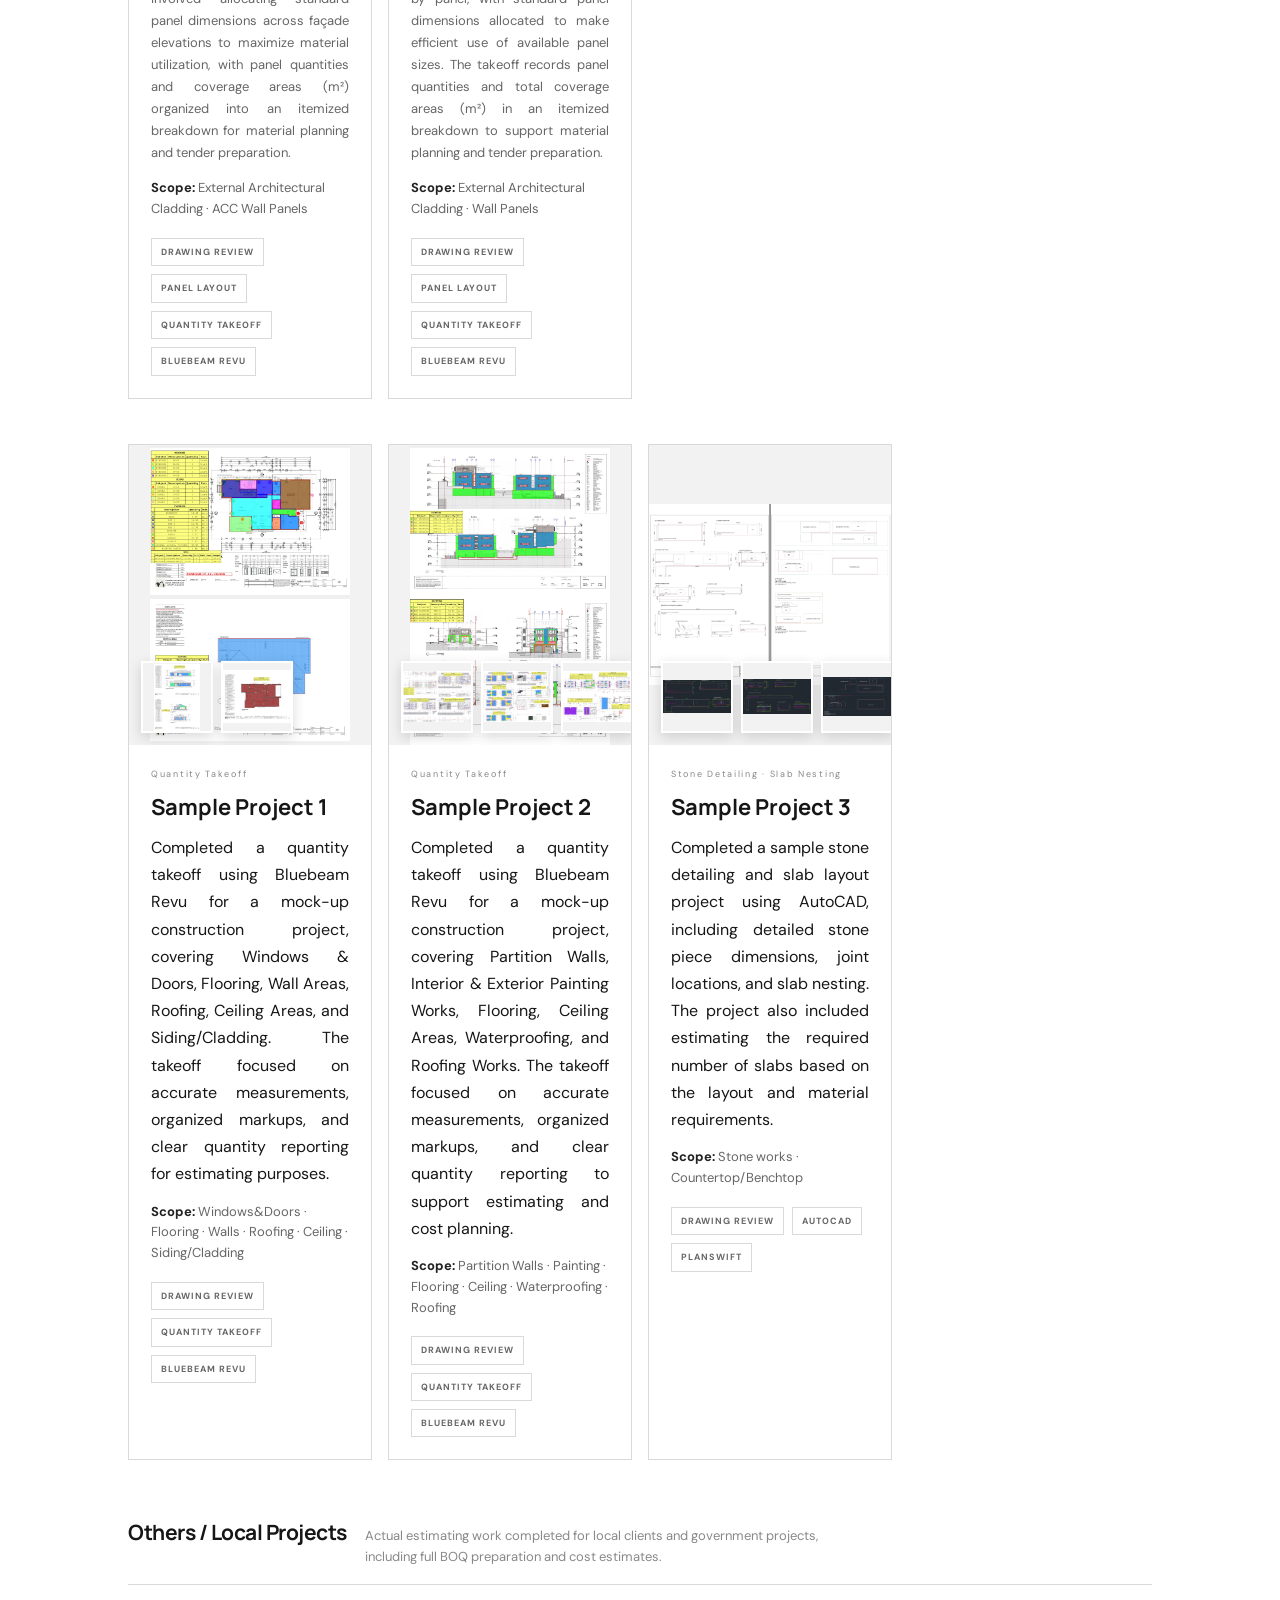
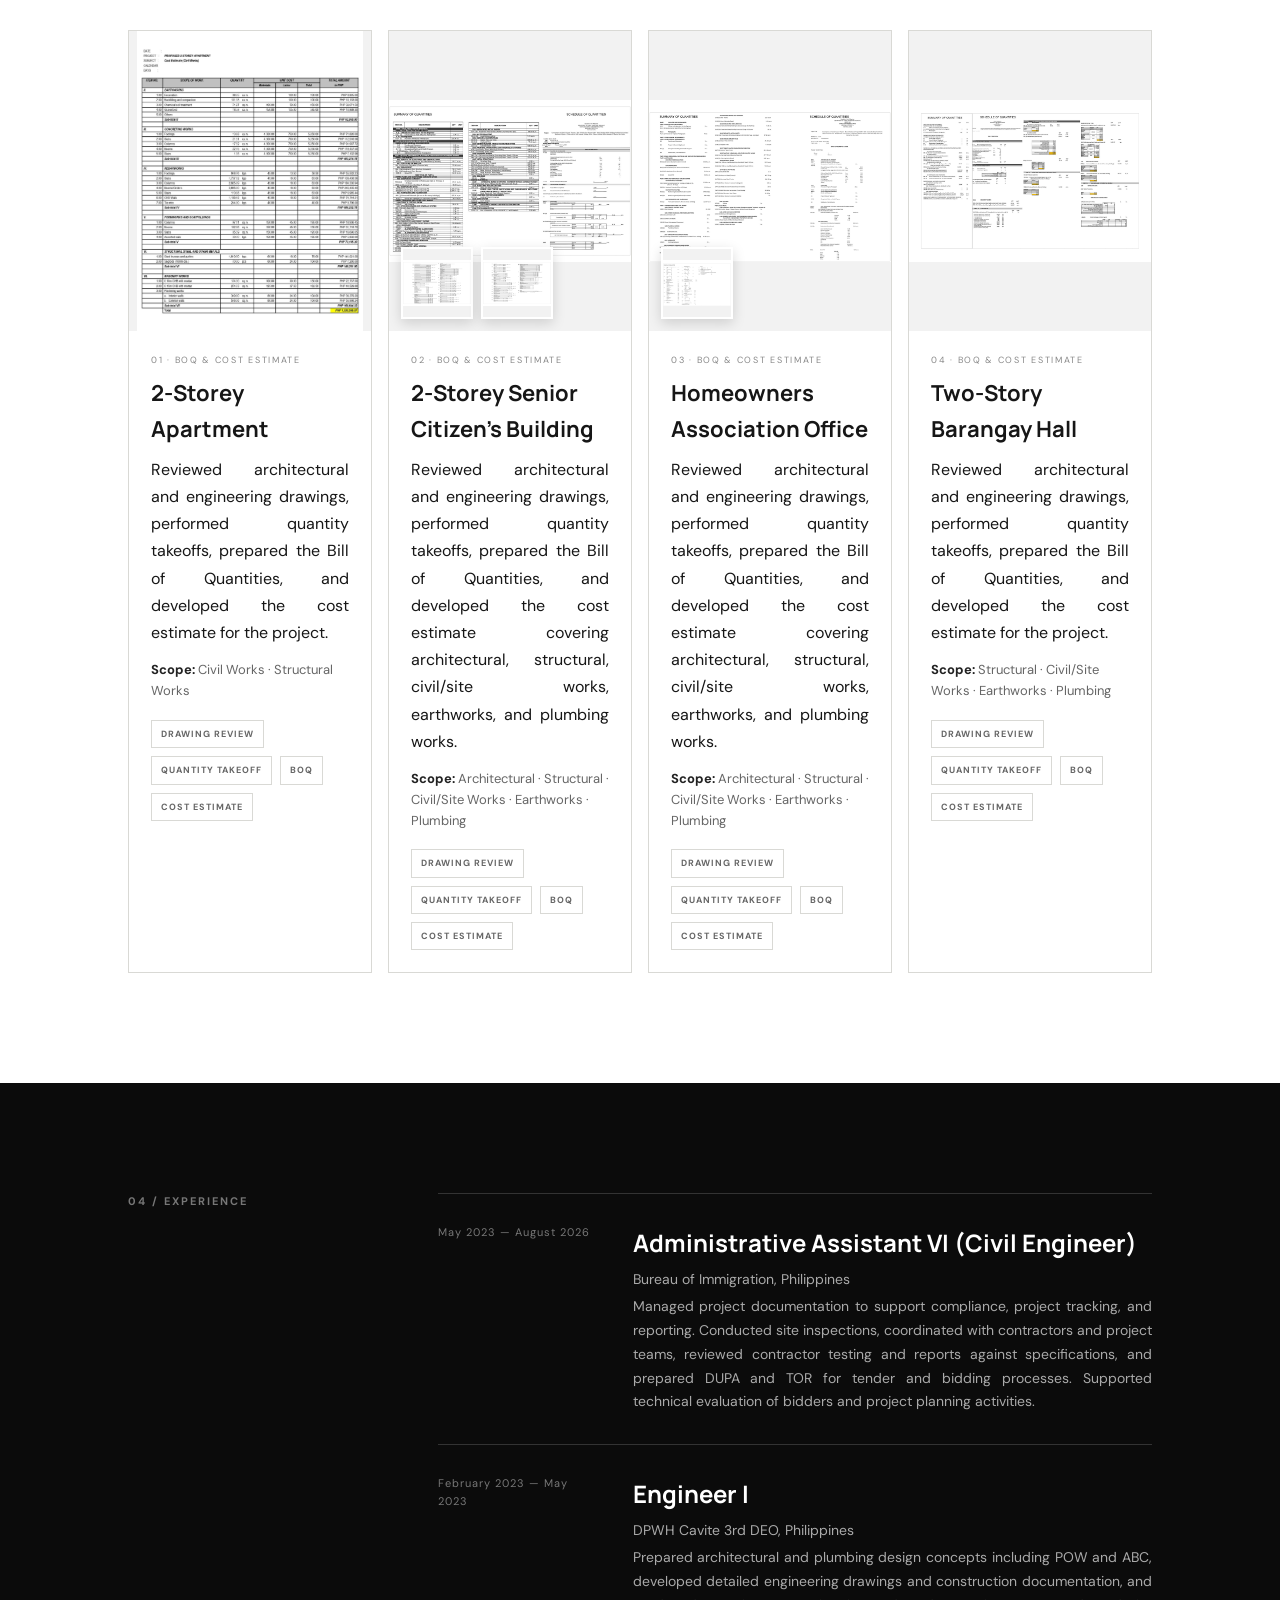
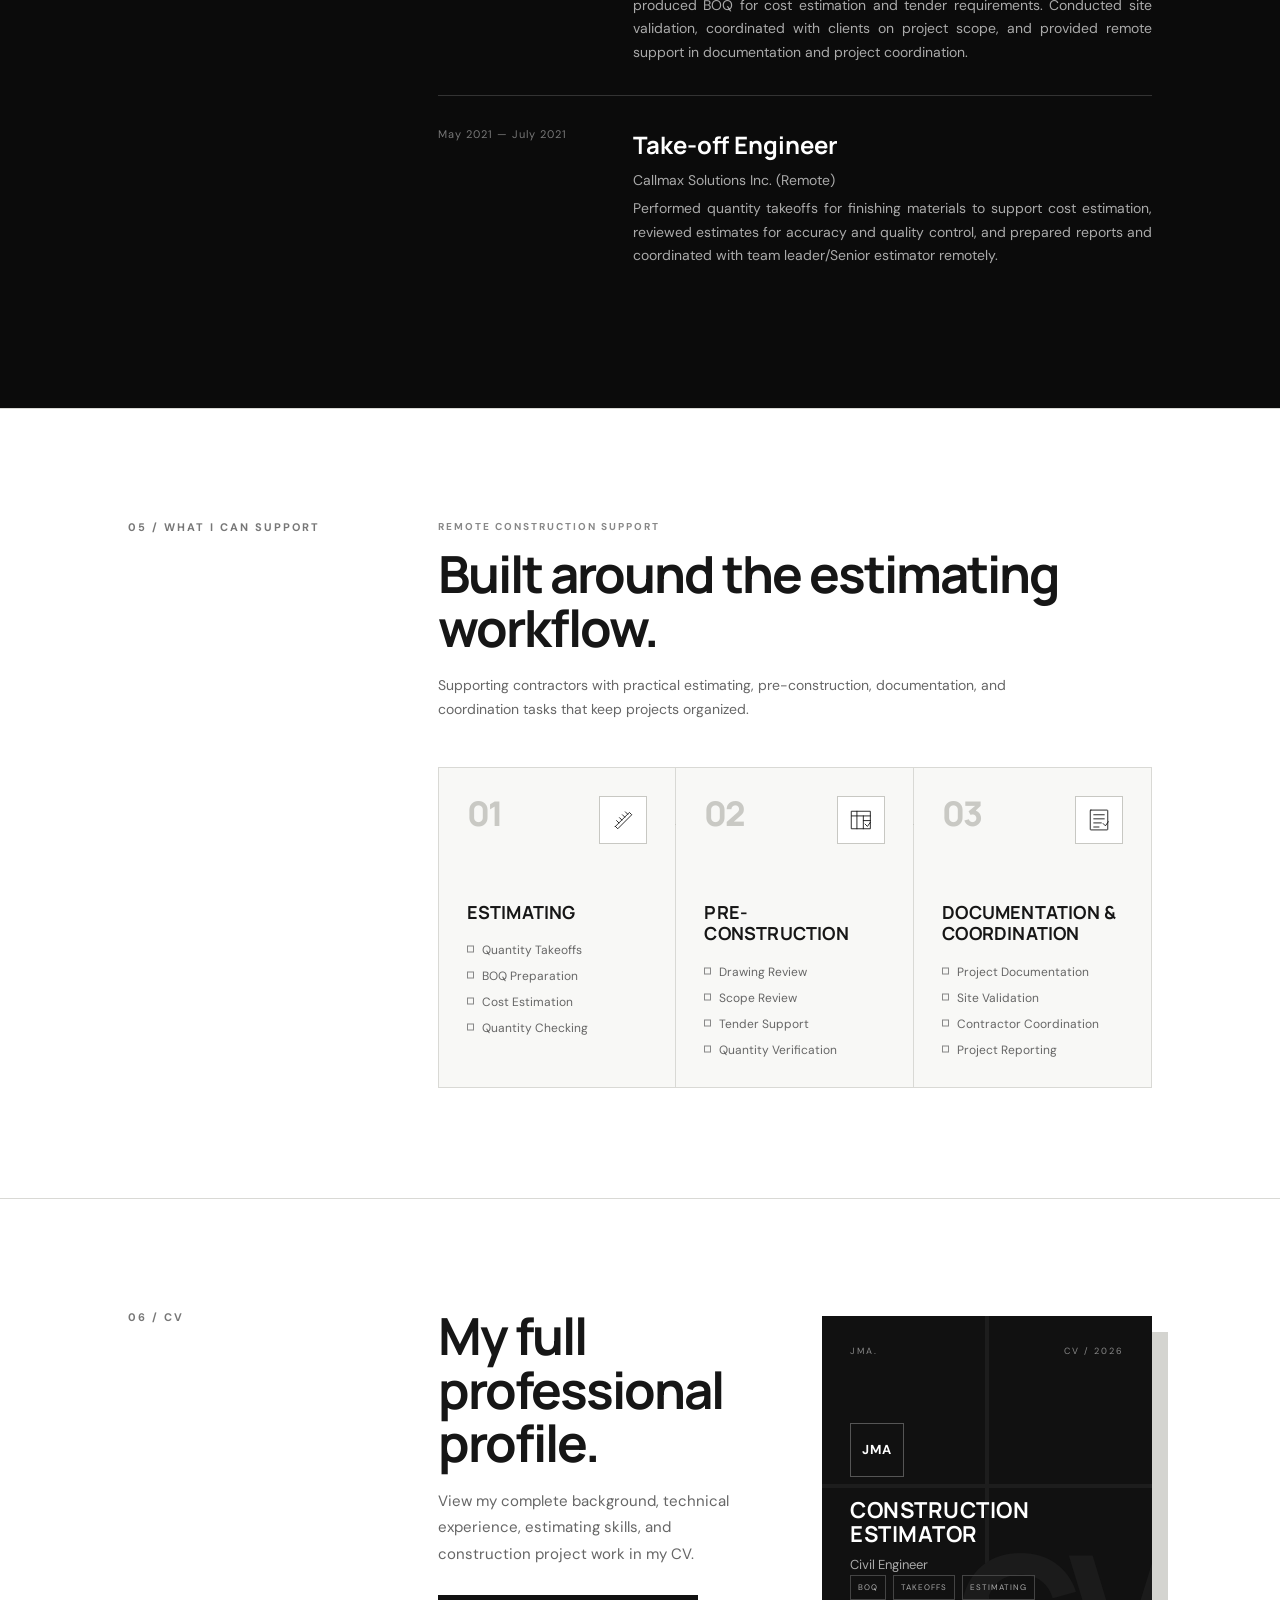
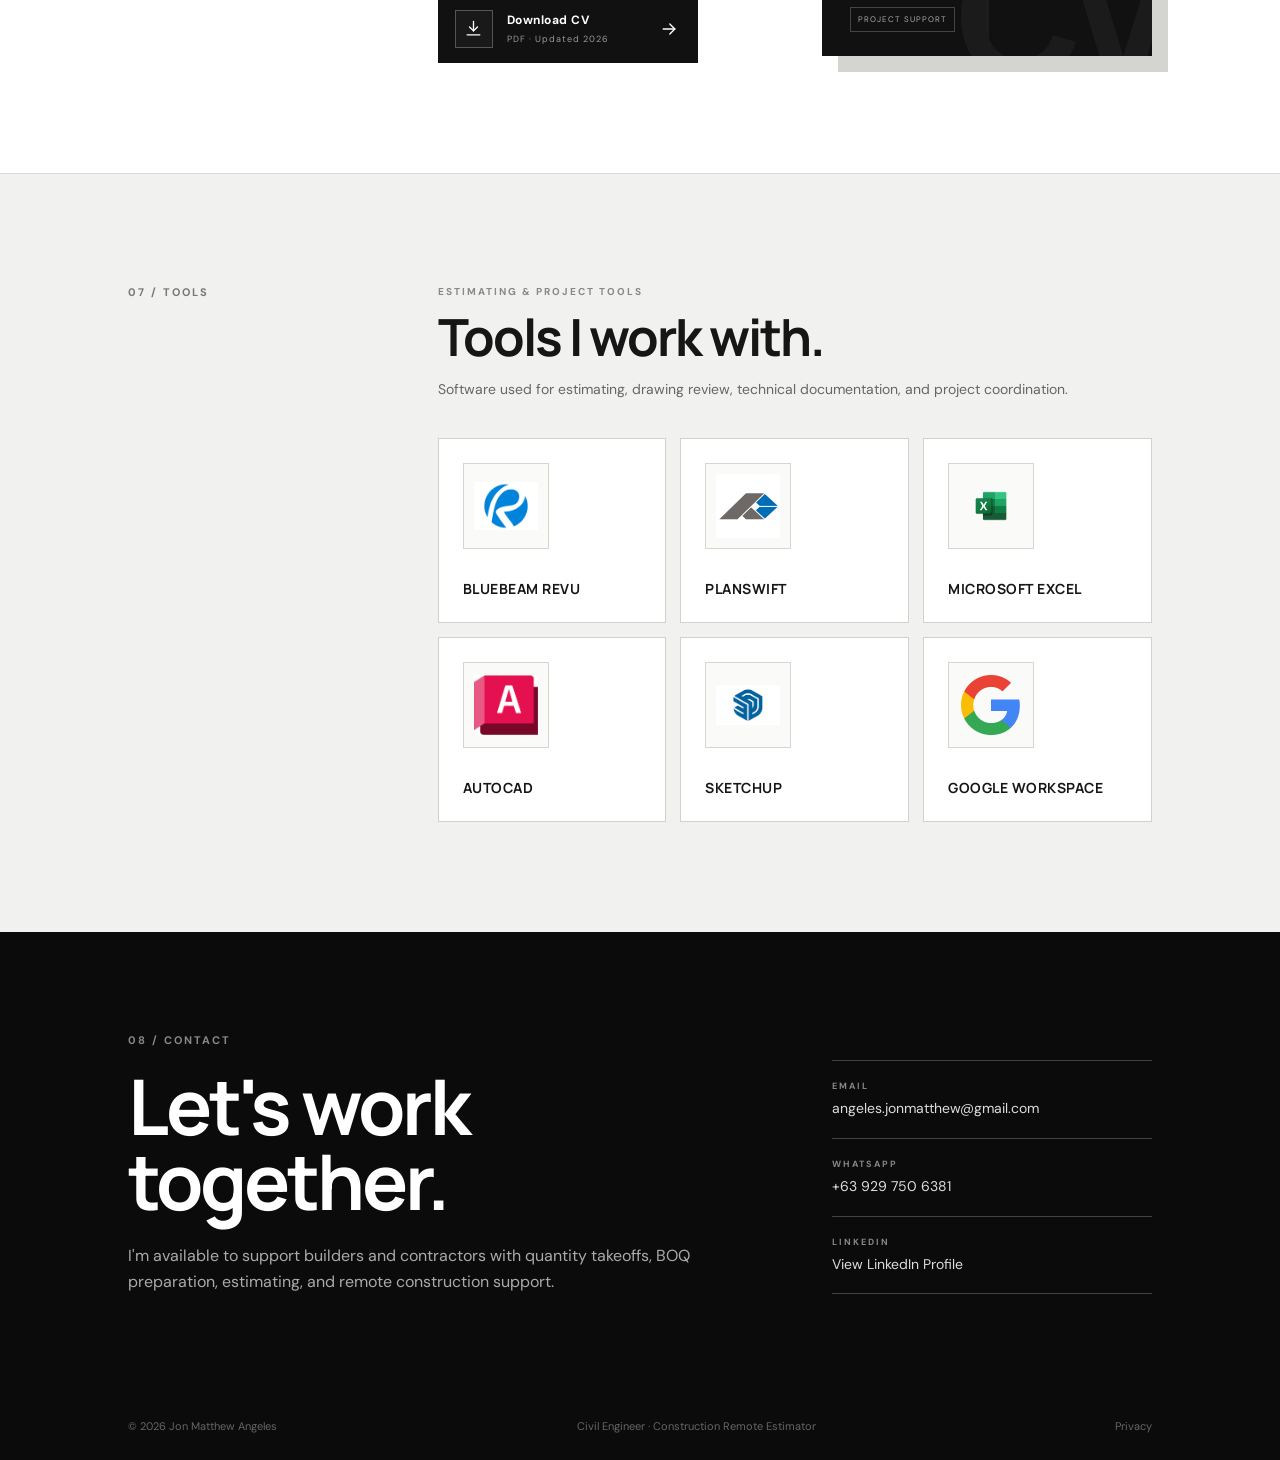
==== commit 1b234ea6: "Update index.html" ====
--- a/index.html
+++ b/index.html
@@ -444,7 +444,7 @@
 
       <p>QUANTITY TAKEOFF</p>
 
-      <h3>Painting and Plastering Estimate</h3>
+      <h3>Painting and Plastering Estimate (US)</h3>
 
       <p>
         Completed a detailed quantity takeoff for painting and plaster works using Bluebeam Revu to
@@ -524,7 +524,7 @@
   <div class="project-info">
     <p>QUANTITY TAKEOFF · AU</p>
 
-    <h3>External Wall Panels</h3>
+    <h3>External Wall Panels (AU)</h3>
 
     <p class="project-description">
       Completed a detailed, panel-by-panel quantity takeoff of the external wall cladding scope using Bluebeam Revu,
@@ -566,7 +566,7 @@
   <div class="project-info">
     <p>QUANTITY TAKEOFF · AU</p>
 
-    <h3>External Cladding Panels</h3>
+    <h3>External Cladding Panels (AU)</h3>
 
     <p class="project-description">
       Completed a detailed quantity takeoff of the external cladding scope using Bluebeam Revu, following Australian
@@ -1370,6 +1370,118 @@
   <span>Civil Engineer · Construction Remote Estimator</span>
   <a href="privacy.html">Privacy</a>
 </footer>
+  <!-- IMAGE LIGHTBOX (full-screen viewer) -->
+<div class="lightbox" id="lightbox" role="dialog" aria-modal="true" aria-label="Image viewer" hidden>
+  <button class="lightbox-close" type="button" aria-label="Close full screen">&times;</button>
+  <button class="lightbox-nav lightbox-prev" type="button" aria-label="Previous image">&#10094;</button>
+  <div class="lightbox-stage"><img class="lightbox-img" alt="" draggable="false"></div>
+  <button class="lightbox-nav lightbox-next" type="button" aria-label="Next image">&#10095;</button>
+  <div class="lightbox-count" aria-live="polite"></div>
+</div>
+
+<script>
+(function () {
+  const box   = document.getElementById("lightbox");
+  const img   = box.querySelector(".lightbox-img");
+  const count = box.querySelector(".lightbox-count");
+  const btnClose = box.querySelector(".lightbox-close");
+  const btnPrev  = box.querySelector(".lightbox-prev");
+  const btnNext  = box.querySelector(".lightbox-next");
+
+  let group = [], index = 0, lastFocus = null;
+
+  // Turn project image links into full-screen triggers (no direct file link / new tab)
+  document.querySelectorAll(".project-image a").forEach(a => {
+    a.dataset.full = a.getAttribute("href");
+    a.dataset.alt  = (a.querySelector("img") || {}).alt || "";
+    a.removeAttribute("href");
+    a.removeAttribute("target");
+    a.removeAttribute("rel");
+    a.setAttribute("role", "button");
+    a.setAttribute("tabindex", "0");
+    a.style.cursor = "zoom-in";
+
+    const open = e => { e.preventDefault(); openBox(a); };
+    a.addEventListener("click", open);
+    a.addEventListener("keydown", e => {
+      if (e.key === "Enter" || e.key === " ") open(e);
+    });
+  });
+
+  // Block drag-save and right-click / long-press menu on portfolio images
+  const guard = e => {
+    if (e.target.closest(".project-image, .lightbox")) e.preventDefault();
+  };
+  document.addEventListener("contextmenu", guard);
+  document.addEventListener("dragstart", guard);
+  document.querySelectorAll(".project-image img").forEach(i => i.setAttribute("draggable", "false"));
+
+  function show() {
+    const a = group[index];
+    img.src = a.dataset.full;
+    img.alt = a.dataset.alt;
+    count.textContent = group.length > 1 ? (index + 1) + " / " + group.length : "";
+    const multi = group.length > 1;
+    btnPrev.hidden = btnNext.hidden = !multi;
+  }
+
+  function openBox(a) {
+    // images in the same project card form one gallery
+    const card = a.closest(".project");
+    group = Array.from(card.querySelectorAll(".project-image a[data-full]"));
+    index = group.indexOf(a);
+    lastFocus = document.activeElement;
+    show();
+    box.hidden = false;
+    document.documentElement.classList.add("lightbox-open");
+    btnClose.focus();
+  }
+
+  function closeBox() {
+    box.hidden = true;
+    img.removeAttribute("src");
+    document.documentElement.classList.remove("lightbox-open");
+    if (lastFocus) lastFocus.focus();
+  }
+
+  function step(d) {
+    index = (index + d + group.length) % group.length;
+    show();
+  }
+
+  btnClose.addEventListener("click", closeBox);
+  btnPrev.addEventListener("click", e => { e.stopPropagation(); step(-1); });
+  btnNext.addEventListener("click", e => { e.stopPropagation(); step(1); });
+
+  // click on the dark background closes; click on the image does not
+  box.addEventListener("click", e => {
+    if (e.target === box || e.target.classList.contains("lightbox-stage")) closeBox();
+  });
+
+  document.addEventListener("keydown", e => {
+    if (box.hidden) return;
+    if (e.key === "Escape") closeBox();
+    else if (e.key === "ArrowLeft"  && group.length > 1) step(-1);
+    else if (e.key === "ArrowRight" && group.length > 1) step(1);
+    else if (e.key === "Tab") {           // keep focus inside the viewer
+      const f = Array.from(box.querySelectorAll("button:not([hidden])"));
+      const first = f[0], last = f[f.length - 1];
+      if (e.shiftKey && document.activeElement === first) { e.preventDefault(); last.focus(); }
+      else if (!e.shiftKey && document.activeElement === last) { e.preventDefault(); first.focus(); }
+    }
+  });
+
+  // swipe left/right on touch devices
+  let sx = null;
+  box.addEventListener("touchstart", e => { sx = e.touches.length === 1 ? e.touches[0].clientX : null; }, { passive: true });
+  box.addEventListener("touchend", e => {
+    if (sx === null || group.length < 2) return;
+    const dx = e.changedTouches[0].clientX - sx;
+    if (Math.abs(dx) > 60) step(dx < 0 ? 1 : -1);
+    sx = null;
+  }, { passive: true });
+})();
+</script>
 <script>
   const menuToggle = document.querySelector(".menu-toggle");
   const nav = document.querySelector(".nav nav");
--- a/styles.css
+++ b/styles.css
@@ -2215,3 +2215,121 @@
   text-justify: inter-word;
   margin-top: 10px;
 }
+/* =========================
+   FULL-SCREEN IMAGE VIEWER
+========================= */
+
+.project-image img,
+.lightbox-img {
+  -webkit-user-select: none;
+  user-select: none;
+  -webkit-touch-callout: none;   /* iOS: no long-press save menu */
+  -webkit-user-drag: none;
+}
+
+html.lightbox-open,
+html.lightbox-open body {
+  overflow: hidden;
+  overscroll-behavior: none;
+}
+
+/* "body > .lightbox" outranks the mobile "body > *" rule above */
+#lightbox {
+  position: fixed;
+  top: 0;
+  right: 0;
+  bottom: 0;
+  left: 0;
+  z-index: 99999;
+  display: flex;
+  align-items: center;
+  justify-content: center;
+  background: rgba(0, 0, 0, 0.94);
+}
+
+#lightbox[hidden] {
+  display: none;
+}
+
+.lightbox-stage {
+  width: 100%;
+  height: 100%;
+  display: flex;
+  align-items: center;
+  justify-content: center;
+  padding: 64px 16px;
+  box-sizing: border-box;
+}
+
+.lightbox-img {
+  max-width: 100%;
+  max-height: 100%;
+  object-fit: contain;
+  pointer-events: none;          /* blocks right-click / long-press on the image itself */
+  background: #fff;
+}
+
+.lightbox-close,
+.lightbox-nav {
+  position: absolute;
+  z-index: 2;
+  display: flex;
+  align-items: center;
+  justify-content: center;
+  border: 1px solid rgba(255, 255, 255, 0.35);
+  background: rgba(20, 20, 20, 0.75);
+  color: #fff;
+  font-family: "DM Sans", sans-serif;
+  cursor: pointer;
+  -webkit-tap-highlight-color: transparent;
+  transition: background 0.2s ease;
+}
+
+.lightbox-close:hover,
+.lightbox-nav:hover,
+.lightbox-close:focus-visible,
+.lightbox-nav:focus-visible {
+  background: #fff;
+  color: #111;
+  outline: none;
+}
+
+.lightbox-close {
+  top: max(14px, env(safe-area-inset-top));
+  right: max(14px, env(safe-area-inset-right));
+  width: 48px;
+  height: 48px;
+  font-size: 32px;
+  line-height: 1;
+}
+
+.lightbox-nav {
+  top: 50%;
+  transform: translateY(-50%);
+  width: 44px;
+  height: 64px;
+  font-size: 20px;
+}
+
+.lightbox-nav[hidden] {
+  display: none;
+}
+
+.lightbox-prev { left: max(10px, env(safe-area-inset-left)); }
+.lightbox-next { right: max(10px, env(safe-area-inset-right)); }
+
+.lightbox-count {
+  position: absolute;
+  bottom: max(16px, env(safe-area-inset-bottom));
+  left: 50%;
+  transform: translateX(-50%);
+  color: #fff;
+  font-family: "DM Sans", sans-serif;
+  font-size: 12px;
+  letter-spacing: 1px;
+}
+
+@media (max-width: 700px) {
+  .lightbox-stage { padding: 64px 0; }
+  .lightbox-nav { width: 38px; height: 56px; background: rgba(20, 20, 20, 0.55); }
+}
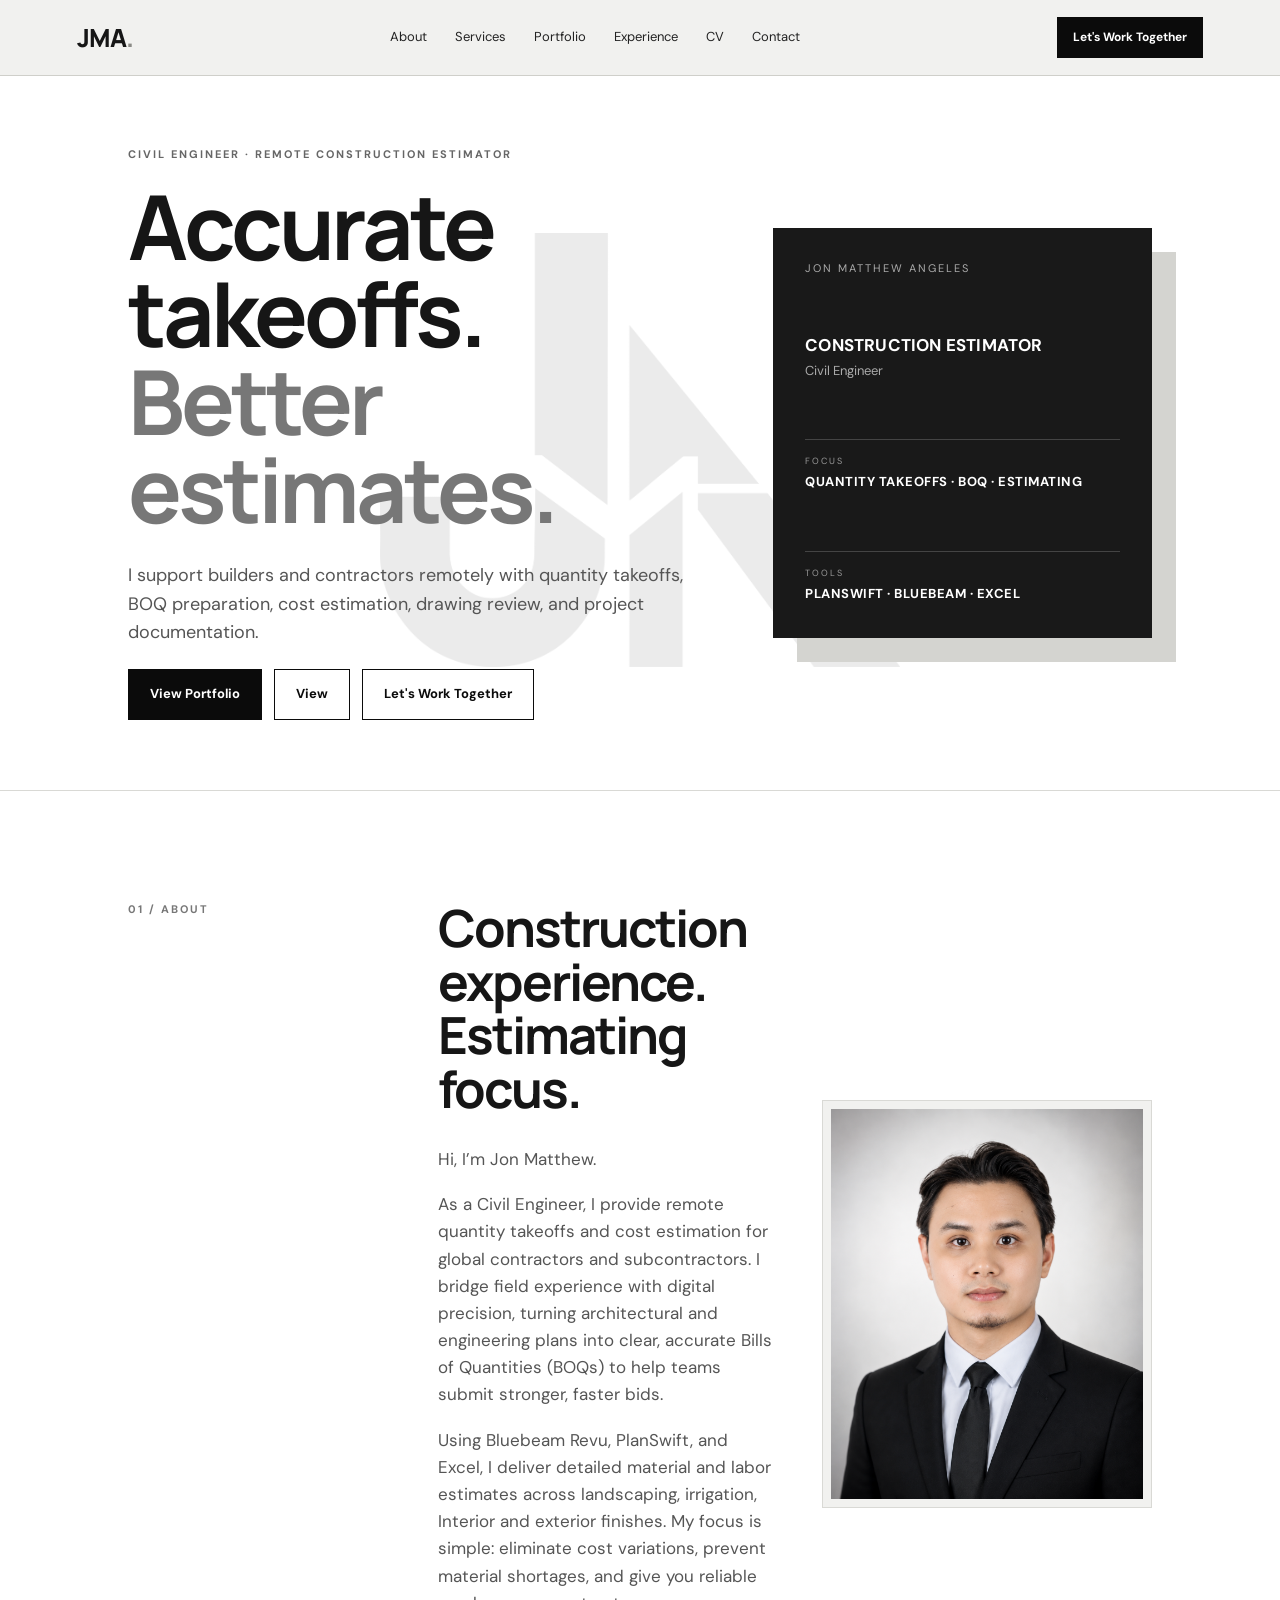
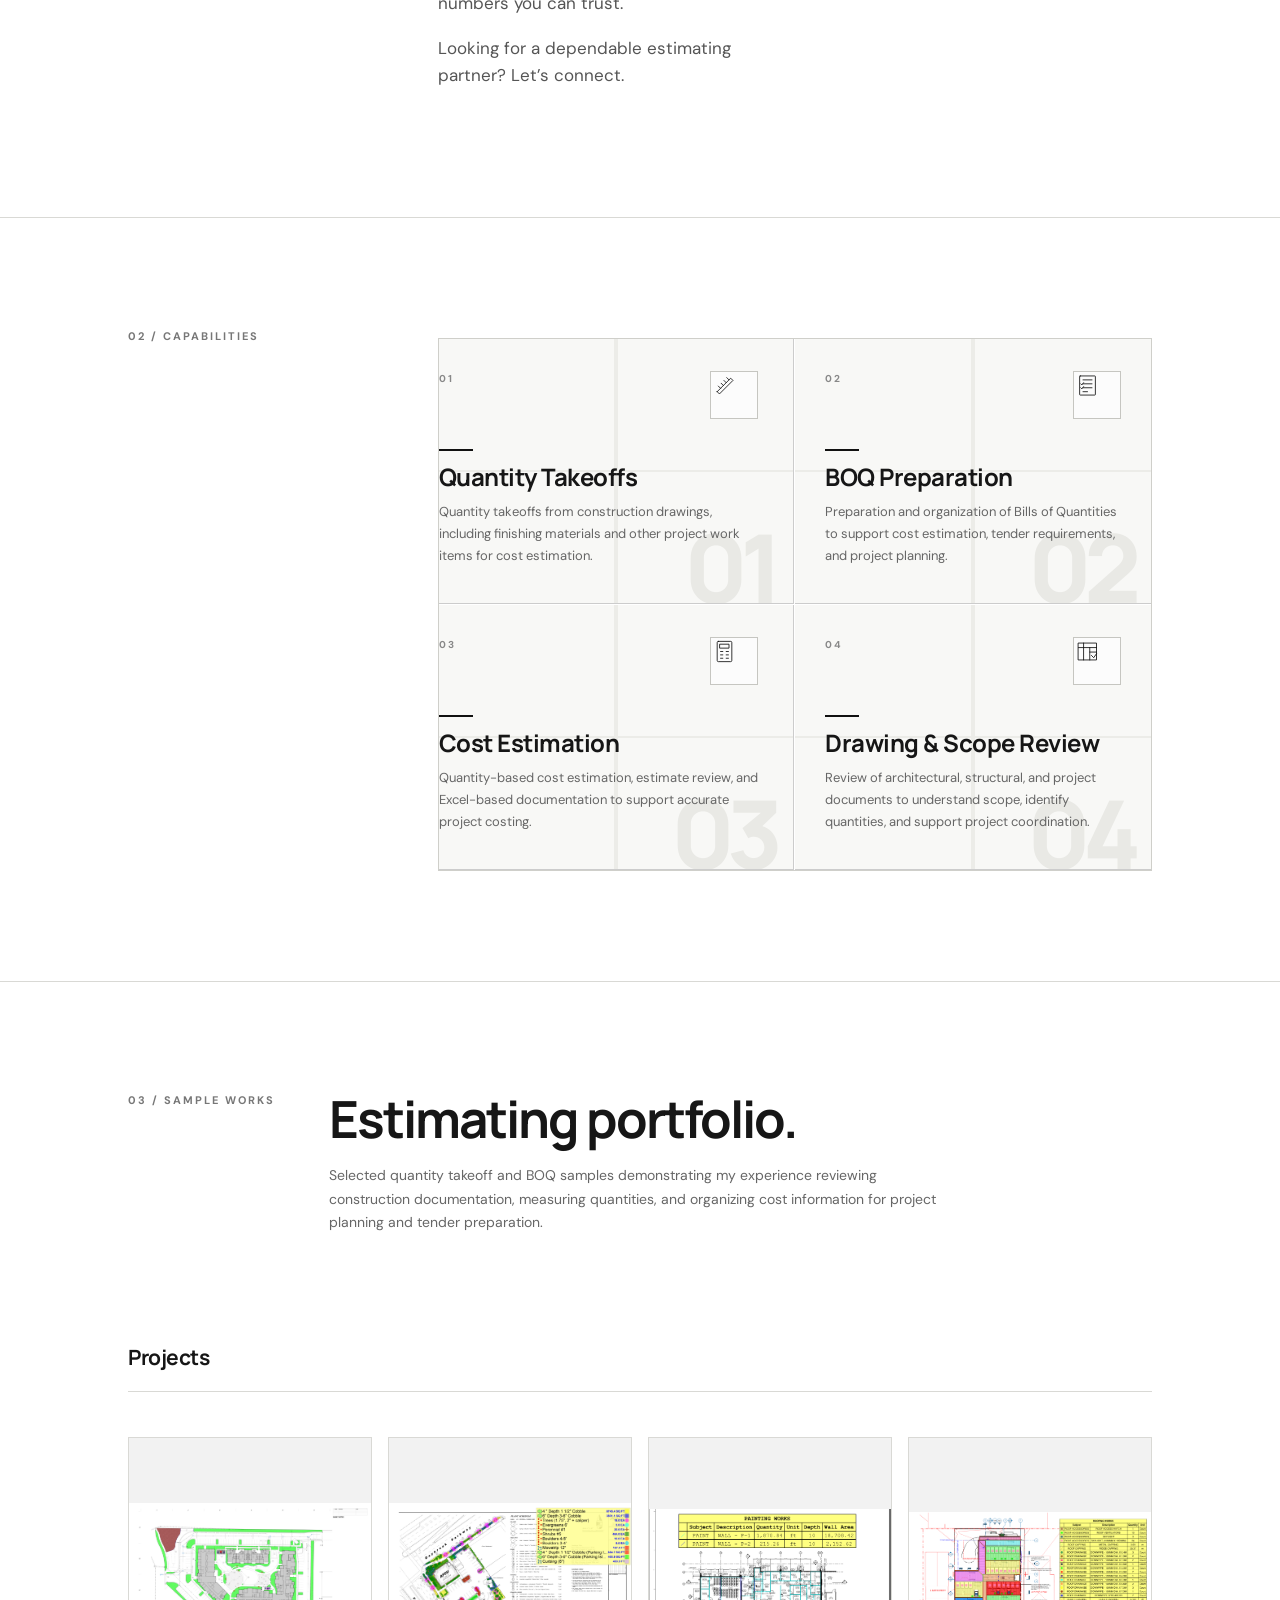
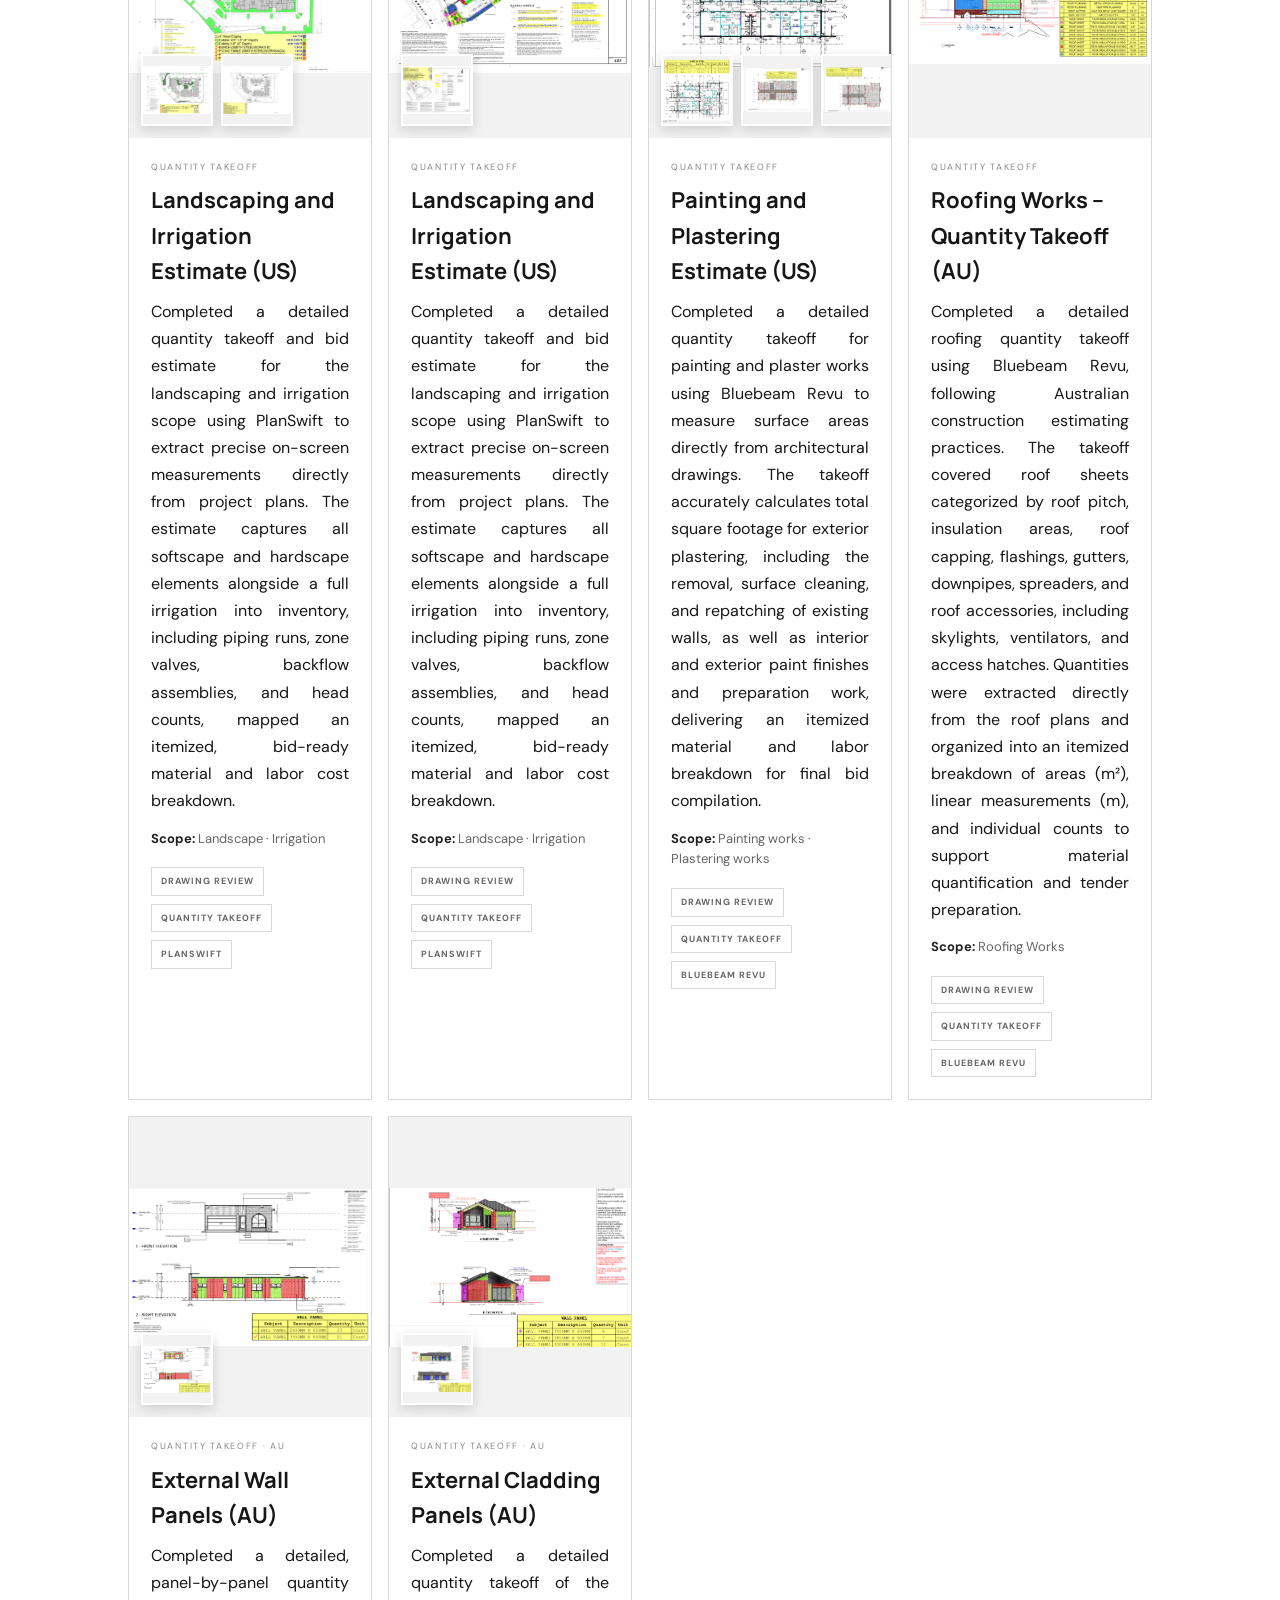
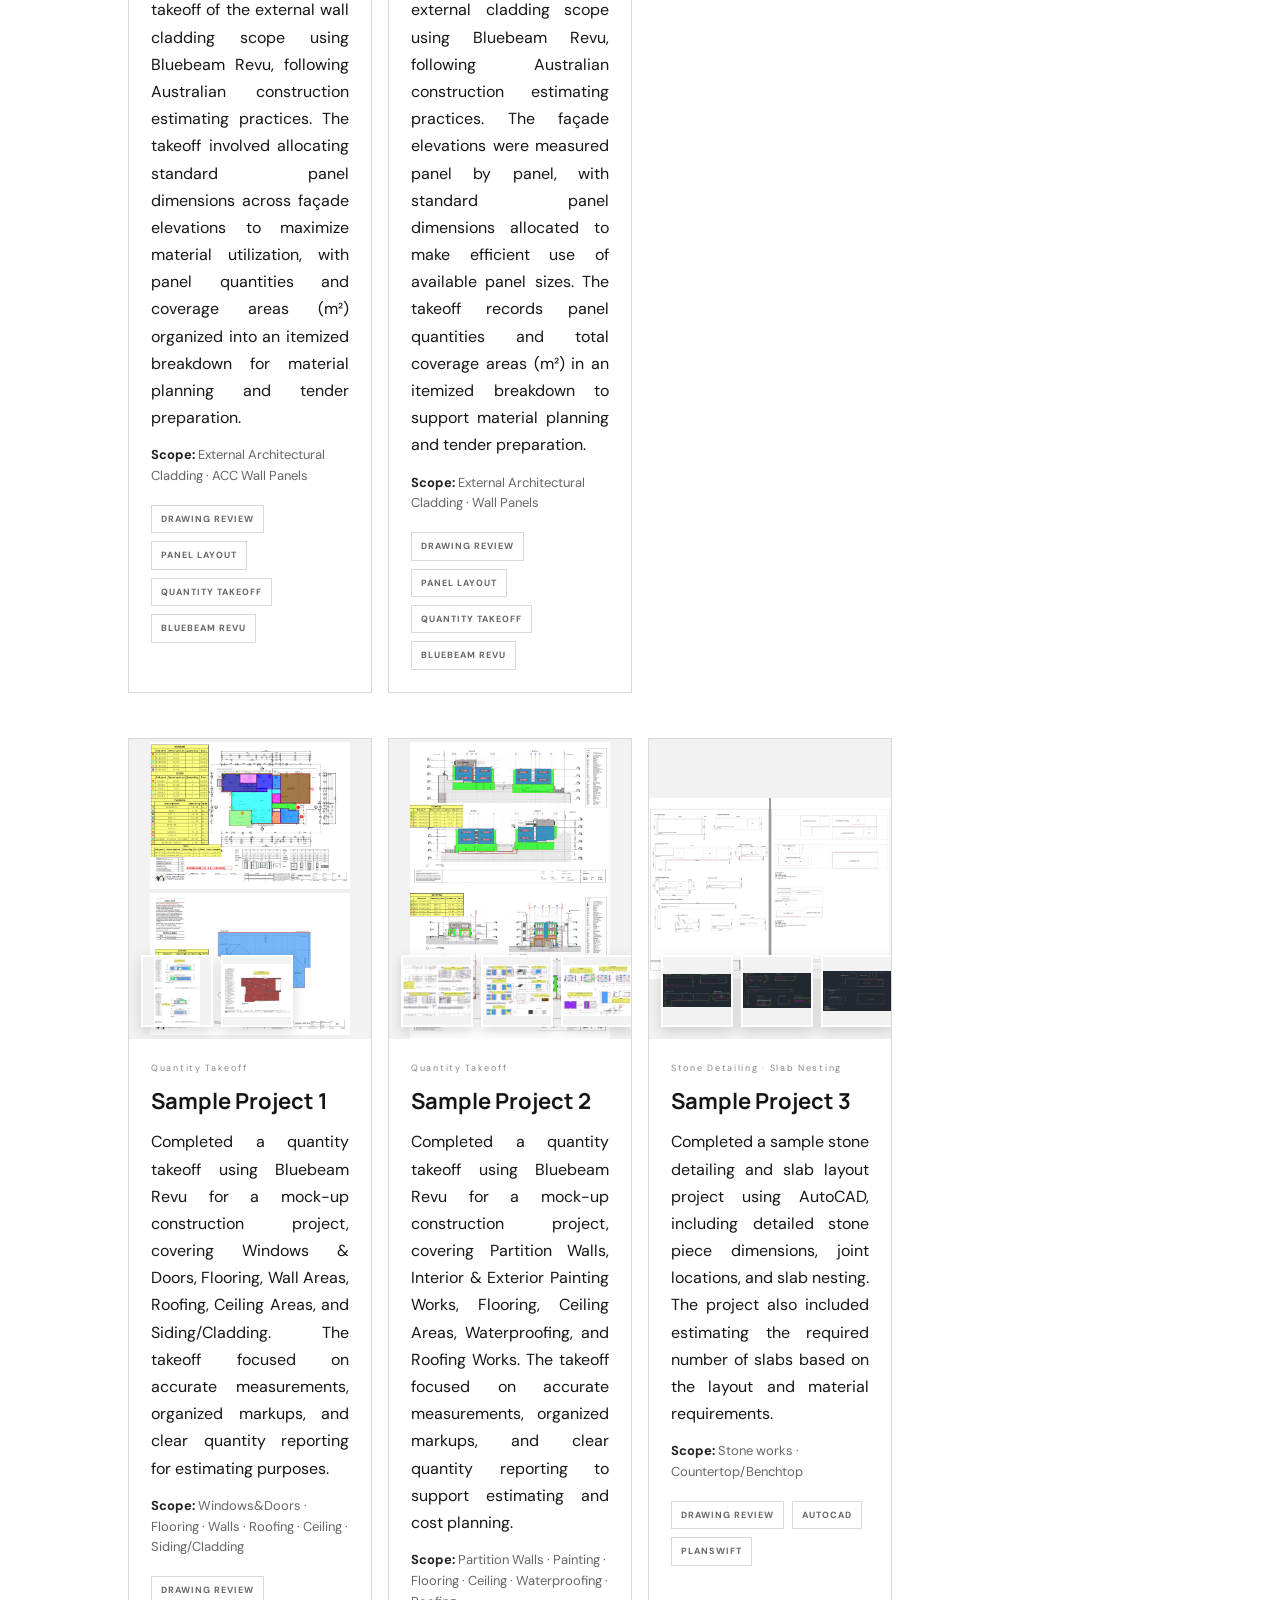
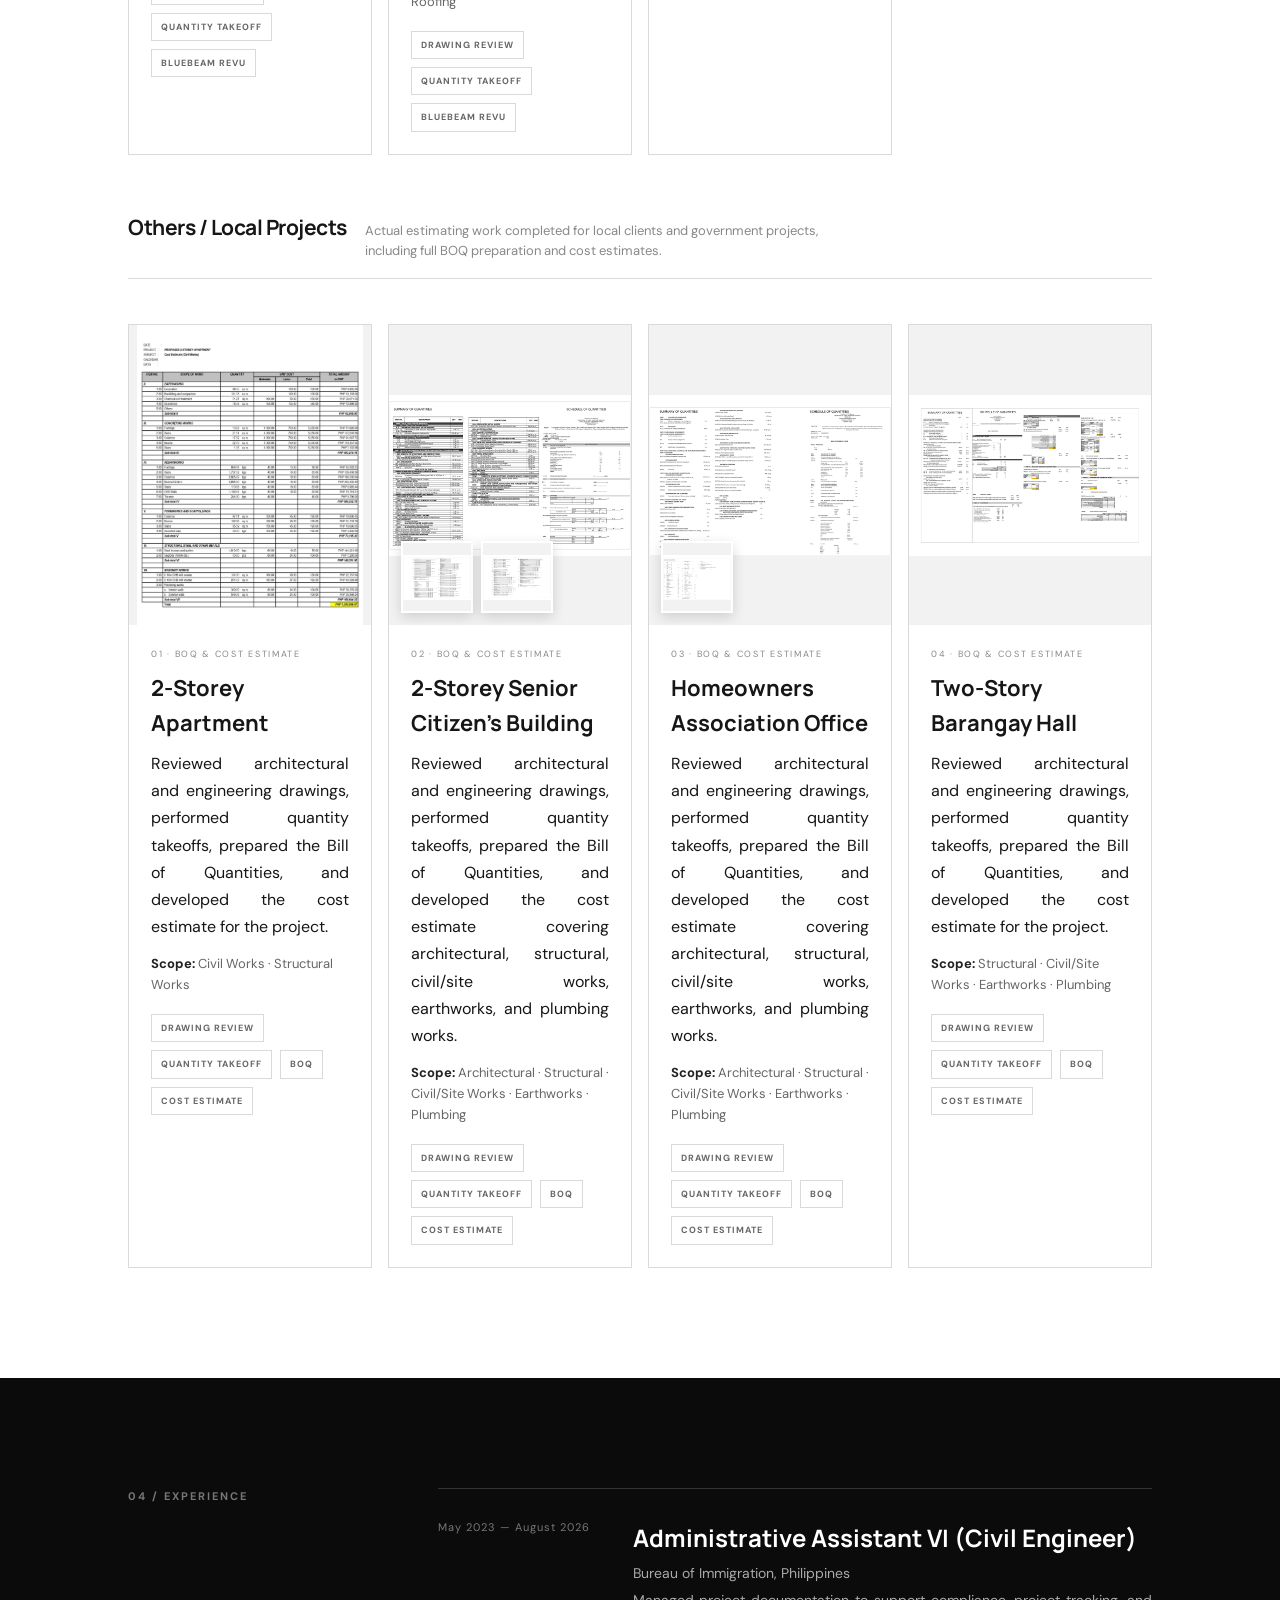
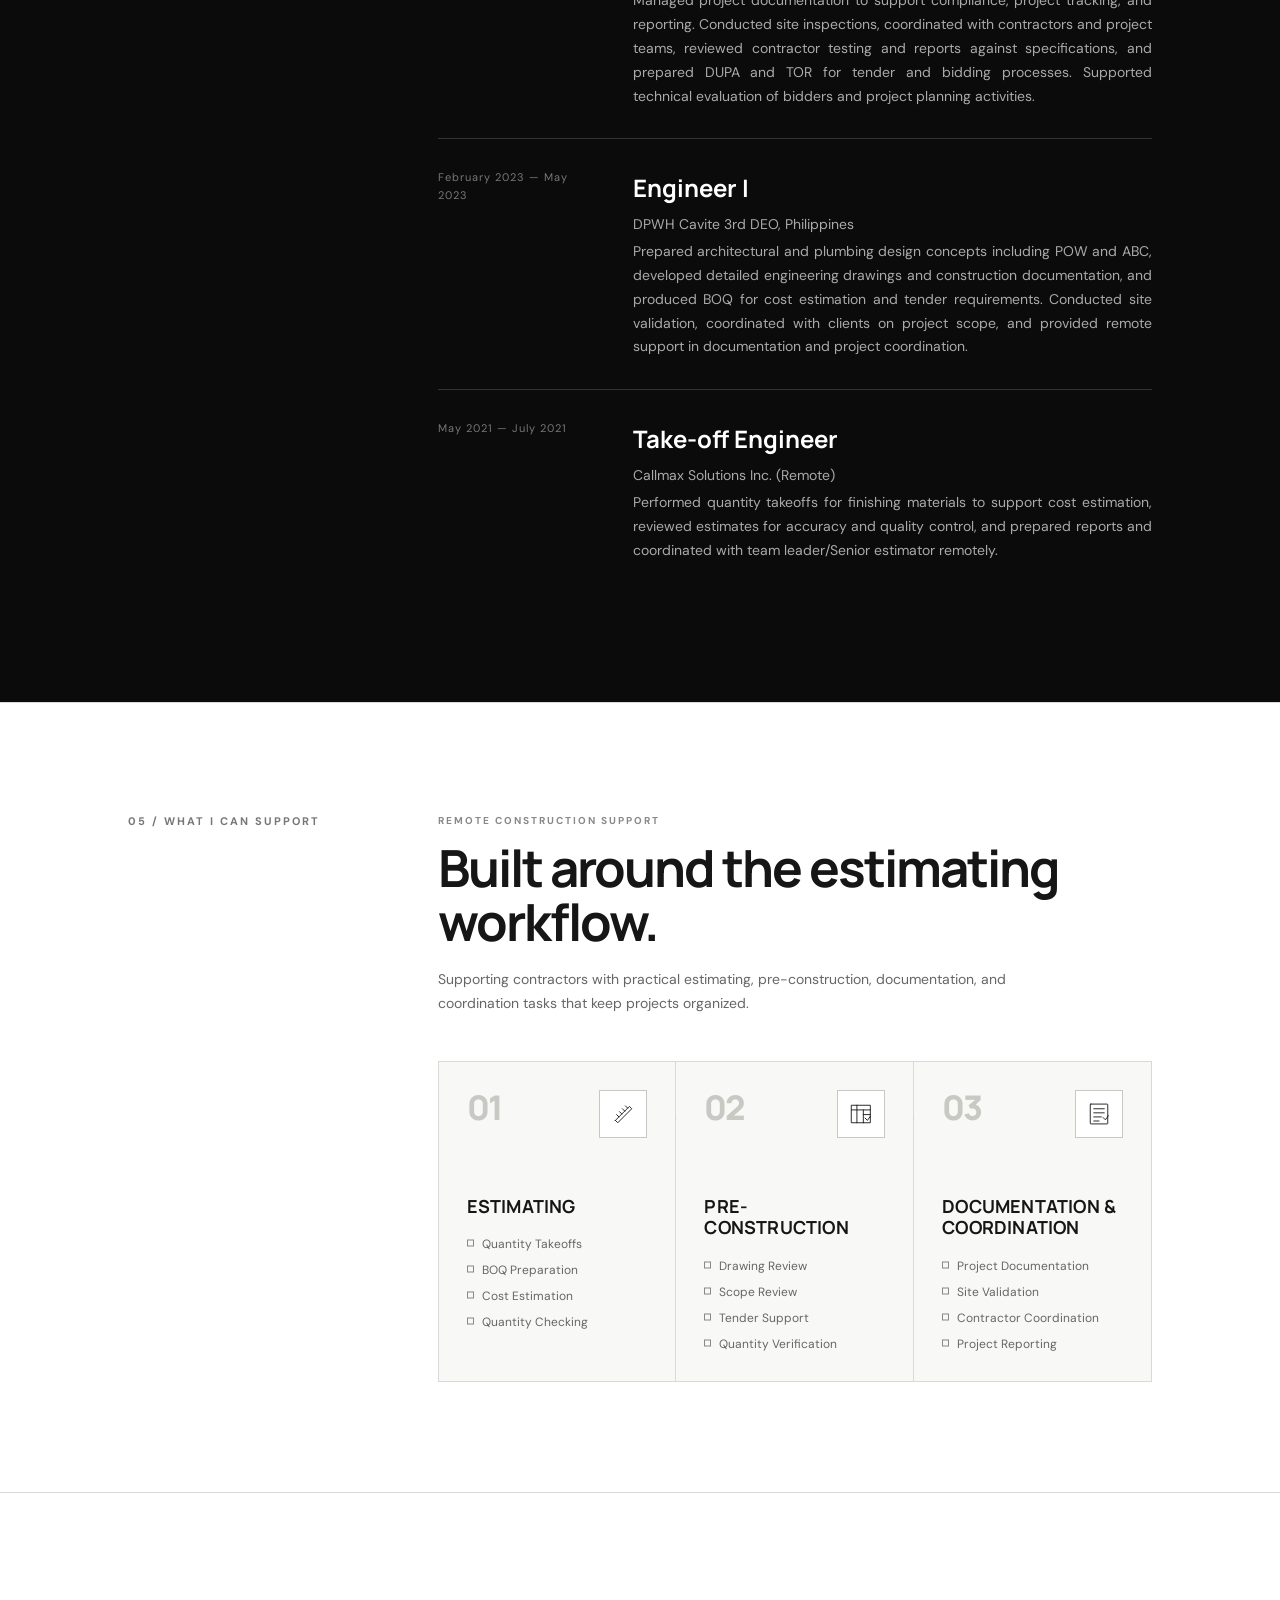
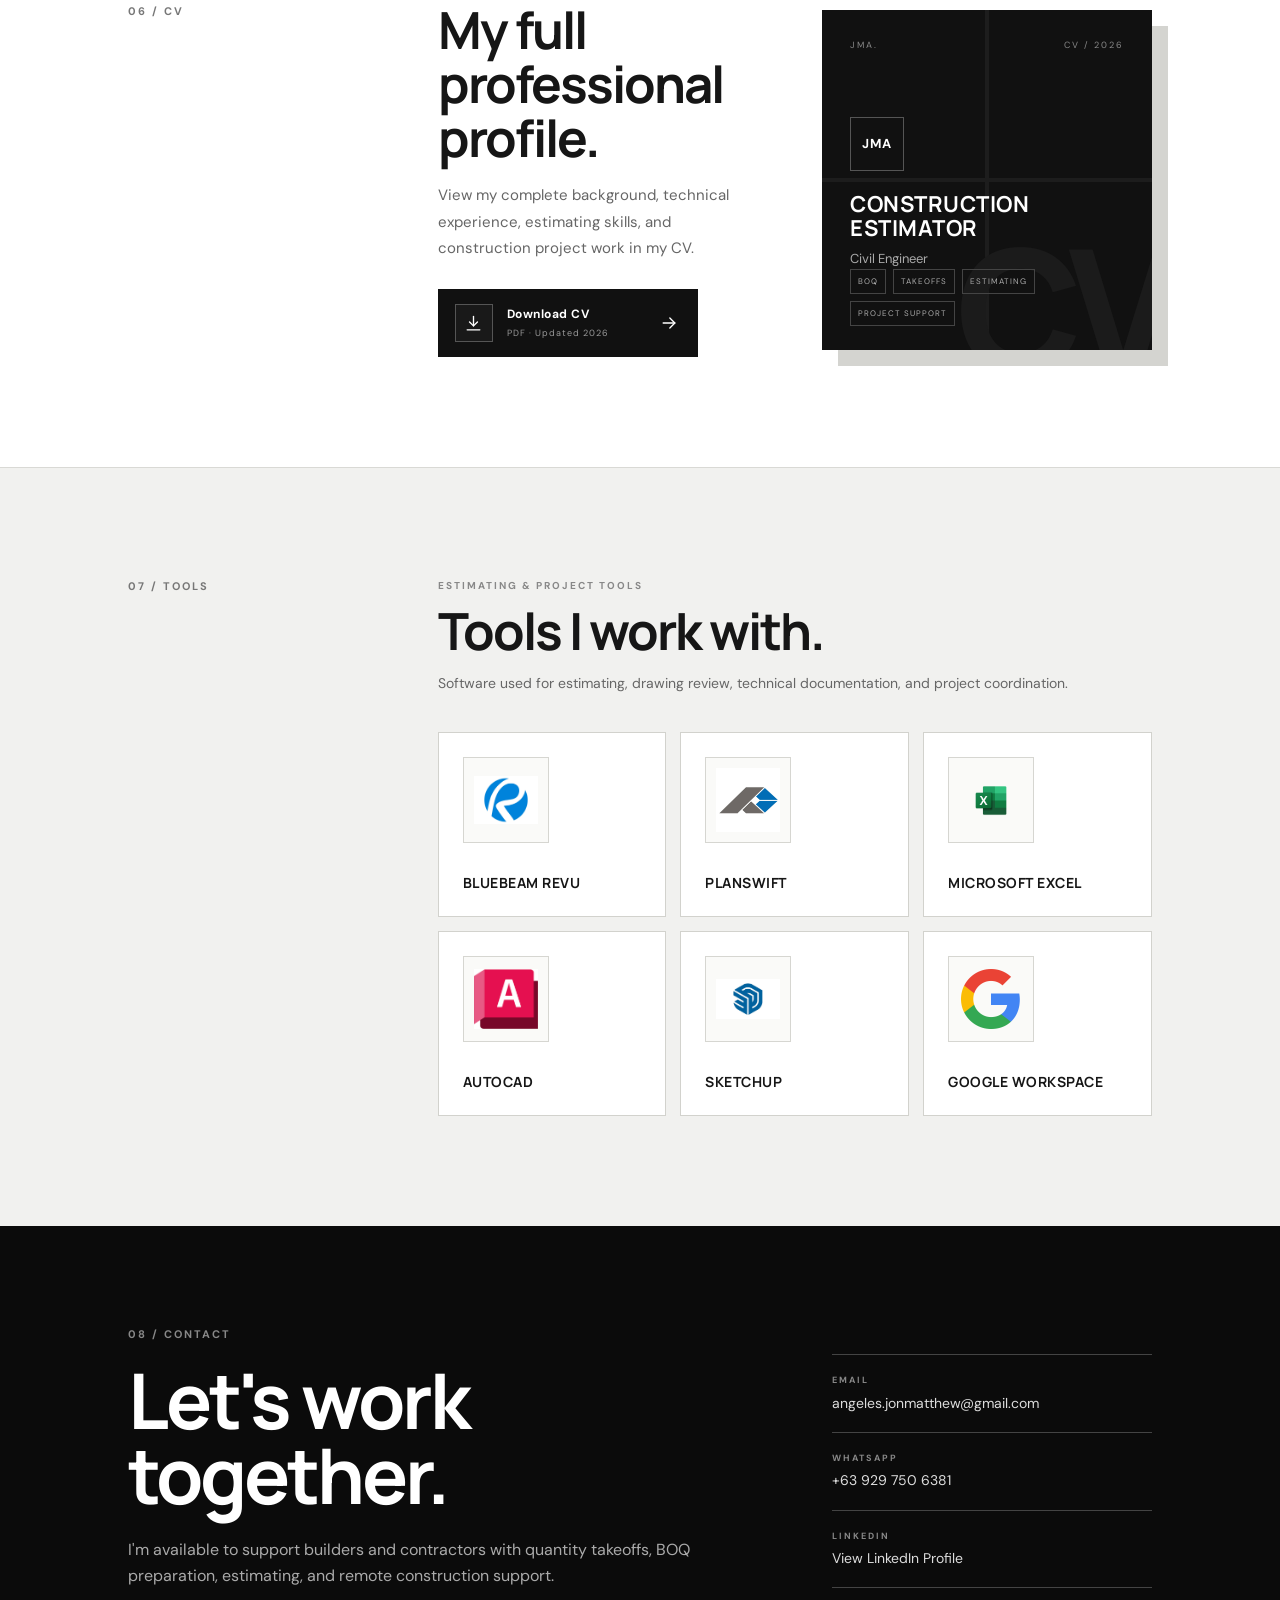
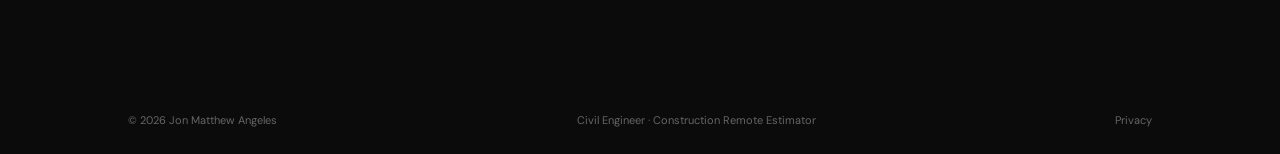
==== commit 3e653378: "Update index.html" ====
--- a/index.html
+++ b/index.html
@@ -94,7 +94,7 @@
 
       <p>
         Using Bluebeam Revu, PlanSwift, and Excel, I deliver detailed material and labor estimates
-        across landscaping, civil works, finishes, and earthworks. My focus is simple: eliminate cost
+        across landscaping, irrigation, Interior and exterior finishes. My focus is simple: eliminate cost
         variations, prevent material shortages, and give you reliable numbers you can trust.
       </p>
       <p>
--- a/styles.css
+++ b/styles.css
@@ -2203,18 +2203,7 @@
   }
 
 }
-/* =========================
-   PROJECT DESCRIPTION FORMATTING
-========================= */
-
-.project-description {
-  color: #666;
-  font-size: 13px;
-  line-height: 1.7;
-  text-align: justify;
-  text-justify: inter-word;
-  margin-top: 10px;
-}
+
 /* =========================
    FULL-SCREEN IMAGE VIEWER
 ========================= */
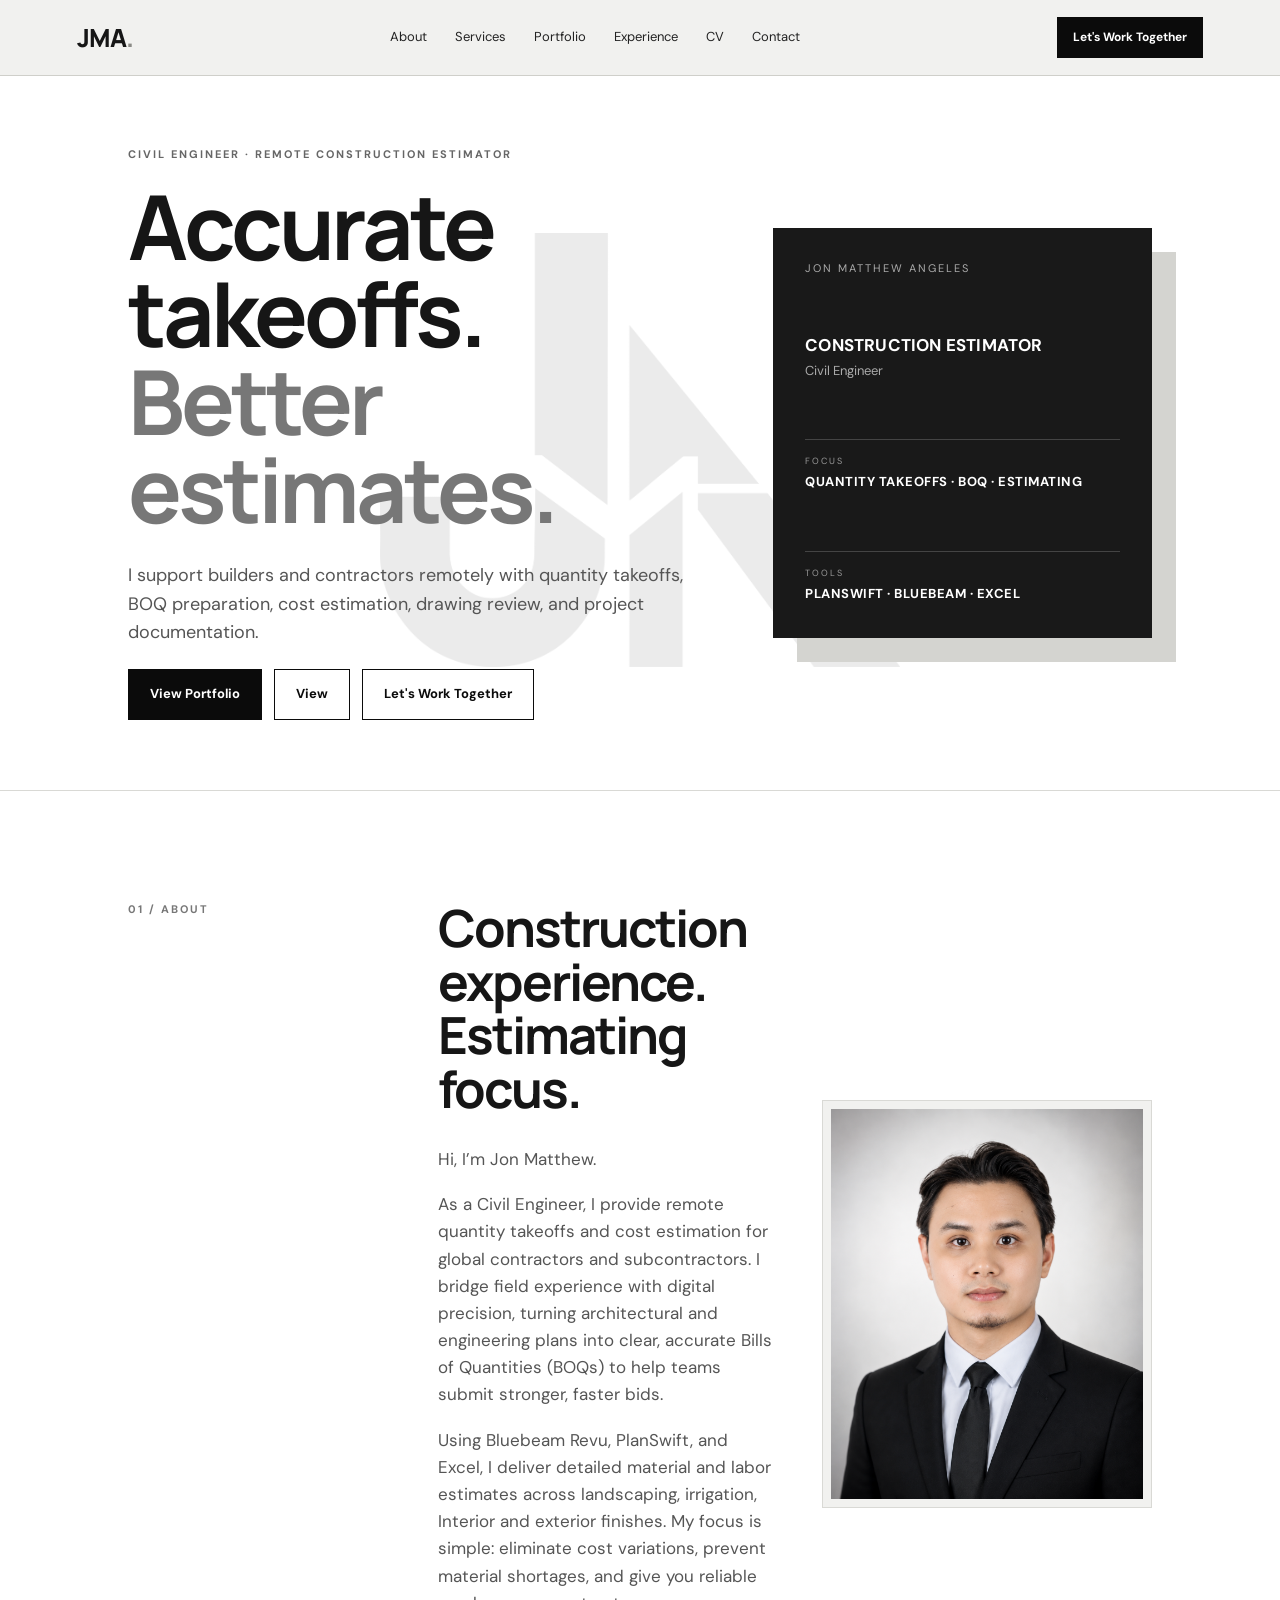
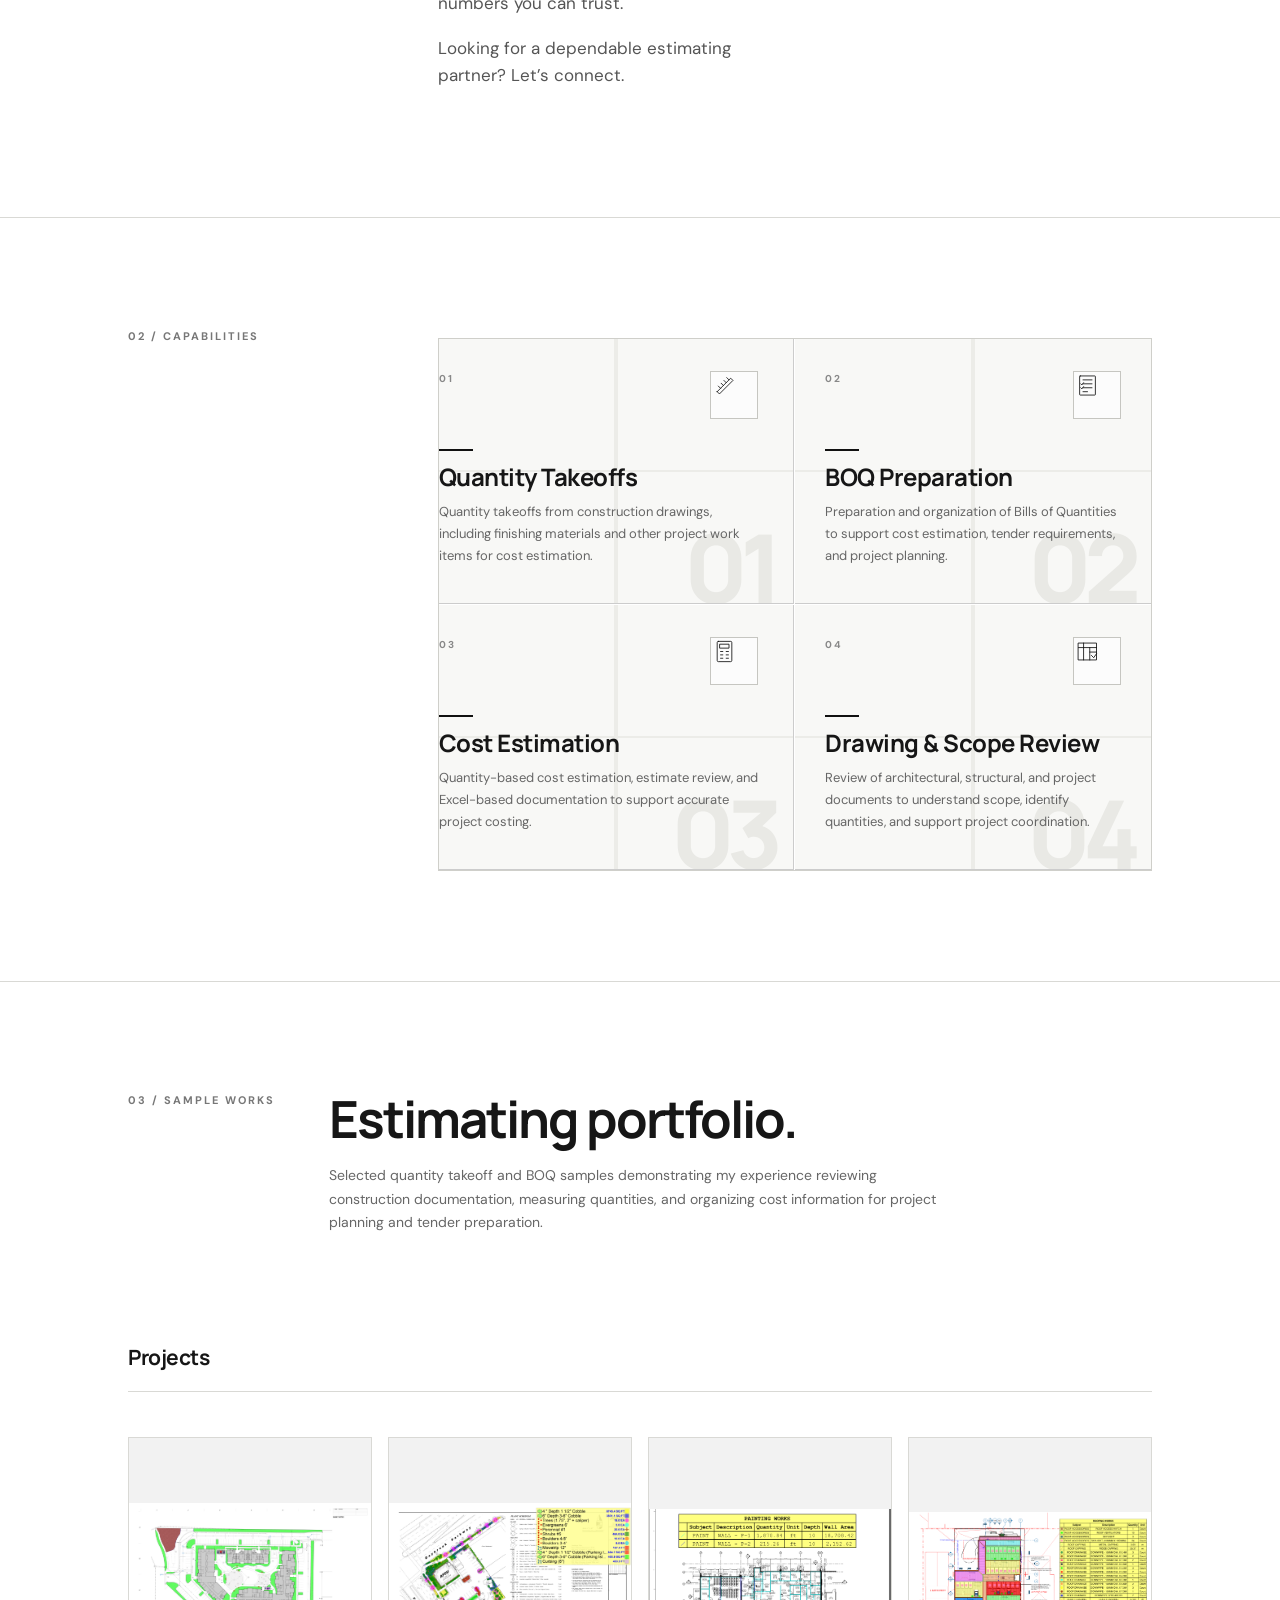
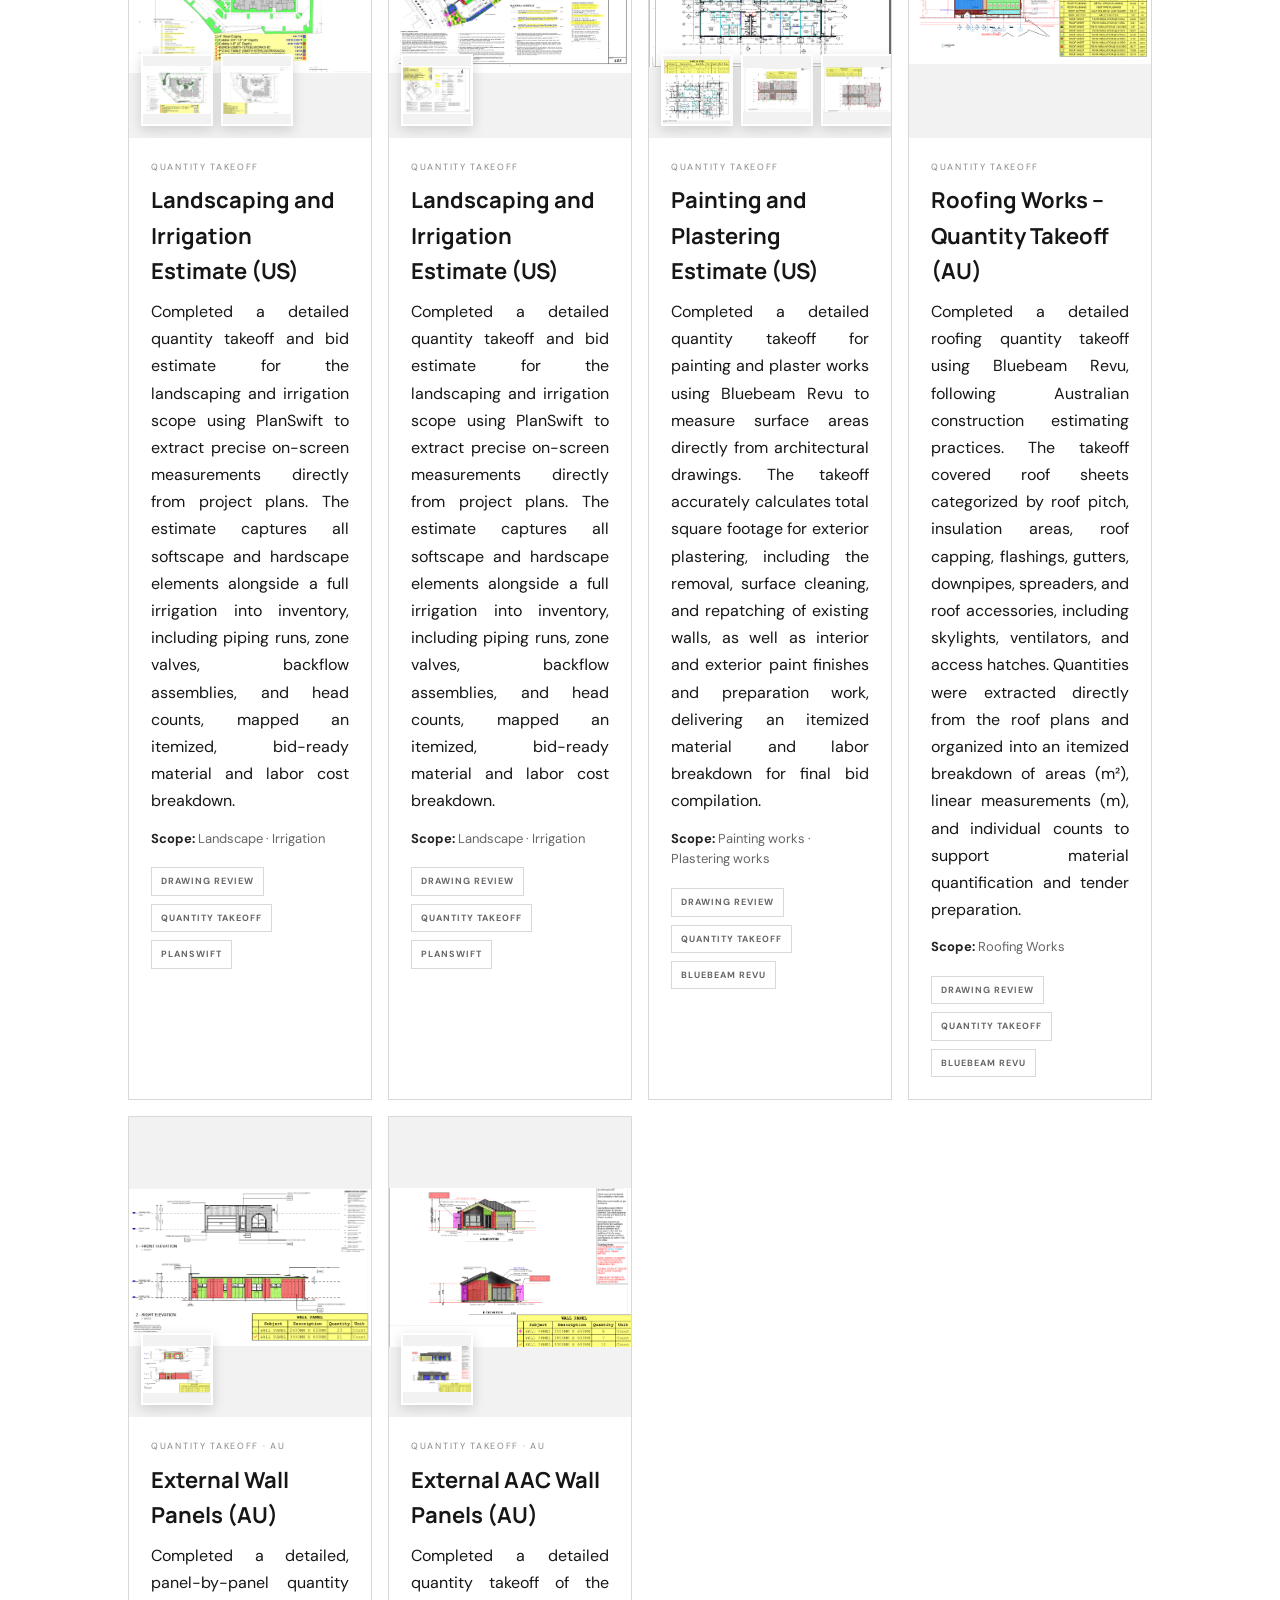
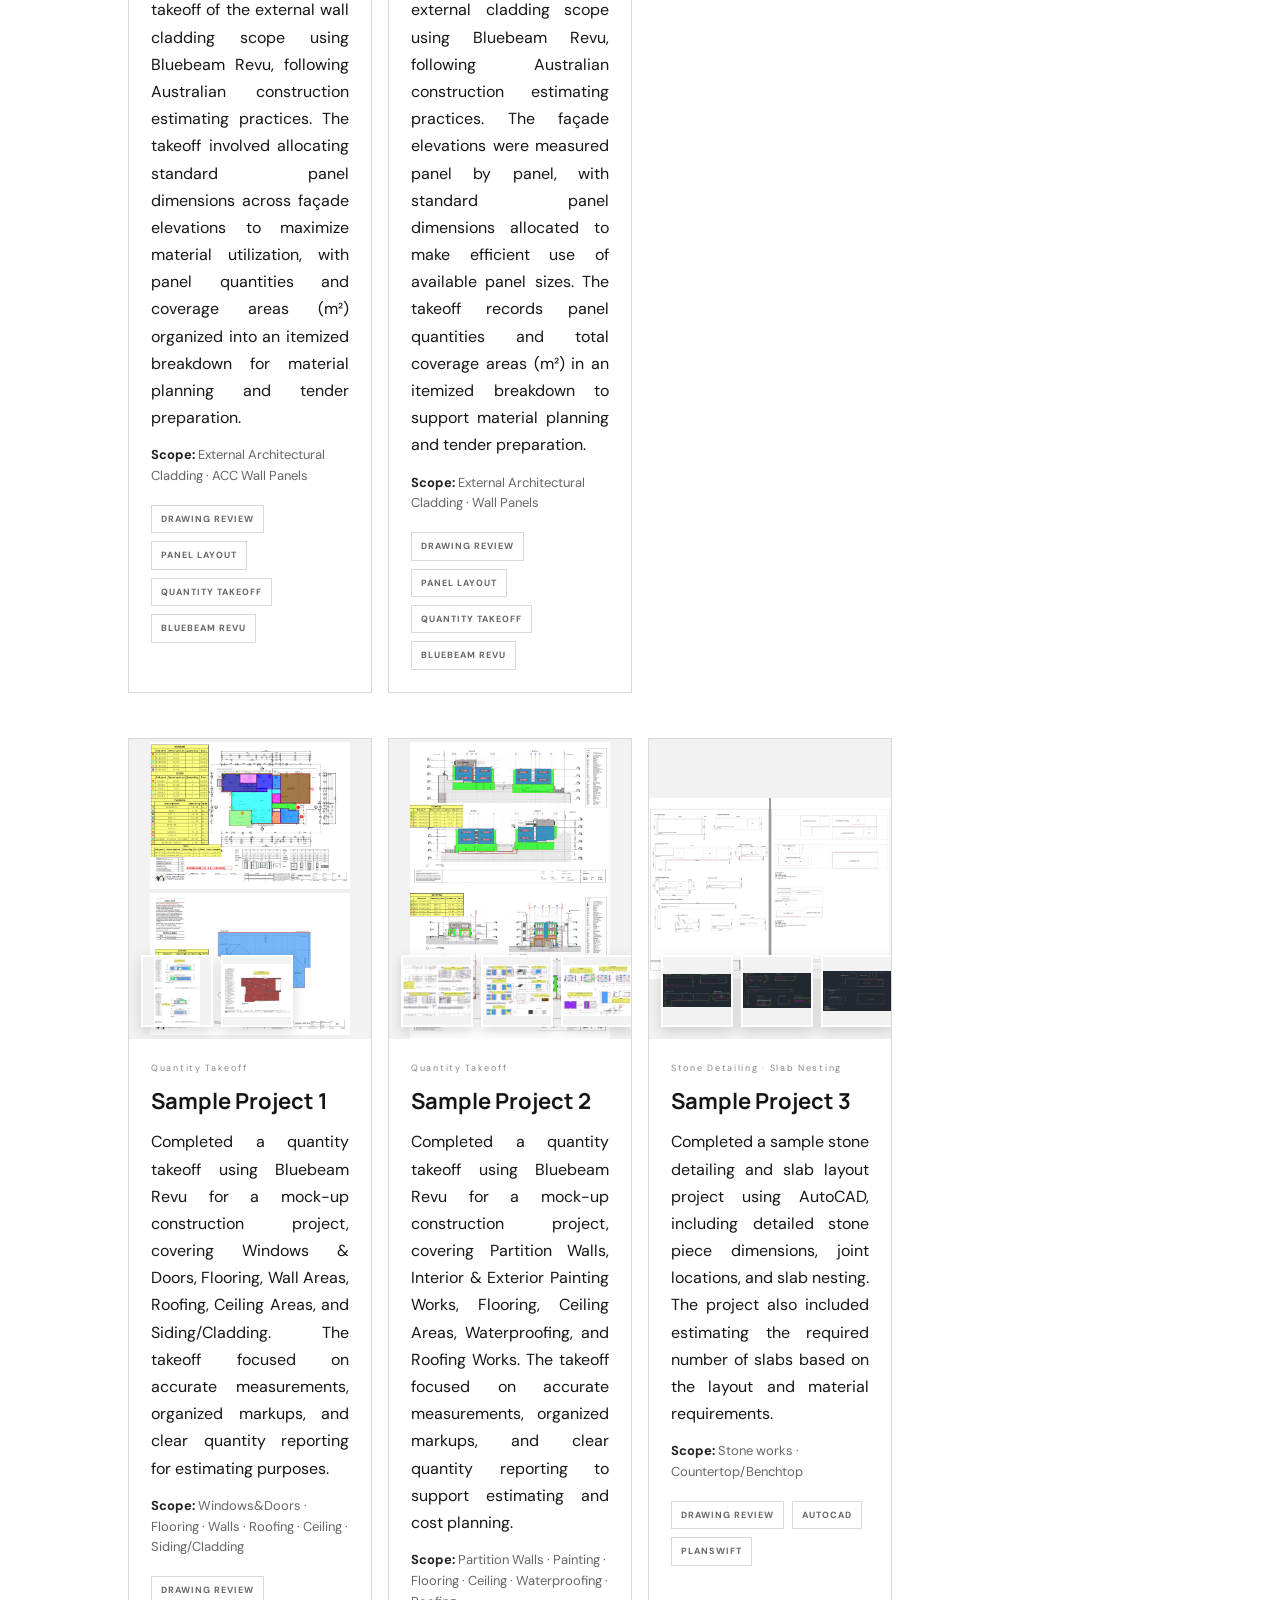
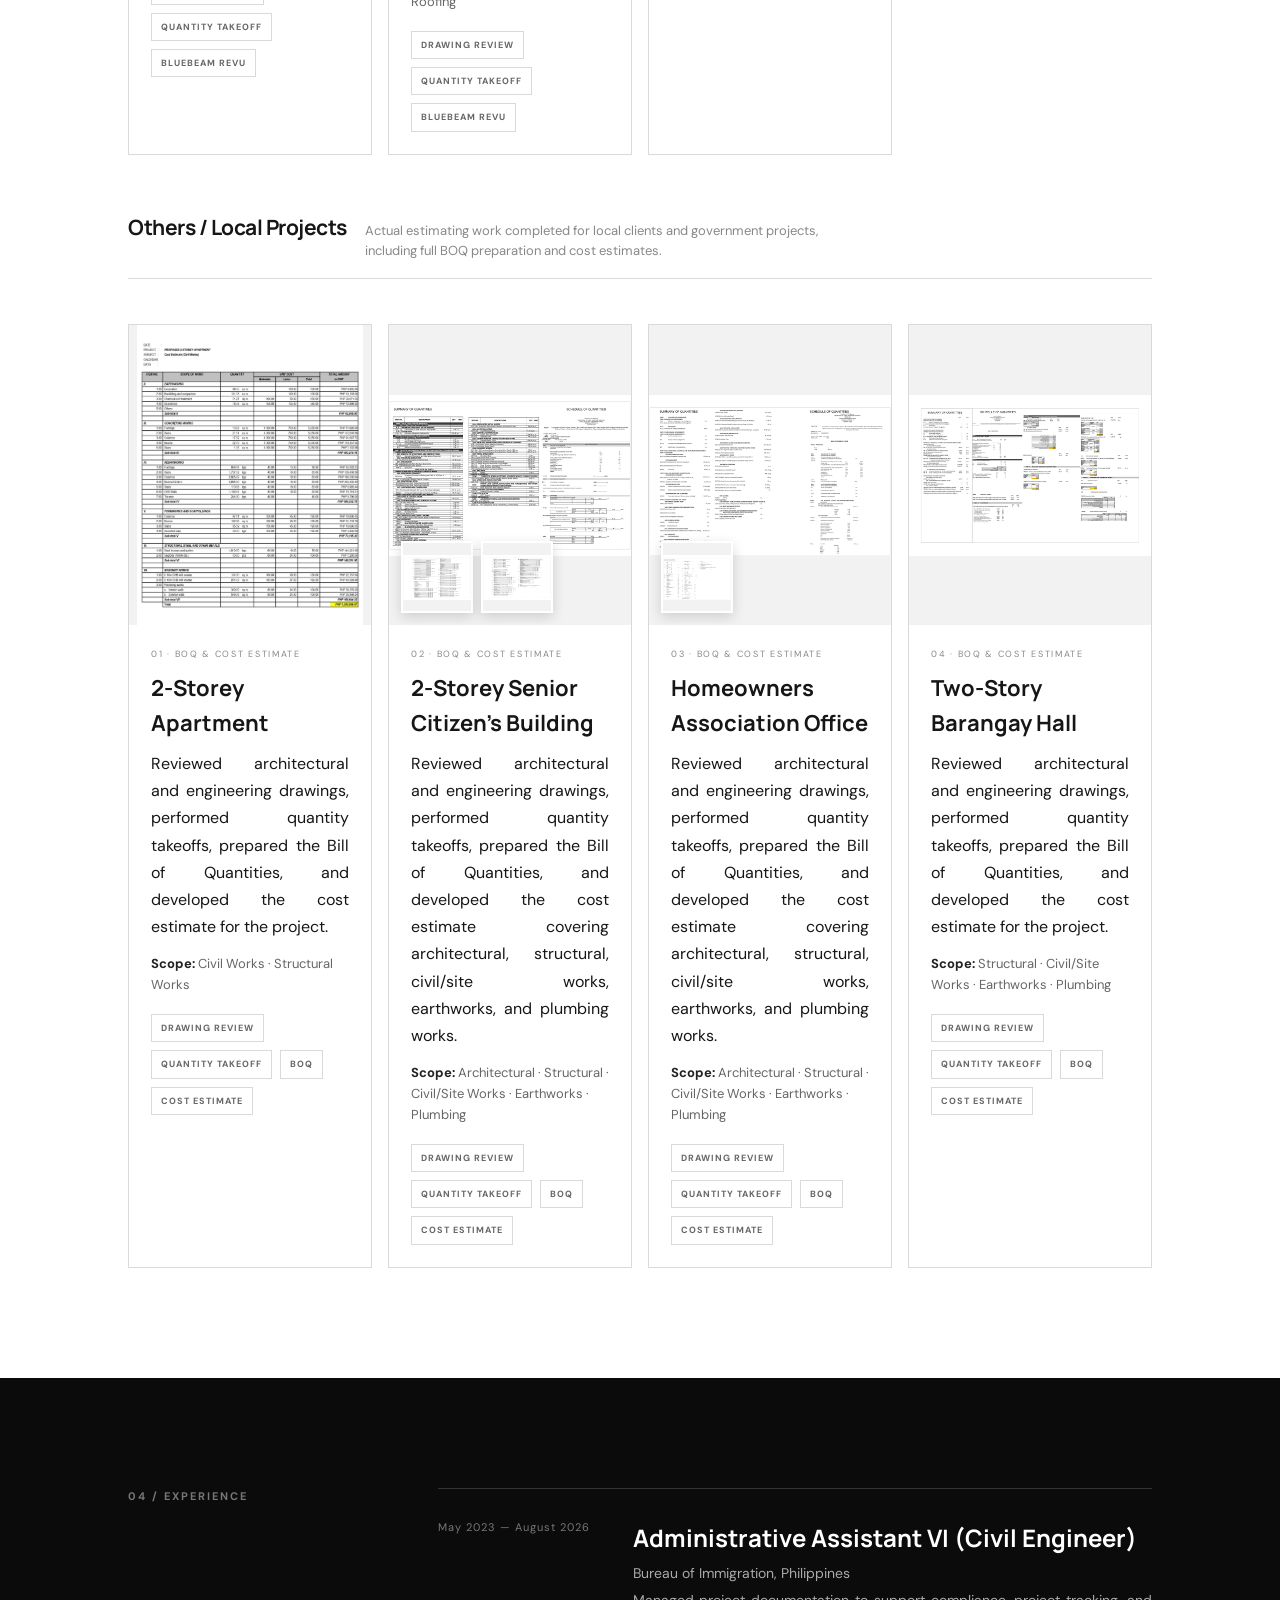
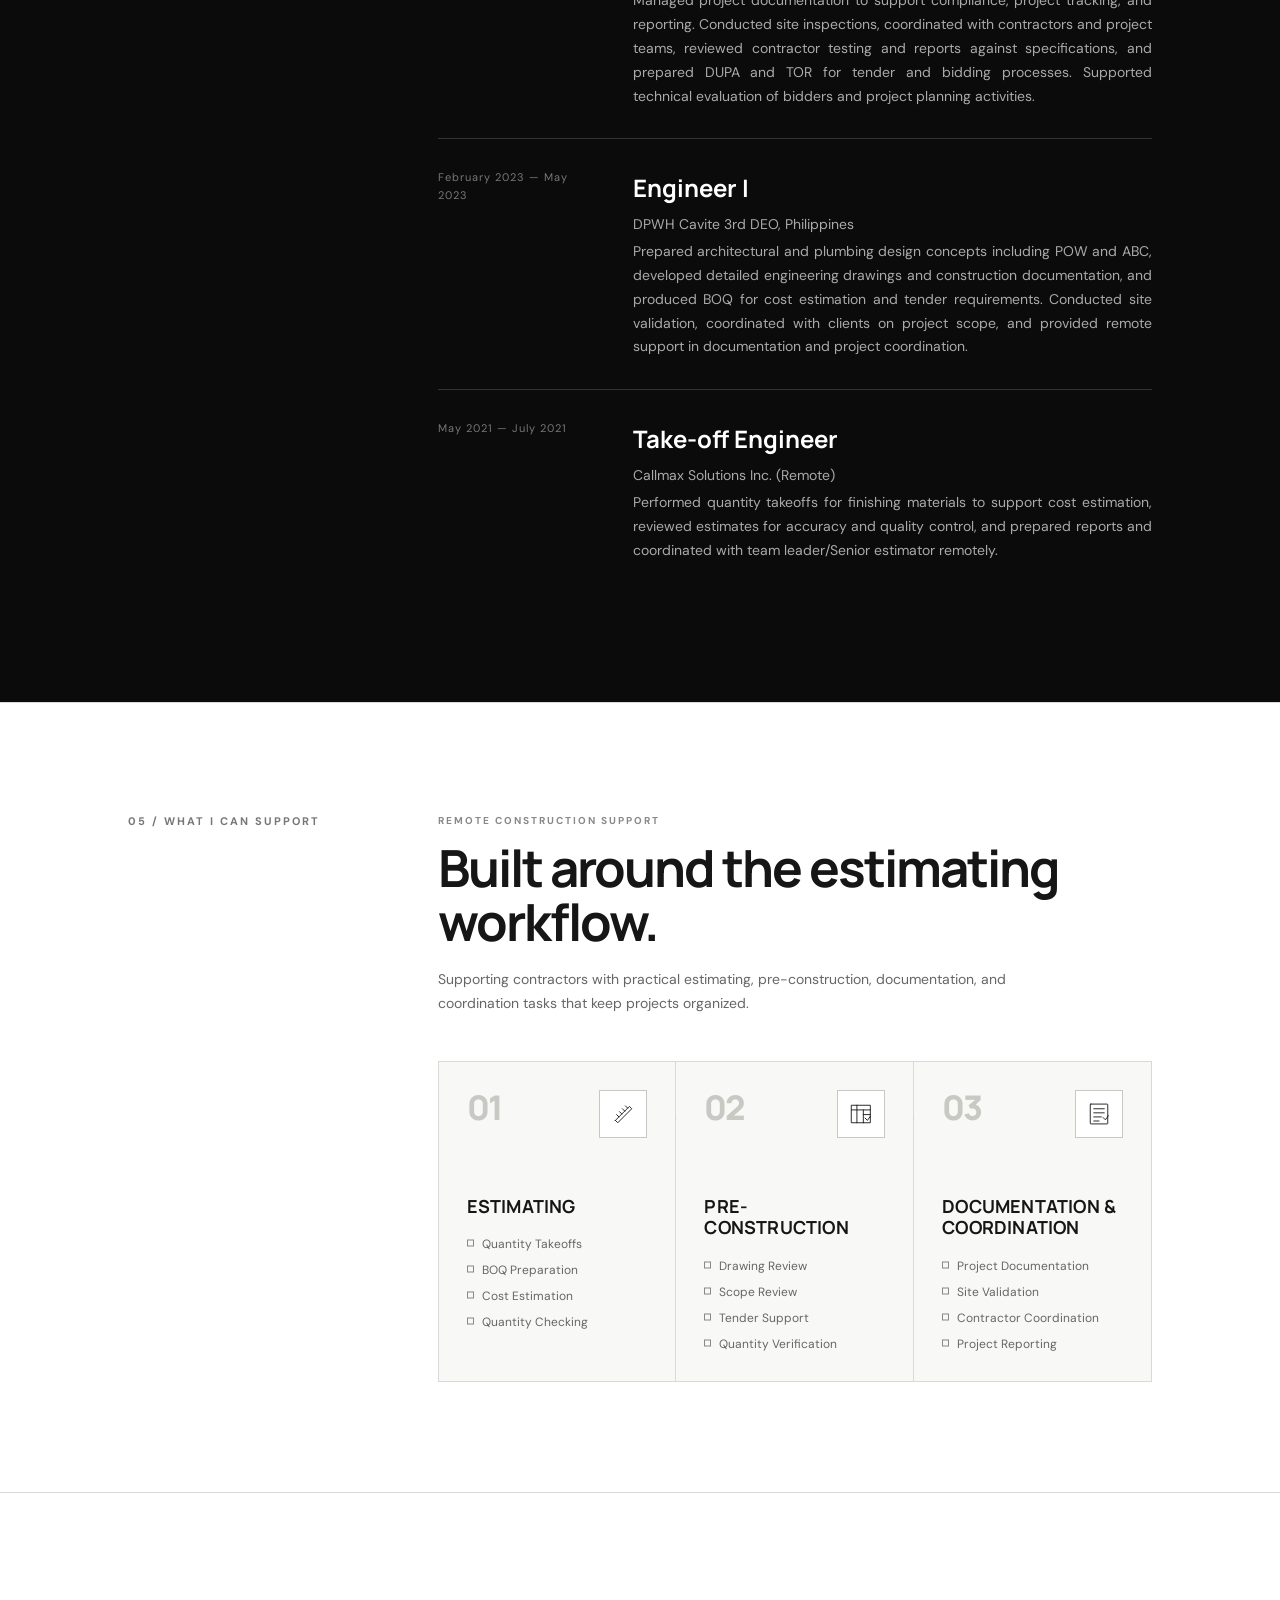
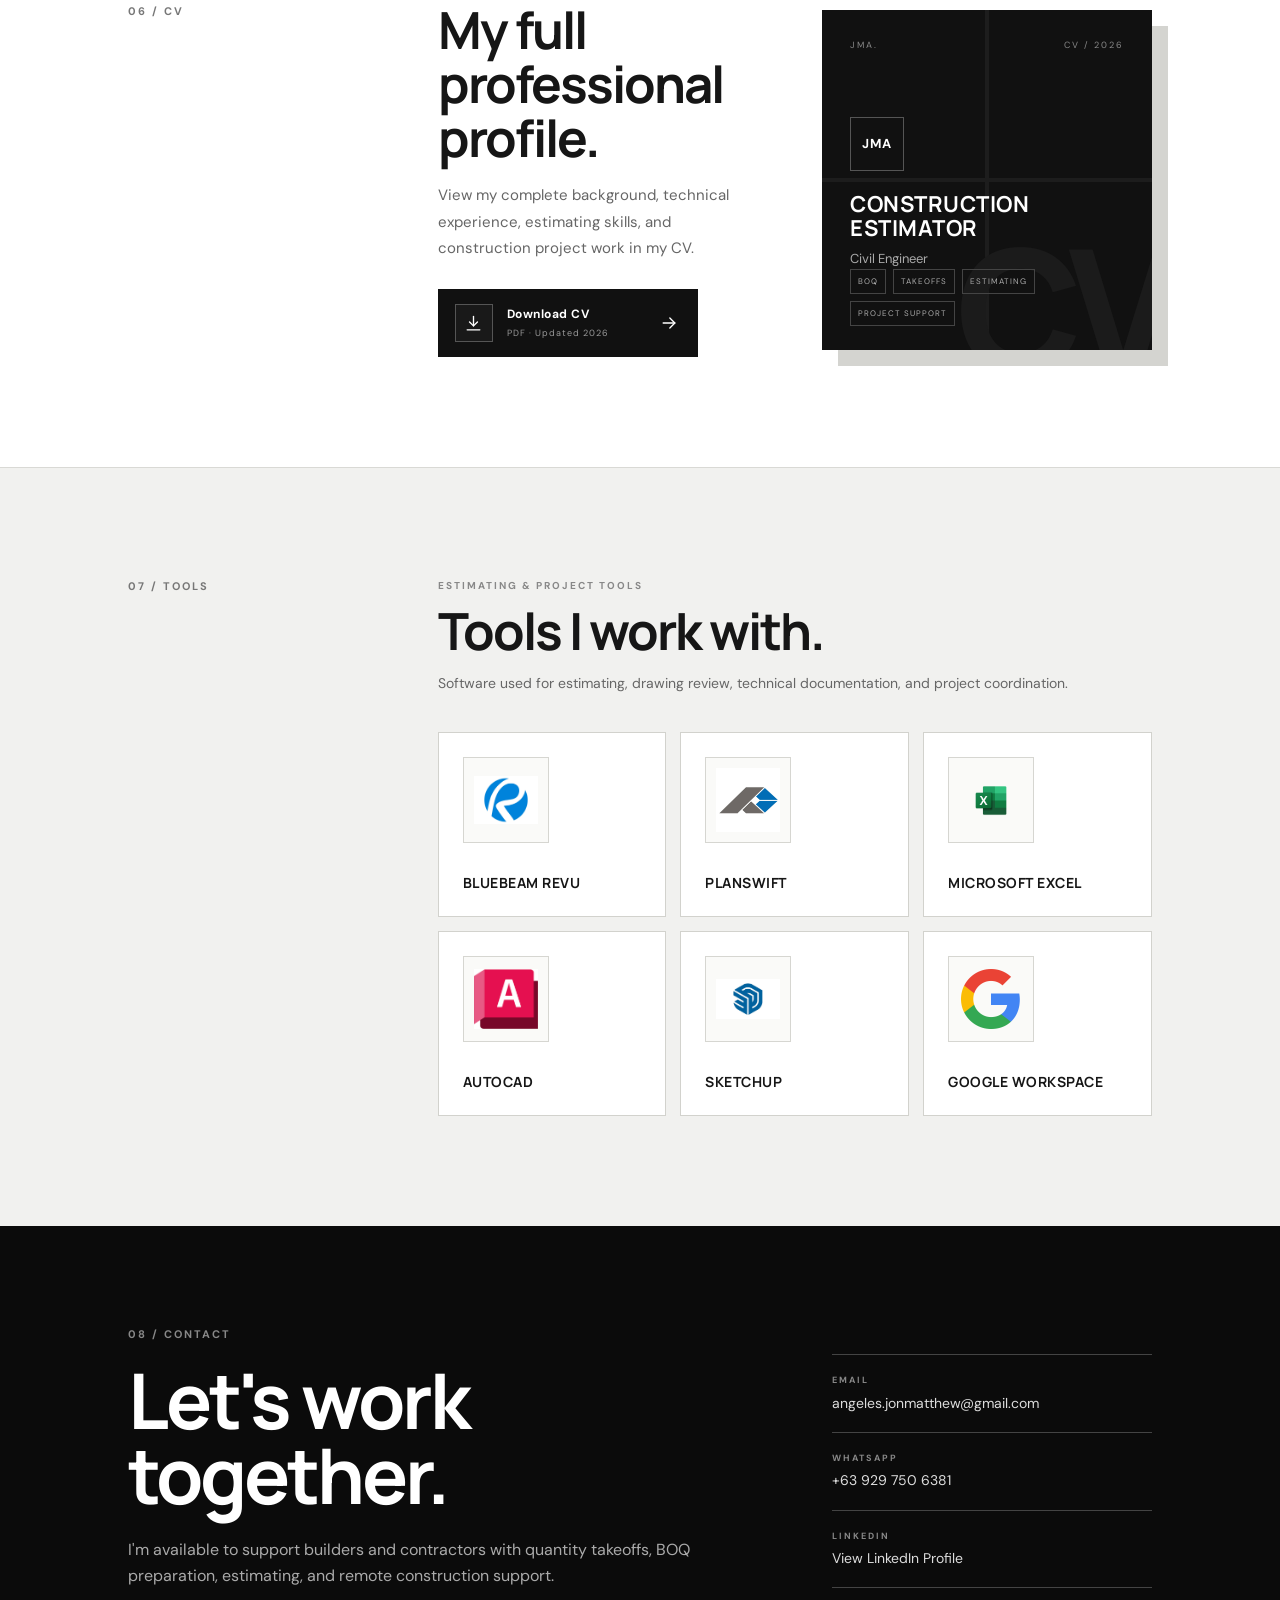
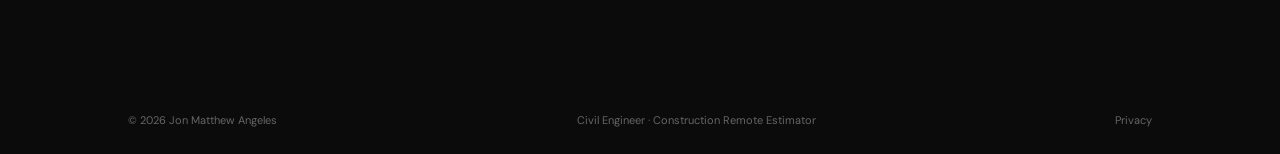
==== commit e048b843: "Update index.html" ====
--- a/index.html
+++ b/index.html
@@ -566,7 +566,7 @@
   <div class="project-info">
     <p>QUANTITY TAKEOFF · AU</p>
 
-    <h3>External Cladding Panels (AU)</h3>
+    <h3>External AAC Wall Panels (AU)</h3>
 
     <p class="project-description">
       Completed a detailed quantity takeoff of the external cladding scope using Bluebeam Revu, following Australian
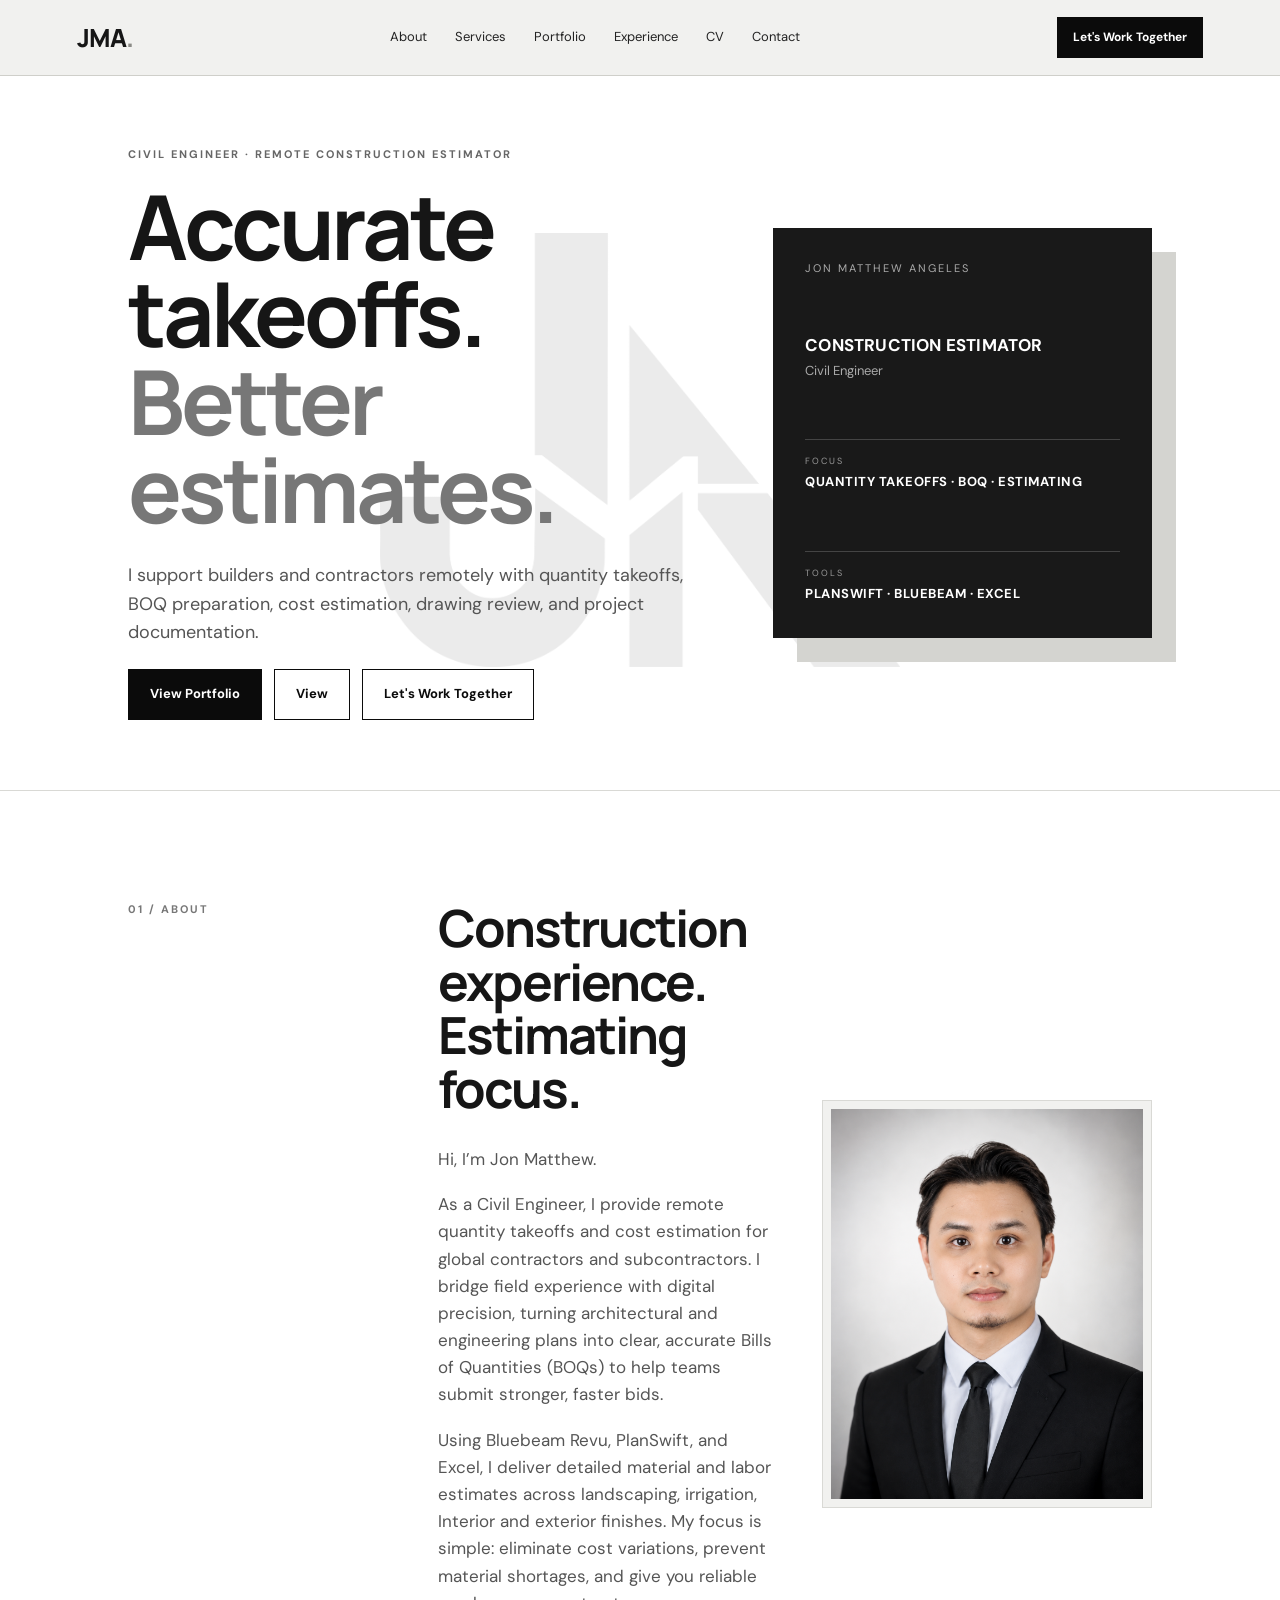
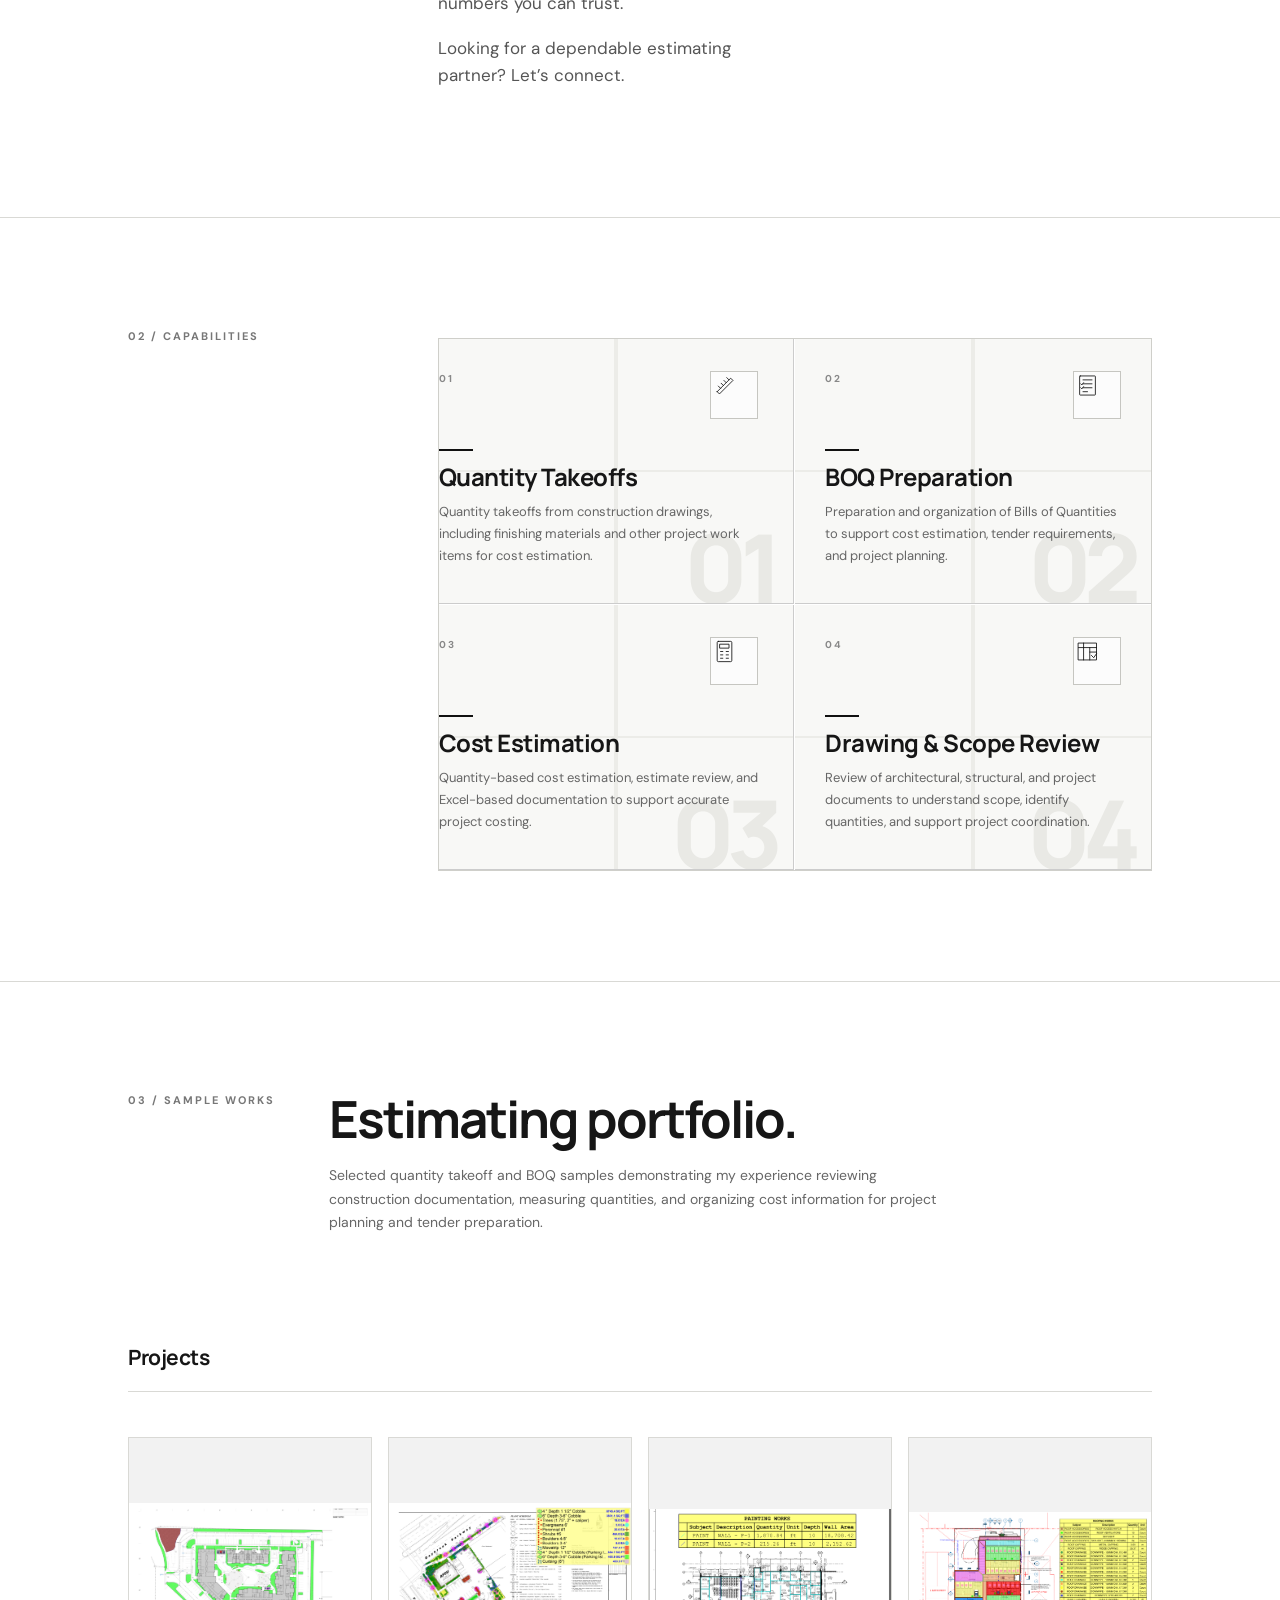
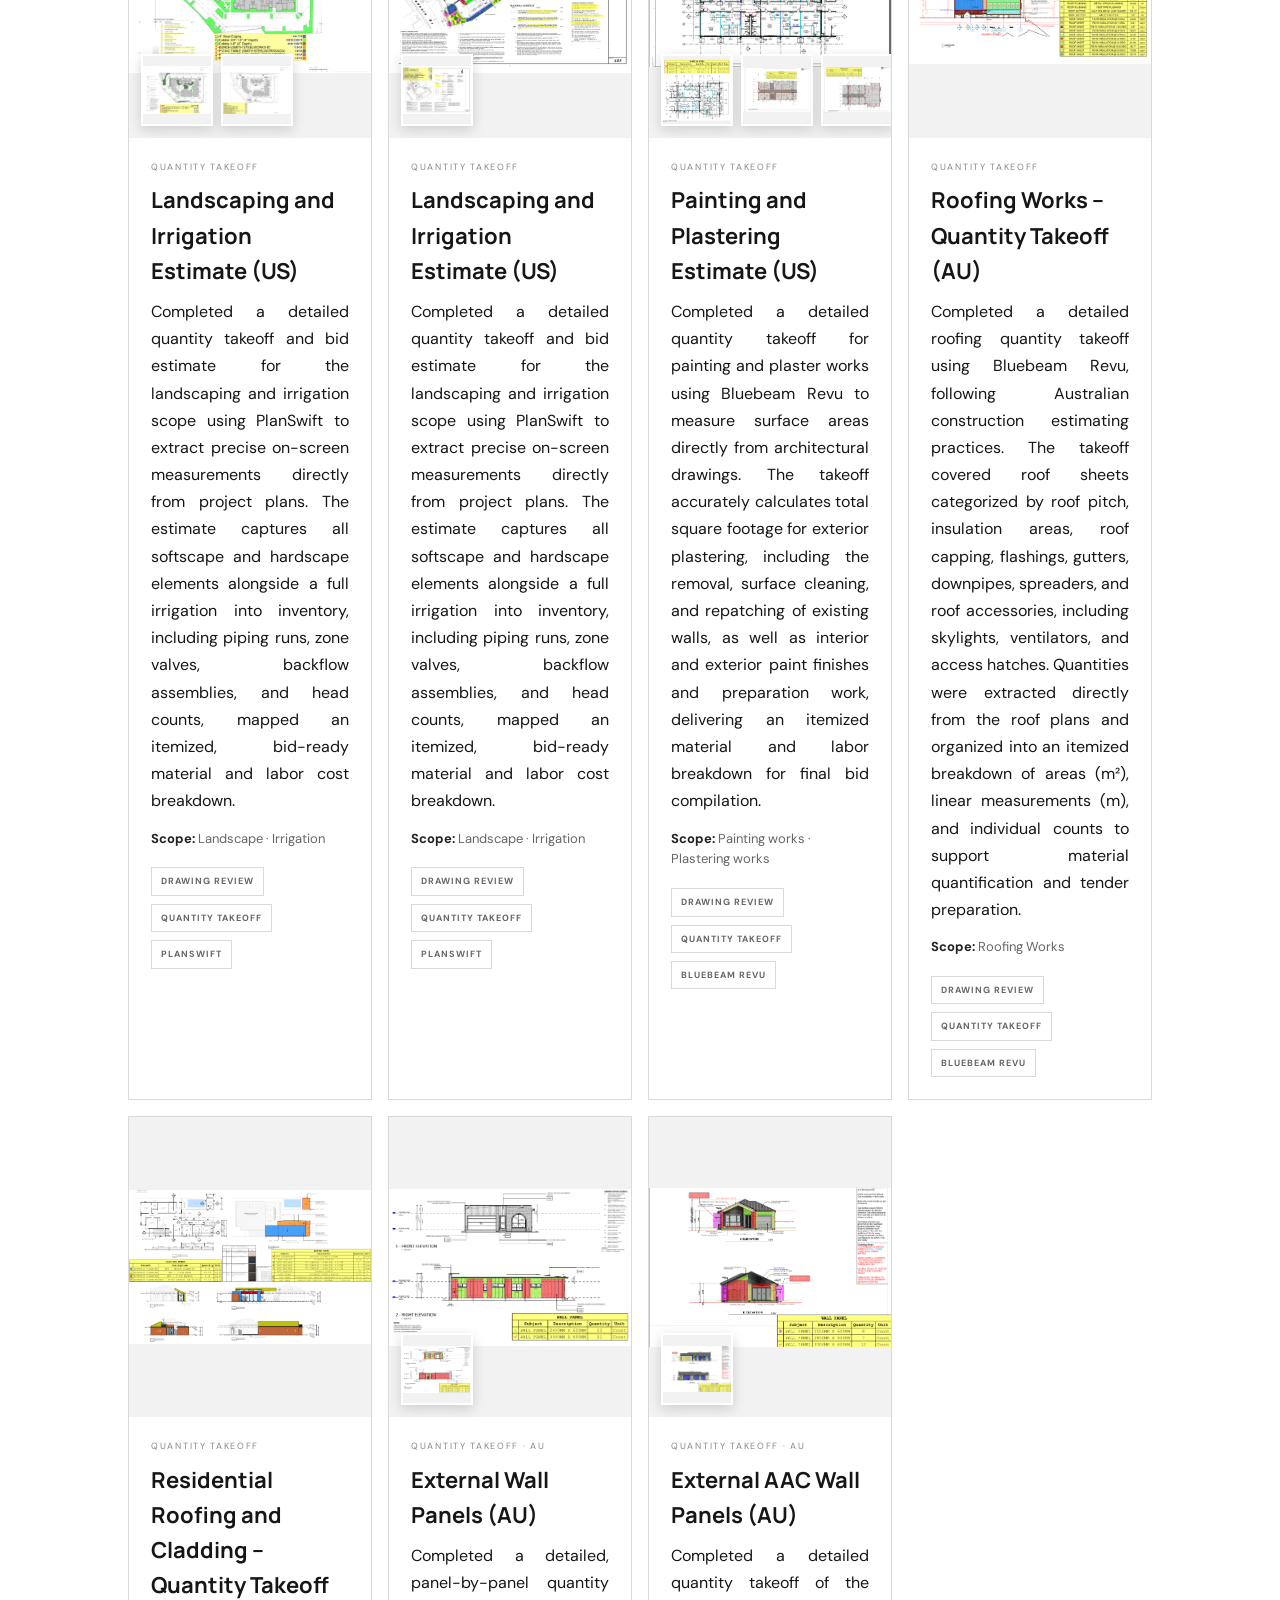
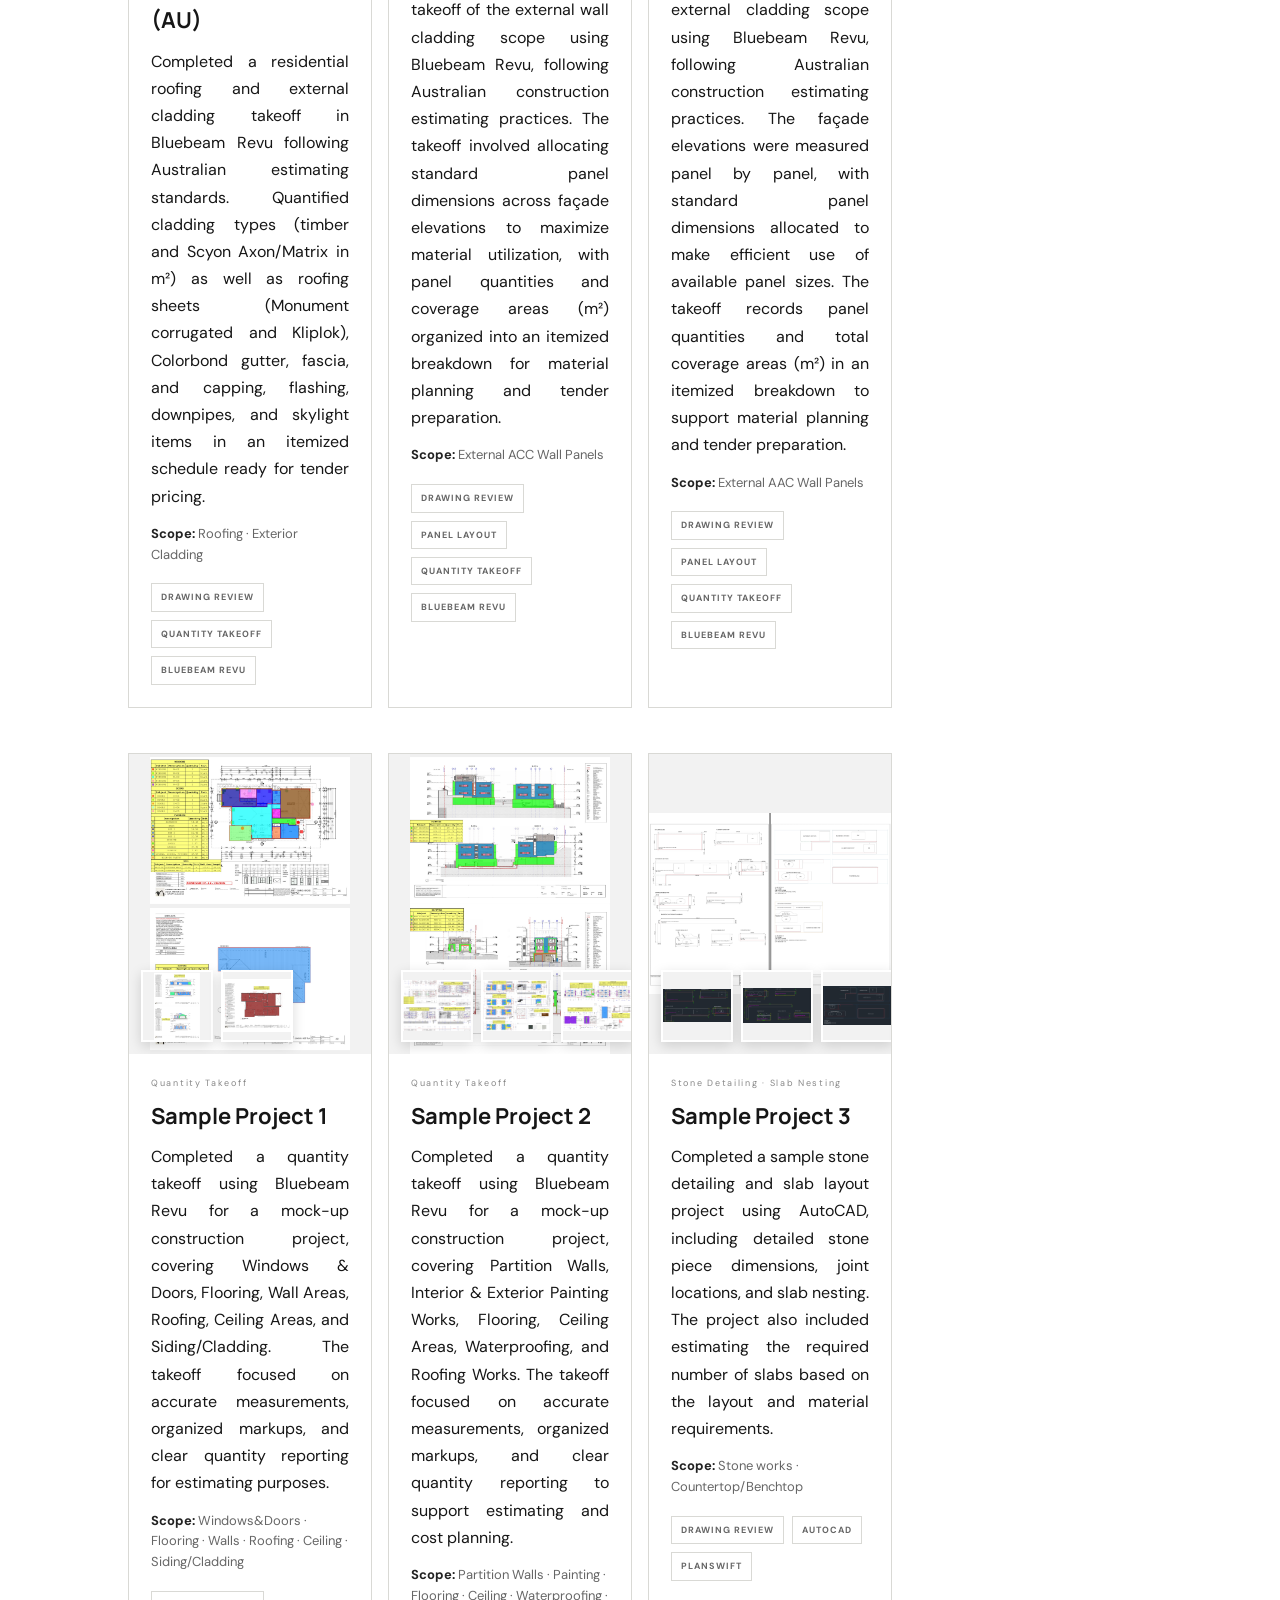
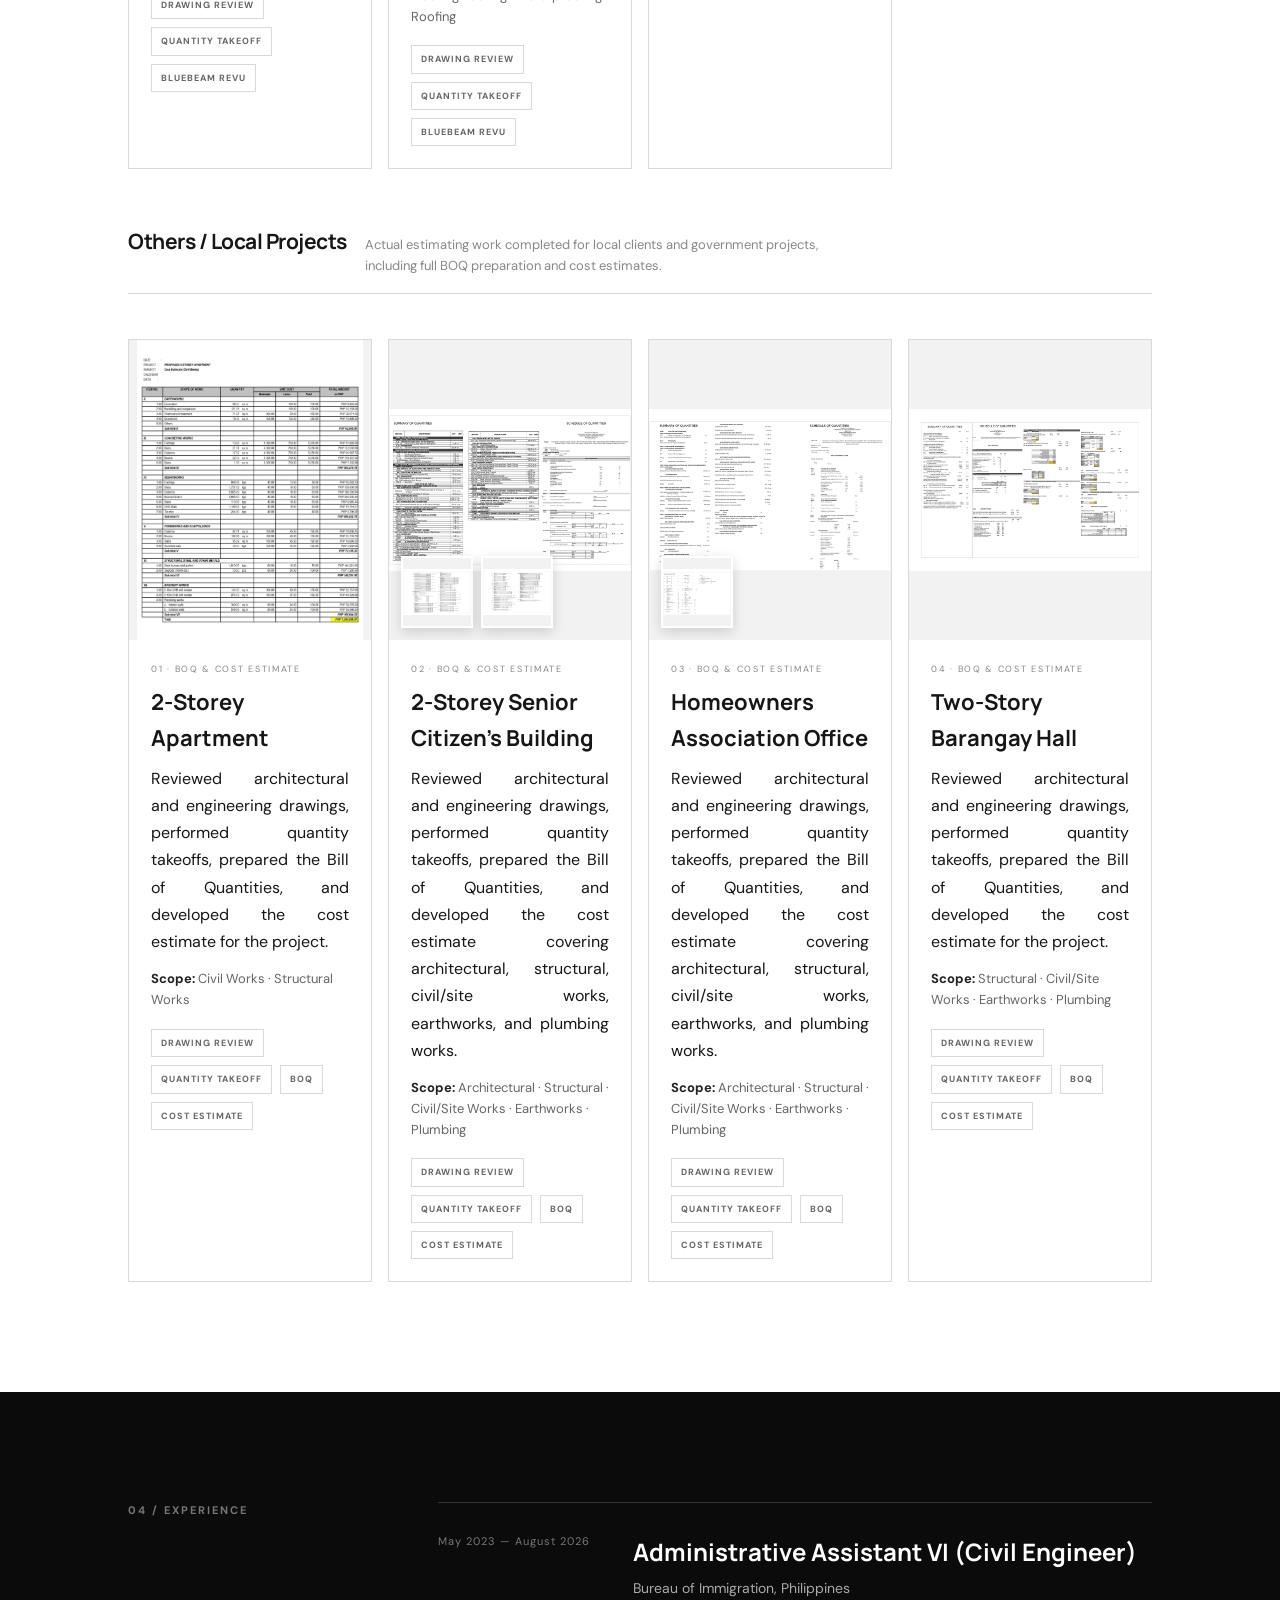
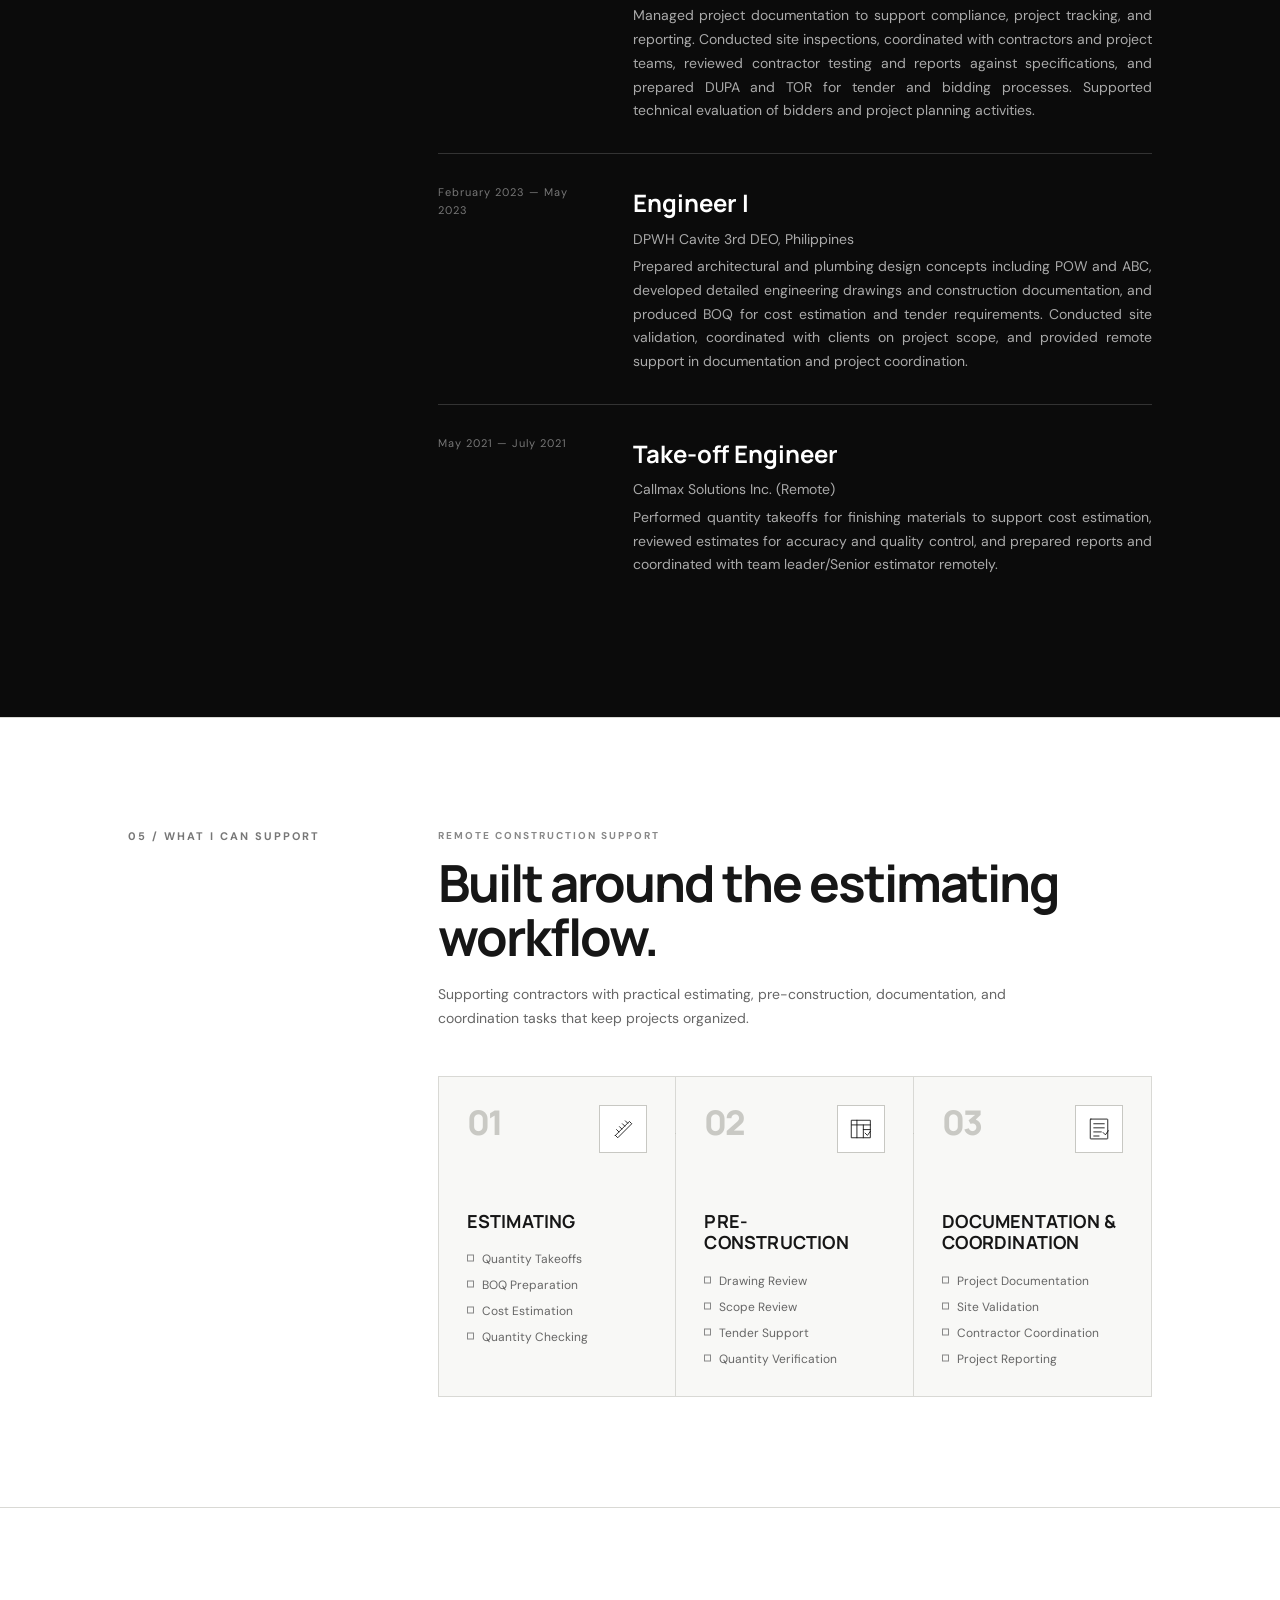
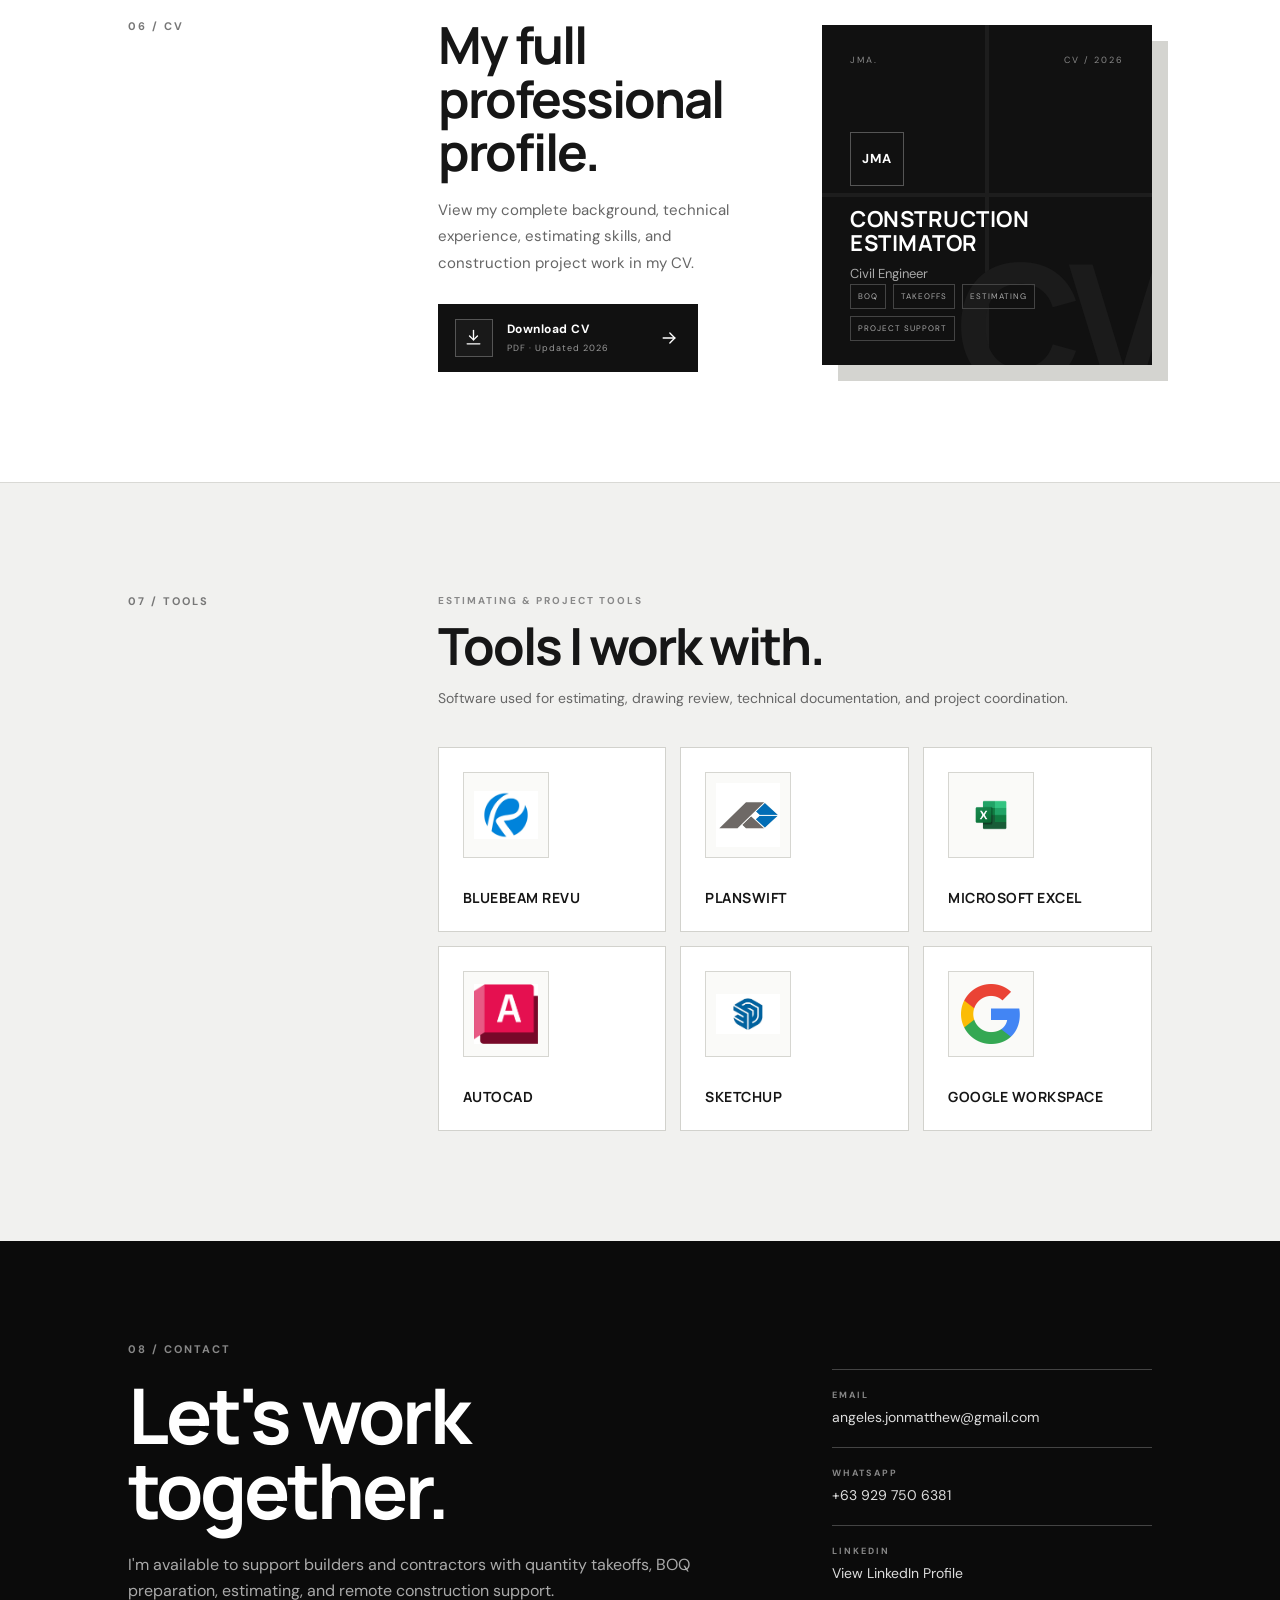
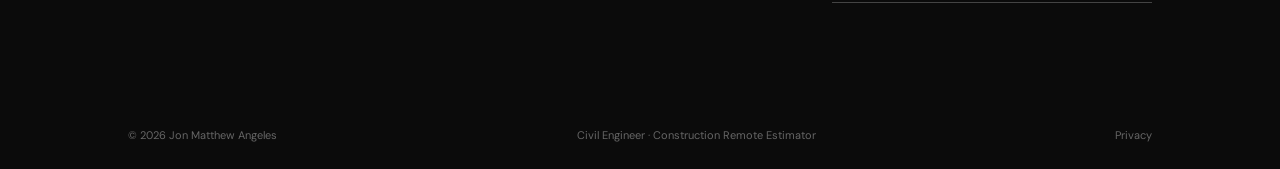
==== commit 3914ea89: "Update index.html" ====
--- a/index.html
+++ b/index.html
@@ -505,7 +505,41 @@
 </article>
 
 
-<!-- PROJECT 08 -->
+  <!-- PROJECT 08 -->
+<article class="project">
+
+  <div class="project-image project-image-with-gallery">
+    <a href="roofing-cladding-1.png" target="_blank" rel="noopener noreferrer">
+      <img src="roofing-cladding-1.png" alt="Roofing and cladding quantity takeoff">
+      <span class="image-hint">Click to view full size</span>
+    </a>
+  </div>
+
+  <div class="project-info">
+    <p>QUANTITY TAKEOFF</p>
+
+    <h3>Residential Roofing and Cladding – Quantity Takeoff (AU)</h3>
+
+    <p class="project-description">
+      Completed a residential roofing and external cladding takeoff in Bluebeam Revu following Australian estimating standards.
+      Quantified cladding types (timber and Scyon Axon/Matrix in m²) as well as roofing sheets (Monument corrugated and Kliplok),
+      Colorbond gutter, fascia, and capping, flashing, downpipes, and skylight items in an itemized schedule ready for tender pricing.
+    </p>
+
+    <p class="project-scope">
+      <strong>Scope:</strong> Roofing · Exterior Cladding
+    </p>
+
+    <div class="project-tags">
+      <span>DRAWING REVIEW</span>
+      <span>QUANTITY TAKEOFF</span>
+      <span>BLUEBEAM REVU</span>
+    </div>
+  </div>
+
+</article>
+  
+<!-- PROJECT 09 -->
 <article class="project">
 
   <div class="project-image project-image-with-gallery">
@@ -534,7 +568,7 @@
     </p>
 
     <p class="project-scope">
-      <strong>Scope:</strong> External Architectural Cladding · ACC Wall Panels
+      <strong>Scope:</strong> External ACC Wall Panels
     </p>
 
     <div class="project-tags">
@@ -547,7 +581,7 @@
 
 </article>
 
-  <!-- PROJECT 09 -->
+  <!-- PROJECT 10 -->
 <article class="project">
 
   <div class="project-image project-image-with-gallery">
@@ -576,7 +610,7 @@
     </p>
 
     <p class="project-scope">
-      <strong>Scope:</strong> External Architectural Cladding · Wall Panels
+      <strong>Scope:</strong> External AAC Wall Panels
     </p>
 
     <div class="project-tags">
